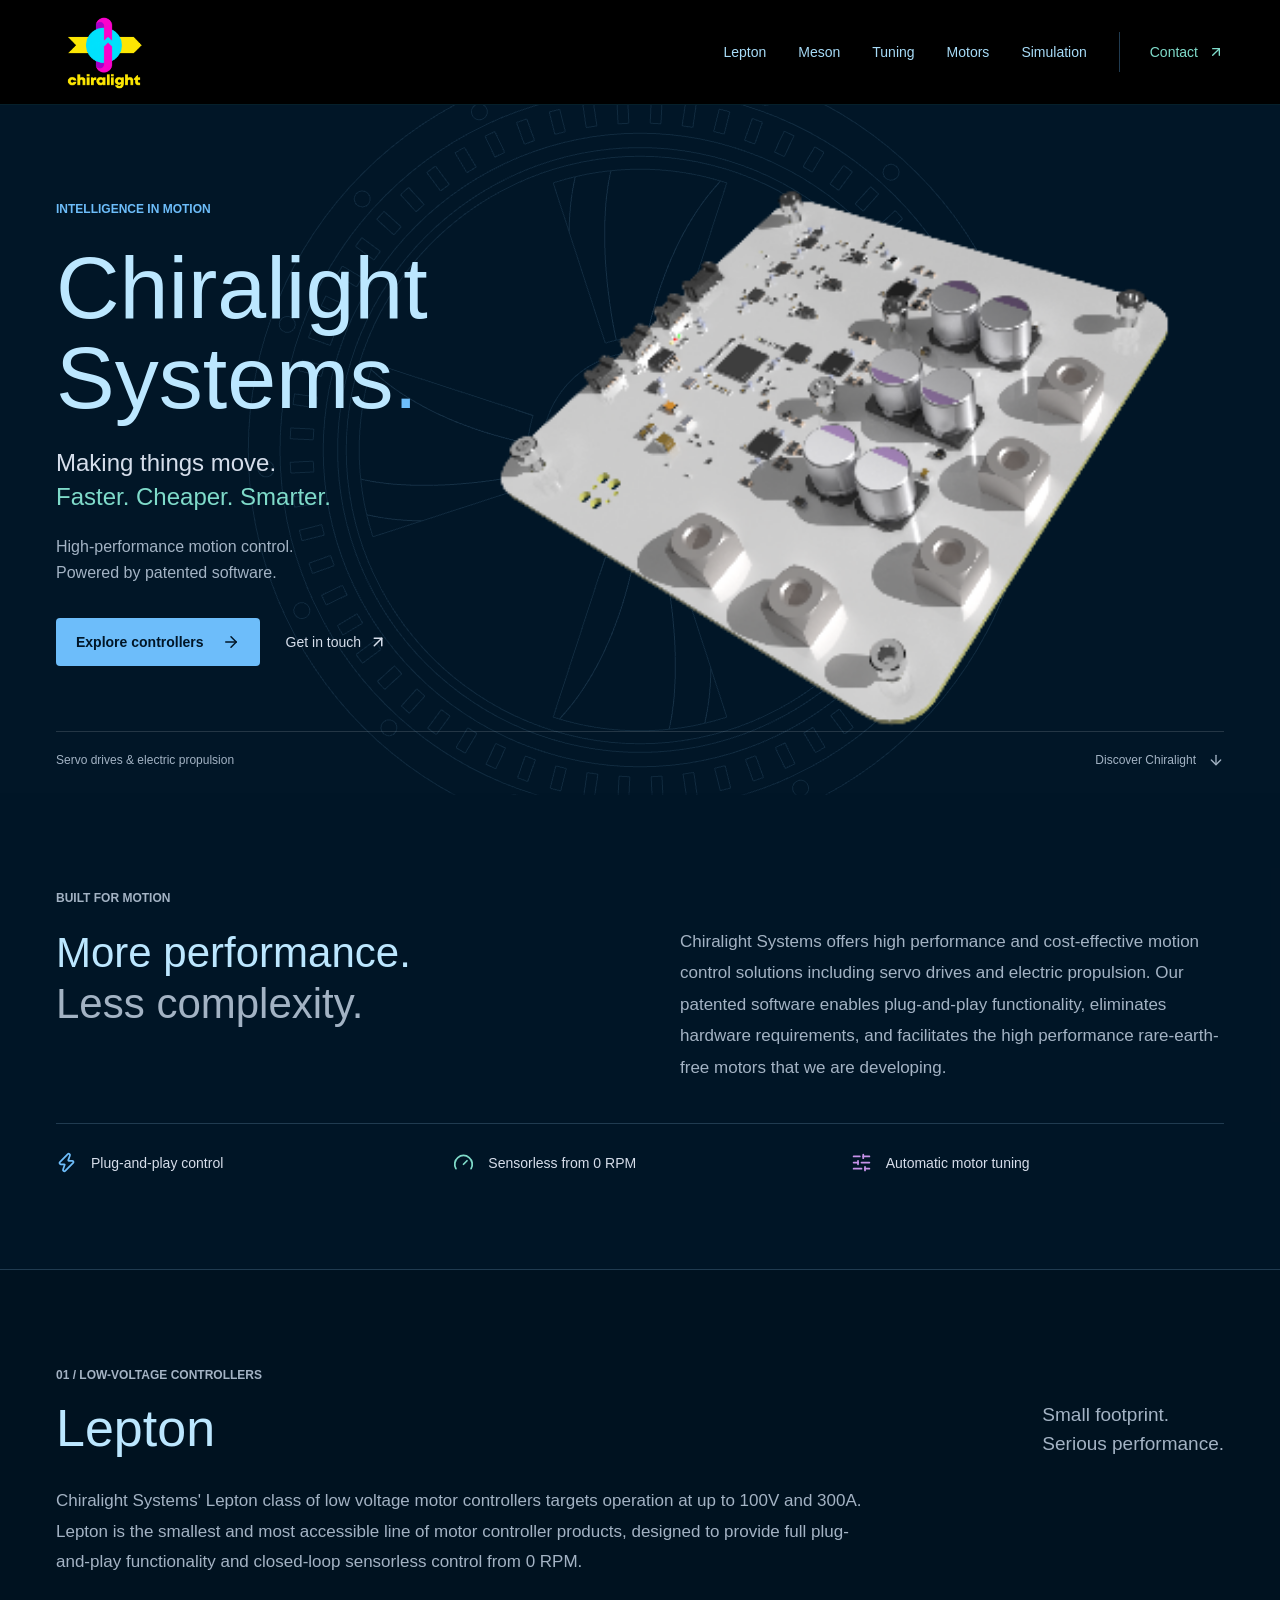
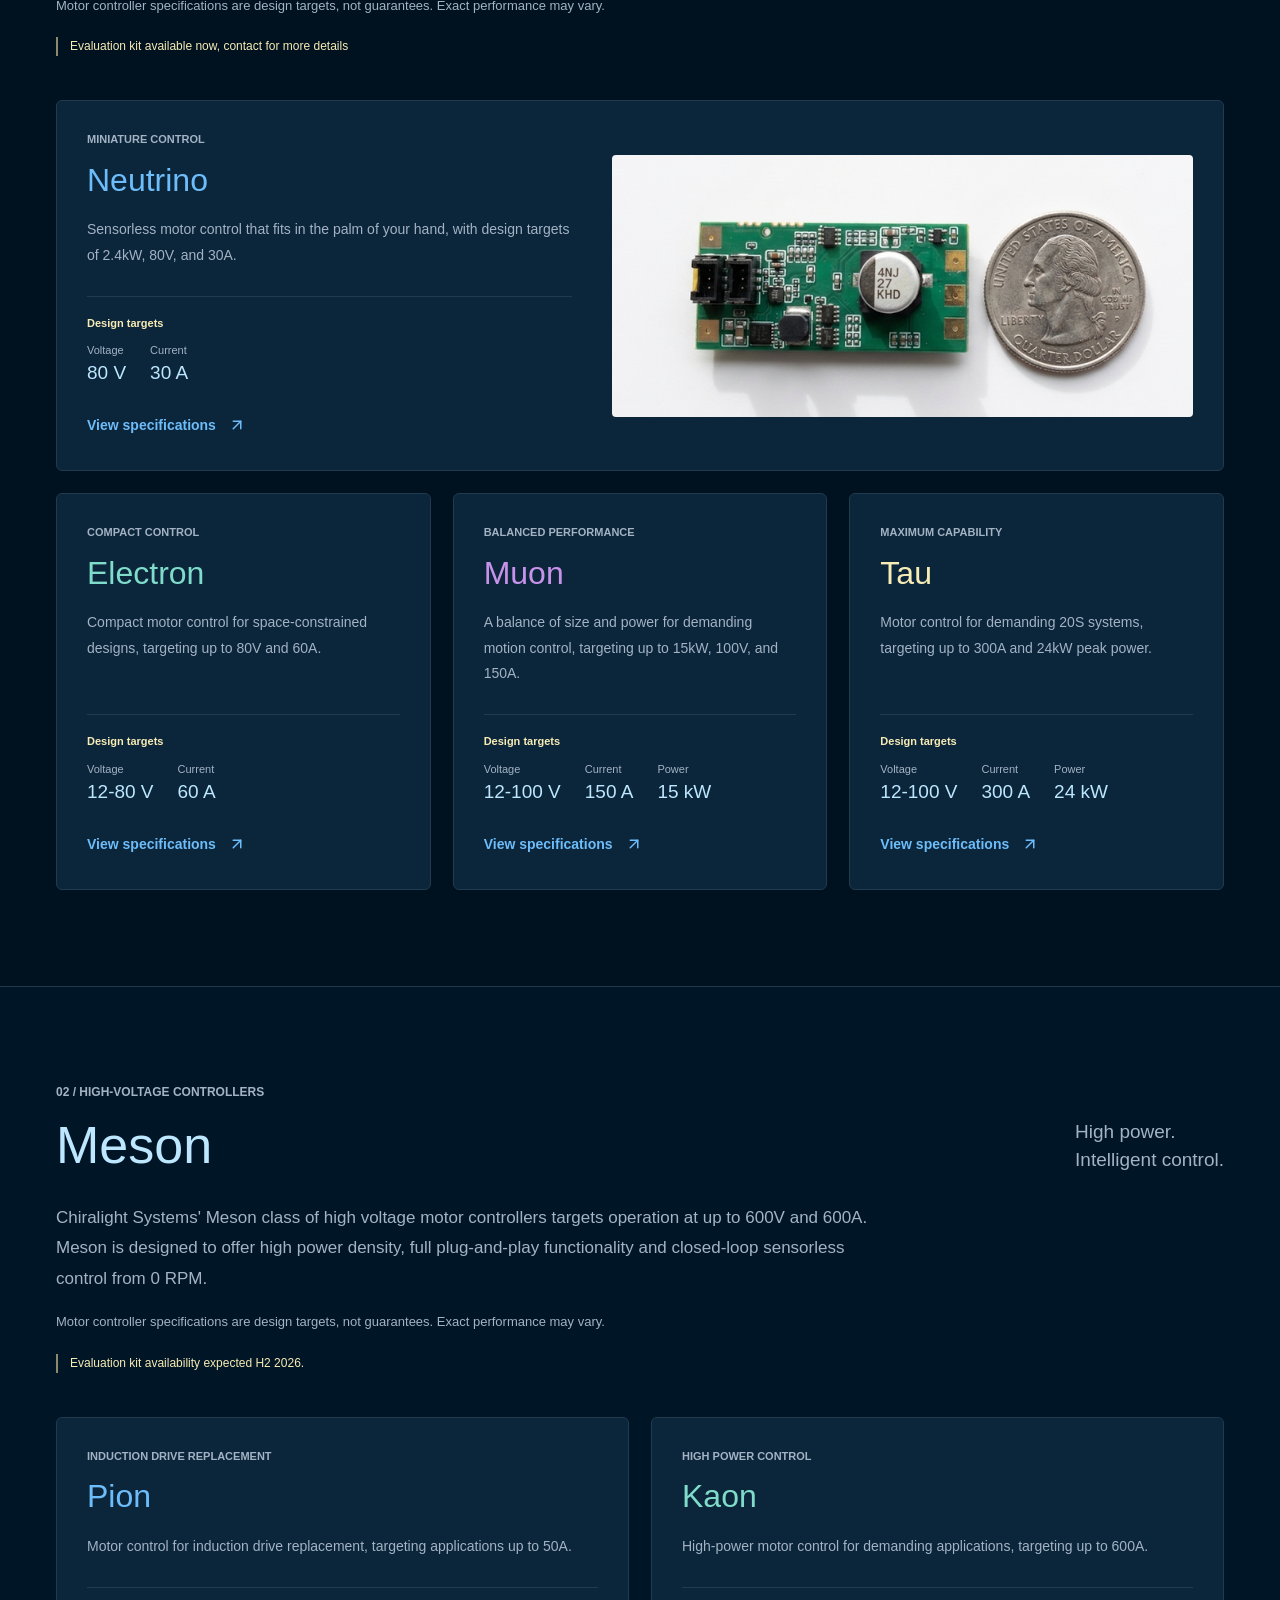
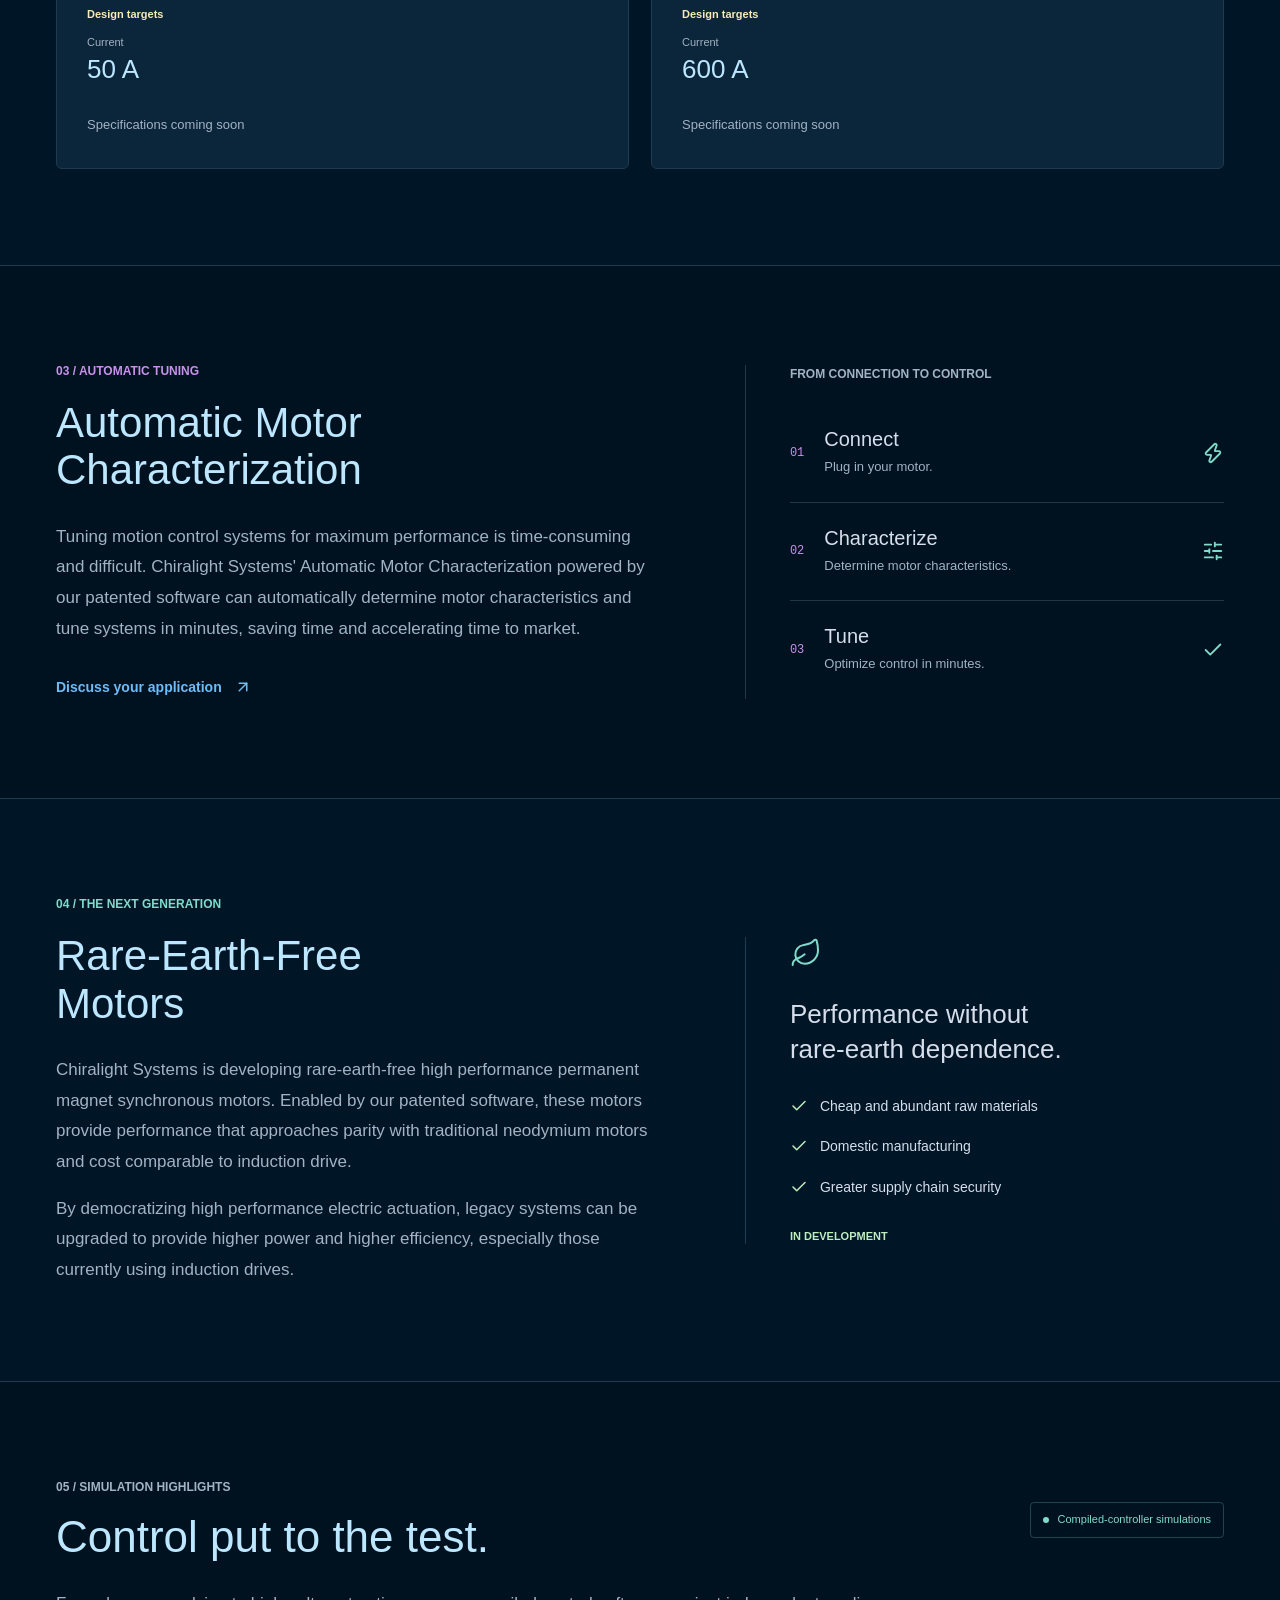
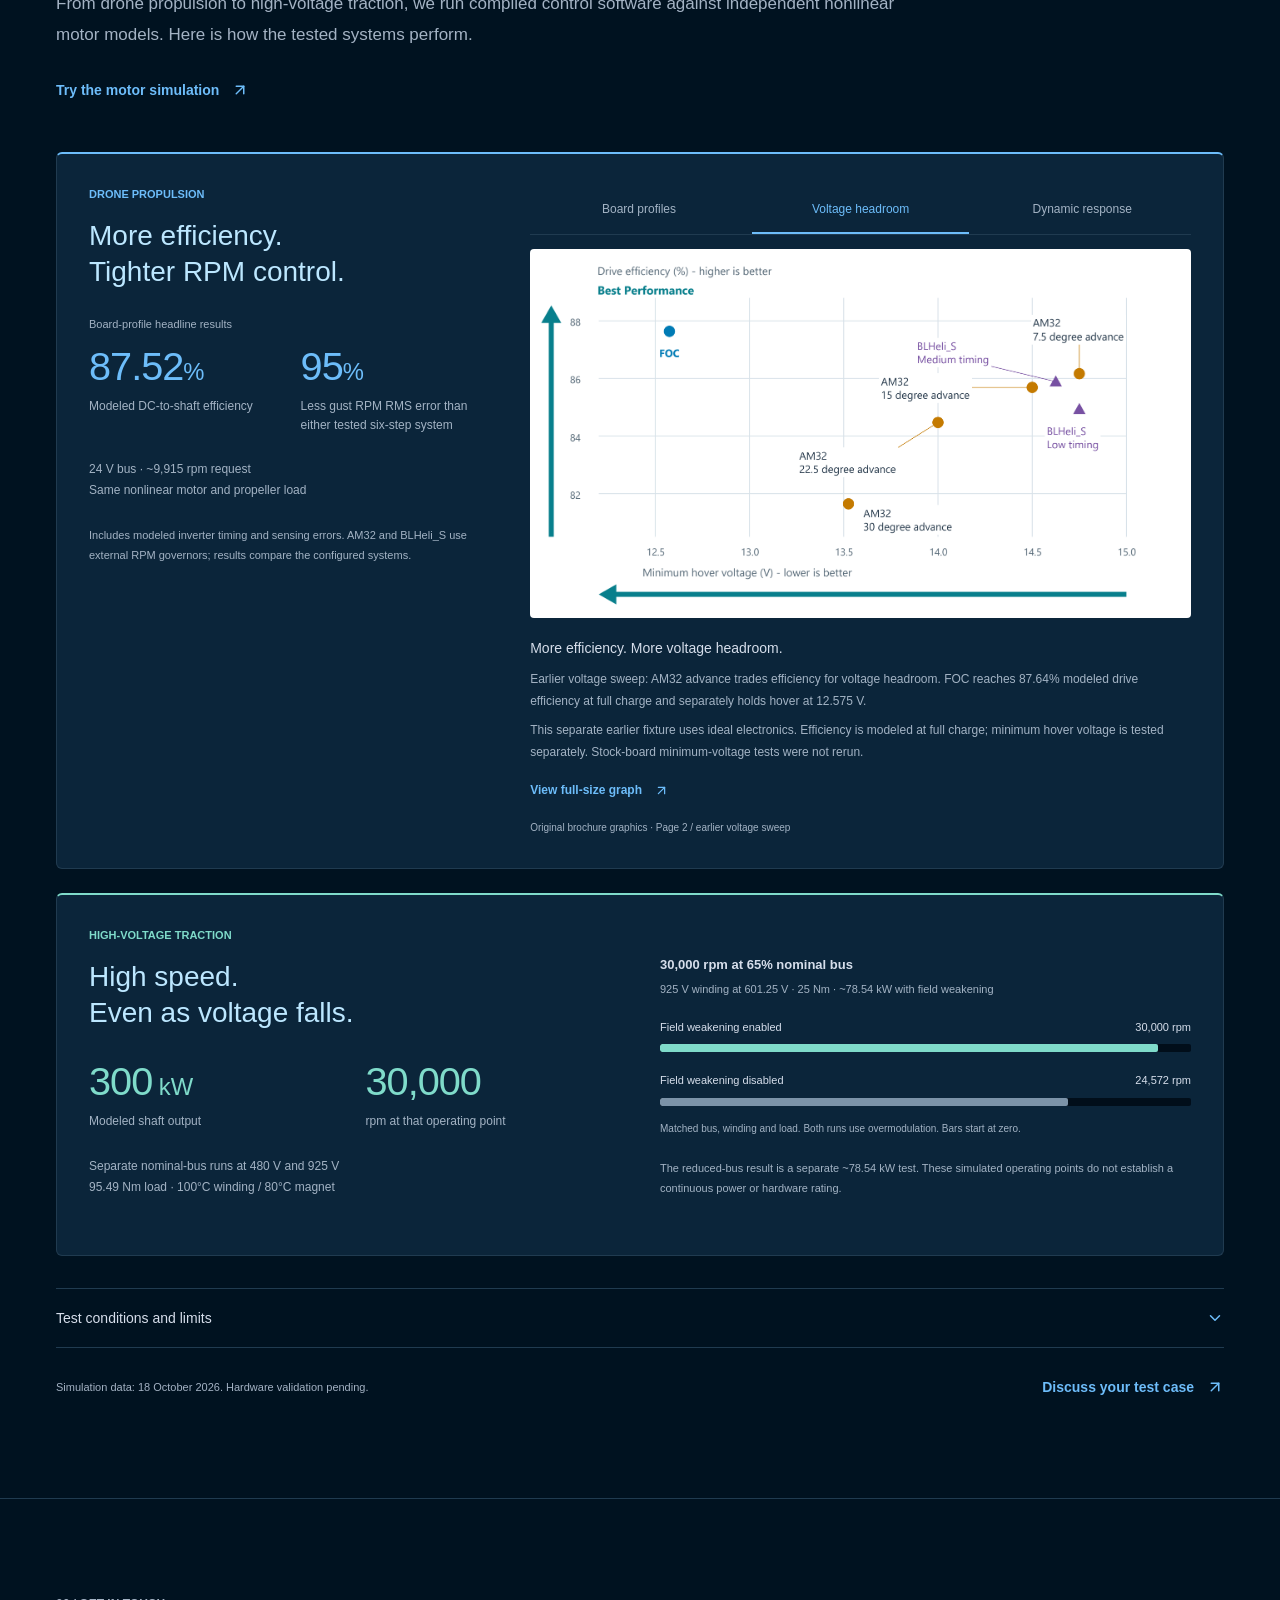
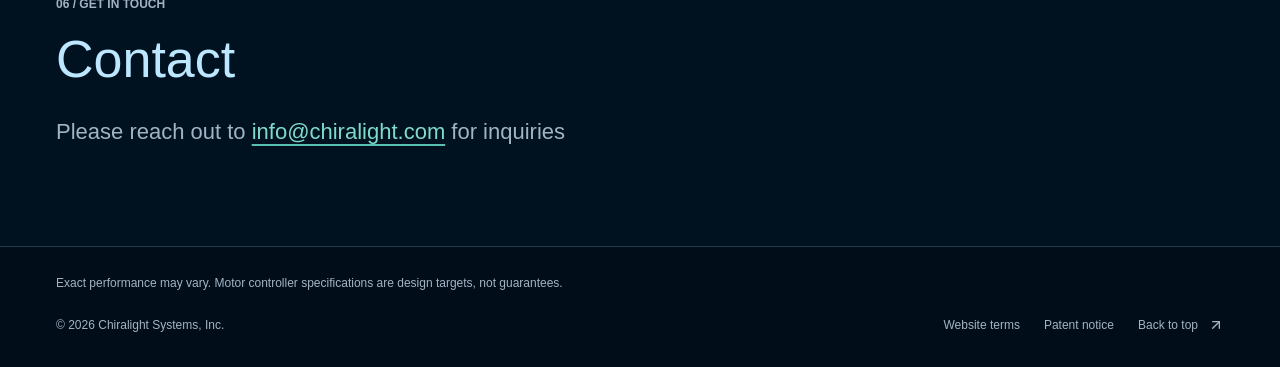
==== index.html @ c6844652 "Update build artifacts from chiralightsystems/website@282727b3bb1917e6e13769117df6a5585acc46d5" ====
<!doctype html>
<html lang="en">
  <head>
    <meta charset="UTF-8" />
    <meta name="viewport" content="width=device-width, initial-scale=1.0" />
    <meta name="description" content="Chiralight Systems develops high-performance motor controllers, automatic motor characterization, and rare-earth-free motors powered by patented software." />
    <meta name="theme-color" content="#011627" />
    <title>Chiralight Systems</title>
    <script type="module" crossorigin src="/assets/index-BvI3nHUc.js"></script>
    <link rel="stylesheet" crossorigin href="/assets/index-Bx8hlL1c.css">
  </head>
  <body>
    <div id="root"></div>
  </body>
</html>
---- assets/index-Bx8hlL1c.css ----
:root{font-family:Segoe UI,-apple-system,BlinkMacSystemFont,Arial,sans-serif;color:#d6deeb;background:#011627;color-scheme:dark;font-synthesis:none;text-rendering:optimizeLegibility;-webkit-font-smoothing:antialiased;--ink: #d6deeb;--muted: #a3b3c4;--accent: #6dbdfa;--accent-ink: #6dbdfa;--mint: #7fdbca;--violet: #c792ea;--gold: #f7ecb5;--line: #203b50;--surface: #011627;--surface-alt: #010e1a;--surface-card: #0b253a;--section-surface: #01162766;--section-surface-alt: #010e1a80;--dark-300: #010e1a;--dark-200: #011627;--light-300: #d6deeb;--light-200: #bce7ff}*{box-sizing:border-box;letter-spacing:0}html{scroll-behavior:smooth;scroll-padding-top:124px}body{margin:0;min-width:320px}.site-shell{position:relative;isolation:isolate}button,a{-webkit-tap-highlight-color:transparent}button{font:inherit;cursor:pointer}a{color:inherit;text-decoration:none}button,h1,h2,h3,p,ul,ol,dl{margin:0}button{border:0}svg{flex-shrink:0}::selection{background:#103362;color:#bce7ff}:focus-visible{outline:3px solid #219fd5;outline-offset:5px}.container{width:min(1200px,calc(100% - 112px));margin-inline:auto}.section{padding-block:96px}.eyebrow{font-size:12px;font-weight:600;text-transform:uppercase;color:var(--muted);line-height:1.6}h2{font-size:52px;font-weight:500;line-height:1.13;color:#bce7ff}.muted{color:var(--muted)}.accent{color:var(--accent)}.sr-only{position:absolute;width:1px;height:1px;padding:0;margin:-1px;overflow:hidden;clip-path:inset(50%);white-space:nowrap;border:0}.skip-link{position:fixed;top:10px;left:16px;z-index:100;padding:12px 20px;background:var(--accent);color:#011627;transform:translateY(-160%)}.skip-link:focus{transform:translateY(0)}.site-header{position:sticky;top:0;z-index:20;background:#000;color:#d6deeb;border-bottom:1px solid #219fd533}.nav-inner{display:flex;justify-content:space-between;align-items:center;min-height:104px;gap:32px}.brand{display:inline-flex;align-items:center;flex-shrink:0}.brand-logo{display:block;width:96px;height:96px;object-fit:contain}.navigation{display:flex;align-items:center;gap:32px}.navigation a{display:inline-flex;align-items:center;gap:10px;font-size:14px;color:#a7dbf7;padding-block:12px;transition:color .16s}.navigation a:hover,.navigation a[aria-current]{color:var(--accent)}.navigation .nav-contact{color:var(--mint);border-left:1px solid var(--line);padding-left:30px}.icon-button{width:44px;height:44px;display:inline-flex;justify-content:center;align-items:center;border-radius:4px;background:transparent;color:inherit}.icon-button:hover{background:#8a93931a}.menu-toggle{display:none}.hero{position:relative;isolation:isolate;background:transparent;color:#d6deeb;overflow:hidden;height:calc(100svh - 212px);min-height:580px;max-height:860px}.generator-wireframe{position:fixed;top:0;right:0;bottom:0;left:0;z-index:-1;opacity:.2;pointer-events:none}.generator-wireframe canvas{display:block;width:100%;height:100%}.hero-photo{position:absolute;z-index:1;right:-2%;top:0;width:68%;height:100%;object-fit:contain;object-position:right center;pointer-events:none}.hero-inner{height:100%;position:relative;z-index:2;display:flex;flex-direction:column;justify-content:center;padding-block:48px 80px}.hero-copy{position:relative;max-width:500px}.hero-eyebrow{color:var(--accent);margin-bottom:24px}.hero h1{font-size:88px;font-weight:500;line-height:1.02;margin-bottom:24px;color:#bce7ff}.hero-tagline{font-size:24px;line-height:1.4}.hero-tagline span{color:var(--mint)}.hero-description{font-size:16px;line-height:1.65;color:var(--muted);margin-top:20px}.hero-actions{display:flex;align-items:center;gap:26px;margin-top:32px}.button{display:inline-flex;align-items:center;justify-content:center;gap:18px;padding:15px 20px;min-height:48px;font-size:14px;font-weight:600;border-radius:4px;transition:background .16s}.button-primary{background:var(--accent);color:#011627}.button-primary:hover{background:#99d0f7}.hero-contact{display:inline-flex;align-items:center;gap:8px;font-size:14px;padding-block:14px}.hero-contact:hover{color:var(--accent)}.hero-footer{position:absolute;bottom:25px;width:100%;display:flex;justify-content:space-between;align-items:center;border-top:1px solid #ffffff24;padding-top:20px;color:var(--muted);font-size:12px}.hero-footer a{display:inline-flex;align-items:center;gap:12px}.hero-footer a:hover{color:#fff}.overview{background:var(--section-surface)}.overview .container{display:grid;grid-template-columns:1fr 1fr;gap:40px 80px}.overview-heading .eyebrow{margin-bottom:20px}.overview h2{font-size:42px;line-height:1.2}.overview-description{padding-top:37px;color:var(--muted);font-size:17px;line-height:1.85}.capabilities{display:grid;grid-template-columns:repeat(3,1fr);grid-column:1 / -1;border-top:1px solid var(--line);padding-top:28px;gap:24px}.capabilities>div{display:flex;align-items:center;gap:14px;font-size:14px;font-weight:500}.capabilities svg{color:var(--accent)}.capabilities>div:nth-child(2) svg{color:var(--mint)}.capabilities>div:nth-child(3) svg{color:var(--violet)}.product-section{border-top:1px solid var(--line);background:var(--section-surface-alt)}.section-heading{display:flex;align-items:flex-end;justify-content:space-between;gap:32px;margin-bottom:28px}.section-heading .eyebrow{margin-bottom:14px}.section-summary{font-size:19px;line-height:1.5;color:var(--muted)}.section-description{max-width:820px;font-size:17px;line-height:1.8;color:var(--muted)}.specification-notice{max-width:820px;margin-top:16px;font-size:13px;line-height:1.8;color:var(--muted)}.availability{display:inline-block;font-size:12px;color:var(--gold);margin-top:20px;border-left:2px solid #8c896c;padding-left:12px;line-height:1.6}.product-grid{display:grid;grid-template-columns:repeat(3,minmax(0,1fr));gap:22px;margin-top:44px}.product-card{display:flex;flex-direction:column;padding:30px;background:var(--surface-card);border:1px solid var(--line);border-radius:6px}.product-card-content{display:flex;flex-direction:column;flex:1;min-width:0}.product-card-with-image{grid-column:1 / -1;display:grid;grid-template-columns:1fr 1.2fr;align-items:center;gap:40px}.product-image{display:block;width:100%;height:auto;aspect-ratio:731 / 330;object-fit:contain;border-radius:4px}.product-card h3{font-size:32px;line-height:1.2;font-weight:500;margin-top:12px;color:var(--accent)}.product-card:nth-child(2) h3{color:var(--mint)}.product-card:nth-child(3) h3{color:var(--violet)}.product-card:nth-child(4) h3{color:var(--gold)}.product-card .eyebrow{font-size:11px}.product-description{font-size:14px;color:var(--muted);line-height:1.8;margin-block:18px 28px;flex:1}.product-metrics-label{border-top:1px solid var(--line);padding-top:18px;font-size:11px;font-weight:600;line-height:1.6;color:var(--gold)}.product-metrics{display:flex;flex-wrap:wrap;gap:16px 24px;padding-top:12px;margin-bottom:26px}.product-metrics dt{color:var(--muted);font-size:11px;margin-bottom:6px}.product-metrics dd{margin:0;font-size:19px;font-weight:500;white-space:nowrap;color:#bce7ff}.text-link{display:inline-flex;align-items:center;gap:12px;font-size:14px;font-weight:600;color:var(--accent-ink);background:transparent;padding:6px 0;align-self:flex-start}.text-link:hover{color:#bce7ff;text-decoration:underline;text-underline-offset:5px}.coming-soon{color:var(--muted);font-size:13px;padding-block:6px}.meson-section{background:var(--section-surface)}.product-grid-two{grid-template-columns:repeat(2,minmax(0,1fr))}.meson-section .product-card{background:var(--surface-card)}.meson-section .product-metrics dd{font-size:26px}.feature-layout{display:grid;grid-template-columns:1.25fr 1fr;align-items:center;gap:90px}.feature-copy>.eyebrow{margin-bottom:18px}.feature-copy h2{font-size:42px;margin-bottom:28px}.feature-copy .section-description+.section-description{margin-top:16px}.feature-copy .text-link{margin-top:28px}.tuning-section{background:var(--section-surface-alt);color:var(--ink);border-block:1px solid var(--line)}.tuning-section .feature-copy>.eyebrow{color:var(--violet)}.tuning-section .section-description{color:var(--muted)}.tuning-section .text-link{color:var(--accent)}.tuning-section .text-link:hover{color:#bce7ff}.tuning-process{border-left:1px solid #ffffff26;padding-left:44px}.tuning-process>.eyebrow{margin-bottom:20px}.tuning-process ol{list-style:none;padding:0}.tuning-process li{display:flex;gap:20px;align-items:center;padding-block:24px;border-bottom:1px solid #ffffff26}.tuning-process li:last-child{border-bottom:0}.process-number{color:var(--violet);font-size:12px;font-family:Consolas,monospace}.tuning-process li>div{flex:1}.tuning-process li>svg{color:var(--mint)}.tuning-process h3{font-size:20px;font-weight:500;margin-bottom:6px}.tuning-process li p{font-size:13px;line-height:1.6;color:var(--muted)}.motors-section{background:var(--section-surface)}.motors-section .feature-copy>.eyebrow{color:var(--mint)}.motor-benefits{padding-left:44px;border-left:1px solid var(--line)}.motor-benefits>svg{color:var(--mint);margin-bottom:24px}.motor-benefits h3{font-size:26px;font-weight:500;line-height:1.35}.motor-benefits ul{list-style:none;padding:0;margin-block:28px;display:flex;flex-direction:column;gap:18px}.motor-benefits li{display:flex;gap:12px;font-size:14px;line-height:1.6}.motor-benefits li svg{color:#bcf0c0;margin-top:2px}.development-label{display:inline-block;font-size:11px;text-transform:uppercase;font-weight:600;color:#bcf0c0}.simulation-section{background:var(--section-surface-alt);border-top:1px solid var(--line)}.simulation-heading{align-items:center}.simulation-heading h2{font-size:44px}.simulation-status{display:inline-flex;align-items:center;gap:9px;color:var(--mint);font-size:11px;line-height:1.6;border:1px solid #7fdbca40;border-radius:4px;padding:8px 12px}.simulation-status:before{content:"";width:6px;height:6px;border-radius:50%;background:var(--mint);flex-shrink:0}.simulation-intro{max-width:840px}.simulation-bench-link{margin-top:18px;min-height:44px}.simulation-grid{display:grid;grid-template-columns:minmax(0,1fr);gap:24px;margin-top:40px}.simulation-card{min-width:0;padding:32px;border:1px solid var(--line);border-top:2px solid var(--accent);border-radius:6px;background:var(--surface-card);display:flex;flex-direction:column}.simulation-card>.eyebrow{color:var(--accent);font-size:11px}.simulation-card h3{color:#bce7ff;font-size:28px;line-height:1.3;font-weight:500;margin-top:14px}.simulation-drone-layout,.simulation-hv-layout{display:grid;grid-template-columns:minmax(0,.85fr) minmax(0,1.4fr);gap:40px;align-items:start}.simulation-drone-summary>.eyebrow{color:var(--accent);font-size:11px}.simulation-hv-layout>div>.eyebrow{color:var(--mint);font-size:11px}.simulation-hv-layout{grid-template-columns:repeat(2,minmax(0,1fr));align-items:center}.simulation-drone-summary .simulation-card-note{padding-top:0}.simulation-metric-context{color:var(--muted);font-size:11px;line-height:1.7;margin-top:24px}.simulation-metric-context+.simulation-metrics{margin-top:10px}.brochure-graphs{min-width:0}.brochure-tabs{display:grid;grid-template-columns:repeat(3,minmax(0,1fr));gap:4px;margin-bottom:14px;border-bottom:1px solid var(--line)}.brochure-tabs button{min-height:48px;padding:10px 6px;font-size:12px;line-height:1.5;color:var(--muted);background:transparent;border-bottom:2px solid transparent}.brochure-tabs button:hover{color:var(--ink)}.brochure-tabs button[aria-selected=true]{color:var(--accent);border-bottom-color:var(--accent)}.brochure-figure{margin:0}.brochure-image-link{display:block;padding:10px;background:#fff;border-radius:4px}.brochure-figure img{display:block;width:100%;height:auto}.brochure-figure figcaption{margin-top:18px;font-size:12px;line-height:1.8}.brochure-figure figcaption>strong{display:block;color:var(--ink);font-weight:500;font-size:14px}.brochure-figure figcaption>p{color:var(--muted);margin-top:8px}.brochure-figure .text-link{font-size:12px;margin-top:10px}.brochure-source{color:var(--muted);font-size:10px;line-height:1.7;margin-top:12px}.simulation-card-hv{border-top-color:var(--mint)}.simulation-card-hv>.eyebrow{color:var(--mint)}.simulation-metrics{display:grid;grid-template-columns:repeat(2,minmax(0,1fr));gap:22px;margin-block:28px 24px}.simulation-metrics strong{display:block;font-size:clamp(28px,3.1vw,42px);font-weight:500;color:var(--accent);letter-spacing:-1px;white-space:nowrap;font-variant-numeric:tabular-nums}.simulation-metrics strong span{font-size:.6em;letter-spacing:0}.simulation-metrics p{font-size:12px;line-height:1.6;color:var(--muted);margin-top:8px;max-width:190px}.simulation-card-hv .simulation-metrics strong{color:var(--mint)}.simulation-condition{font-size:12px;line-height:1.8;color:var(--muted);padding-bottom:24px}.simulation-table-wrap{margin-top:4px}.simulation-table{width:100%;border-collapse:collapse;font-size:12px;line-height:1.6;font-variant-numeric:tabular-nums}.simulation-table caption{text-align:left;font-size:13px;color:var(--ink);font-weight:600;padding-bottom:14px}.simulation-table th,.simulation-table td{border-bottom:1px solid var(--line);padding:13px 4px;text-align:right}.simulation-table th:first-child{text-align:left;padding-left:0}.simulation-table th:last-child,.simulation-table td:last-child{padding-right:0}.simulation-table thead th{font-size:10px;color:var(--muted);font-weight:500;vertical-align:bottom;padding-top:0}.simulation-table tbody th{font-weight:500}.simulation-table tbody tr:first-child{color:var(--accent)}.simulation-table tbody td{white-space:nowrap}.simulation-card-note{font-size:11px;line-height:1.8;color:var(--muted);margin-top:auto;padding-top:22px}.simulation-speed-chart{margin:4px 0 0}.simulation-speed-chart figcaption strong{display:block;font-size:13px;line-height:1.6;font-weight:600}.simulation-speed-chart figcaption>span{display:block;color:var(--muted);font-size:11px;line-height:1.7;margin-top:4px}.simulation-speed-chart ul{list-style:none;padding:0;margin-top:20px;display:grid;gap:20px}.simulation-bar-label{display:flex;justify-content:space-between;gap:12px;font-size:11px;line-height:1.6}.simulation-bar-label strong{font-weight:500;white-space:nowrap;font-variant-numeric:tabular-nums}.simulation-bar-track{height:8px;background:#010e1a;border-radius:2px;margin-top:8px;overflow:hidden}.simulation-bar-track span{height:100%;display:block;border-radius:2px;background:var(--mint)}.simulation-speed-chart li:nth-child(2) .simulation-bar-track span{background:#7c93a8}.simulation-speed-chart>p{color:var(--muted);font-size:10px;line-height:1.7;margin-top:14px}.simulation-method{border-block:1px solid var(--line);margin-top:32px}.simulation-method summary{list-style:none;cursor:pointer;padding-block:20px;display:flex;justify-content:space-between;align-items:center;gap:20px;font-size:14px;color:var(--ink)}.simulation-method summary::-webkit-details-marker{display:none}.simulation-method summary svg{color:var(--accent);transition:transform .16s}.simulation-method[open] summary svg{transform:rotate(180deg)}.simulation-method-content{display:grid;grid-template-columns:repeat(2,minmax(0,1fr));gap:40px;padding-bottom:28px}.simulation-method-content h3{font-size:14px;color:var(--ink);font-weight:500;margin-bottom:12px}.simulation-method-content p{color:var(--muted);font-size:12px;line-height:1.9}.simulation-method-content p+p{margin-top:12px}.simulation-footer{display:flex;justify-content:space-between;align-items:center;gap:20px;padding-top:24px}.simulation-footer>p{font-size:11px;color:var(--muted);line-height:1.7}.contact-section{background:var(--section-surface-alt);border-top:1px solid var(--line)}.contact-section .eyebrow{margin-bottom:16px}.contact-section h2{margin-bottom:24px}.contact-section p:last-child{font-size:22px;line-height:1.7;color:var(--muted)}.contact-section p a{color:var(--mint);text-decoration:underline;text-decoration-color:#5abeb0;text-underline-offset:5px;overflow-wrap:anywhere}.contact-section p a:hover{color:#bcf0c0}.site-footer{background:#010e1a;color:var(--muted);padding-block:26px;border-top:1px solid var(--line)}.footer-disclaimer{margin-bottom:14px;font-size:12px;line-height:1.8}.footer-inner{display:flex;align-items:center;justify-content:space-between;gap:24px;font-size:12px}.footer-links{display:flex;flex-wrap:wrap;align-items:center;gap:8px 24px}.site-footer a{display:inline-flex;align-items:center;gap:10px;padding-block:8px}.site-footer a:hover{color:var(--accent)}.specs-dialog{padding:36px;width:min(700px,calc(100% - 32px));max-height:calc(100svh - 48px);border:1px solid #219fd566;border-radius:6px;color:var(--ink);background:var(--surface);box-shadow:0 24px 100px #0008;overflow-y:auto}.specs-dialog::backdrop{background:#000000b8;-webkit-backdrop-filter:blur(4px);backdrop-filter:blur(4px)}.dialog-heading{display:flex;align-items:flex-start;justify-content:space-between;gap:20px;margin-bottom:28px}.dialog-heading .eyebrow{margin-bottom:8px}.dialog-heading h2{font-size:36px}.specs-dialog .specification-notice{margin:0 0 20px}.specs-table{width:100%;border-collapse:collapse;table-layout:fixed;font-size:14px;line-height:1.6}.specs-table th,.specs-table td{border-bottom:1px solid var(--line);padding-block:14px;text-align:left;vertical-align:top;overflow-wrap:anywhere}.specs-table th{width:42%;font-weight:500;padding-right:24px}.specs-table td{color:var(--muted)}.specs-table tr:last-child th,.specs-table tr:last-child td{border-bottom:0}@media (min-width: 1600px){.container{width:min(1320px,calc(100% - 160px))}.hero h1{font-size:100px}}@media (max-width: 1100px){.container{width:calc(100% - 72px)}.navigation{gap:22px}.hero h1{font-size:76px}.hero-photo{right:-2%;width:62%}.hero-copy{max-width:380px}.hero-actions{gap:18px}.overview .container{gap:40px}.product-card{padding:24px}.product-grid,.product-metrics{gap:16px}.product-metrics dd{font-size:17px}.feature-layout{gap:44px}.feature-copy h2{font-size:36px}.tuning-process,.motor-benefits{padding-left:28px}.simulation-grid{gap:18px}.simulation-card{padding:24px}.simulation-metrics{gap:14px}.simulation-drone-layout,.simulation-hv-layout{gap:28px}}@media (min-width: 761px) and (max-width: 1000px){.hero h1{font-size:64px}.hero-copy{max-width:330px}.hero-photo{width:52%}.hero-tagline{font-size:22px}.hero-actions{gap:16px}.hero-actions .button{padding-inline:16px;gap:12px}}@media (max-width: 760px){html{scroll-padding-top:108px}.container{width:calc(100% - 40px)}.section{padding-block:60px}h2{font-size:40px}.nav-inner{min-height:88px}.brand-logo{width:80px;height:80px}.menu-toggle{display:inline-flex}.navigation{display:none;position:absolute;top:100%;left:0;width:100%;background:#010e1a;border-top:1px solid var(--line);padding:12px 20px 20px;box-shadow:0 20px 30px #0005}.navigation.is-open{display:flex;flex-direction:column;align-items:stretch;gap:0}.navigation a{font-size:16px;padding:16px 4px}.navigation .nav-contact{padding:16px 4px;border-left:0;border-top:1px solid var(--line);justify-content:space-between;margin-top:8px}.hero{height:calc(100svh - 168px);min-height:630px;max-height:900px}.hero-photo{top:auto;bottom:45px;right:0;width:100%;height:44%;object-position:center}.hero-inner{padding-top:32px;padding-bottom:0;justify-content:flex-start}.hero-copy{max-width:none}.hero-eyebrow{font-size:11px;margin-bottom:18px}.hero h1{font-size:56px;margin-bottom:18px}.hero-tagline{font-size:21px}.hero-description{display:none}.hero-actions{margin-top:22px;gap:20px}.button{font-size:13px;padding:13px 16px;gap:10px}.hero-contact{font-size:13px;gap:6px}.hero-footer{bottom:16px;padding-top:14px;font-size:11px}.hero-footer>span{display:none}.hero-footer a{margin-left:auto}.overview .container{grid-template-columns:1fr;gap:24px}.overview h2{font-size:34px}.overview-description{padding-top:0;font-size:16px}.capabilities{grid-template-columns:1fr;gap:22px;padding-top:24px}.section-heading{gap:20px}.section-summary{font-size:14px}.section-description{font-size:16px;line-height:1.8}.section-heading .eyebrow{font-size:10px}.product-grid,.product-grid-two{grid-template-columns:1fr;gap:16px;margin-top:30px}.product-card{padding:26px}.product-card-with-image{grid-template-columns:1fr;gap:24px}.product-card-with-image .product-image{grid-row:1}.product-card h3{font-size:30px}.product-description{margin-block:16px 24px}.product-metrics{gap:28px}.product-metrics dd{font-size:20px}.feature-layout{grid-template-columns:1fr;gap:38px}.feature-copy h2{font-size:32px}.tuning-process,.motor-benefits{border-left:0;padding-left:0;padding-top:30px;border-top:1px solid var(--line)}.tuning-process{border-color:#ffffff26}.tuning-process li{padding-block:20px}.motor-benefits h3{font-size:26px}.simulation-heading{align-items:flex-start;flex-direction:column}.simulation-heading h2{font-size:34px}.simulation-grid{grid-template-columns:1fr;margin-top:30px}.simulation-card{padding:26px}.simulation-card h3{font-size:26px}.simulation-drone-layout,.simulation-hv-layout{grid-template-columns:minmax(0,1fr);gap:26px}.simulation-drone-summary .simulation-condition{padding-bottom:18px}.brochure-tabs button{font-size:11px;padding-inline:2px}.simulation-metrics strong{font-size:36px}.simulation-method-content{grid-template-columns:1fr;gap:26px}.simulation-footer{align-items:flex-start;flex-direction:column;gap:12px}.contact-section p:last-child{font-size:19px}.footer-inner{flex-wrap:wrap;gap:8px 20px}.site-footer{padding-block:20px}.specs-dialog{padding:24px}.dialog-heading h2{font-size:30px}.specs-table{font-size:12px}.specs-table th{padding-right:16px}}@media (max-width: 760px) and (max-height: 760px){.hero{min-height:0;height:calc(100svh - 144px)}.hero h1{font-size:48px;margin-bottom:12px}.hero-inner{padding-top:24px}.hero-eyebrow{margin-bottom:12px}.hero-description{display:none}.hero-actions{margin-top:16px}.hero-photo{height:32%;bottom:48px}}@media (max-width: 370px){.feature-copy h2{font-size:28px}.hero-actions{gap:14px}.button{padding-inline:12px}.product-metrics{gap:20px}.simulation-card{padding:20px}.simulation-metrics{gap:12px}.simulation-metrics strong{font-size:30px}.simulation-table{font-size:11px}.simulation-table th,.simulation-table td{padding-inline:3px}}@media (max-width: 370px) and (max-height: 760px){.hero h1{font-size:40px;margin-bottom:10px}.hero-tagline{font-size:18px;line-height:1.35}.hero-inner{padding-top:18px}.hero-eyebrow{margin-bottom:10px}.hero-actions{margin-top:14px}}@media (prefers-reduced-motion: reduce){html{scroll-behavior:auto}*,*:before,*:after{transition:none!important;animation:none!important}}
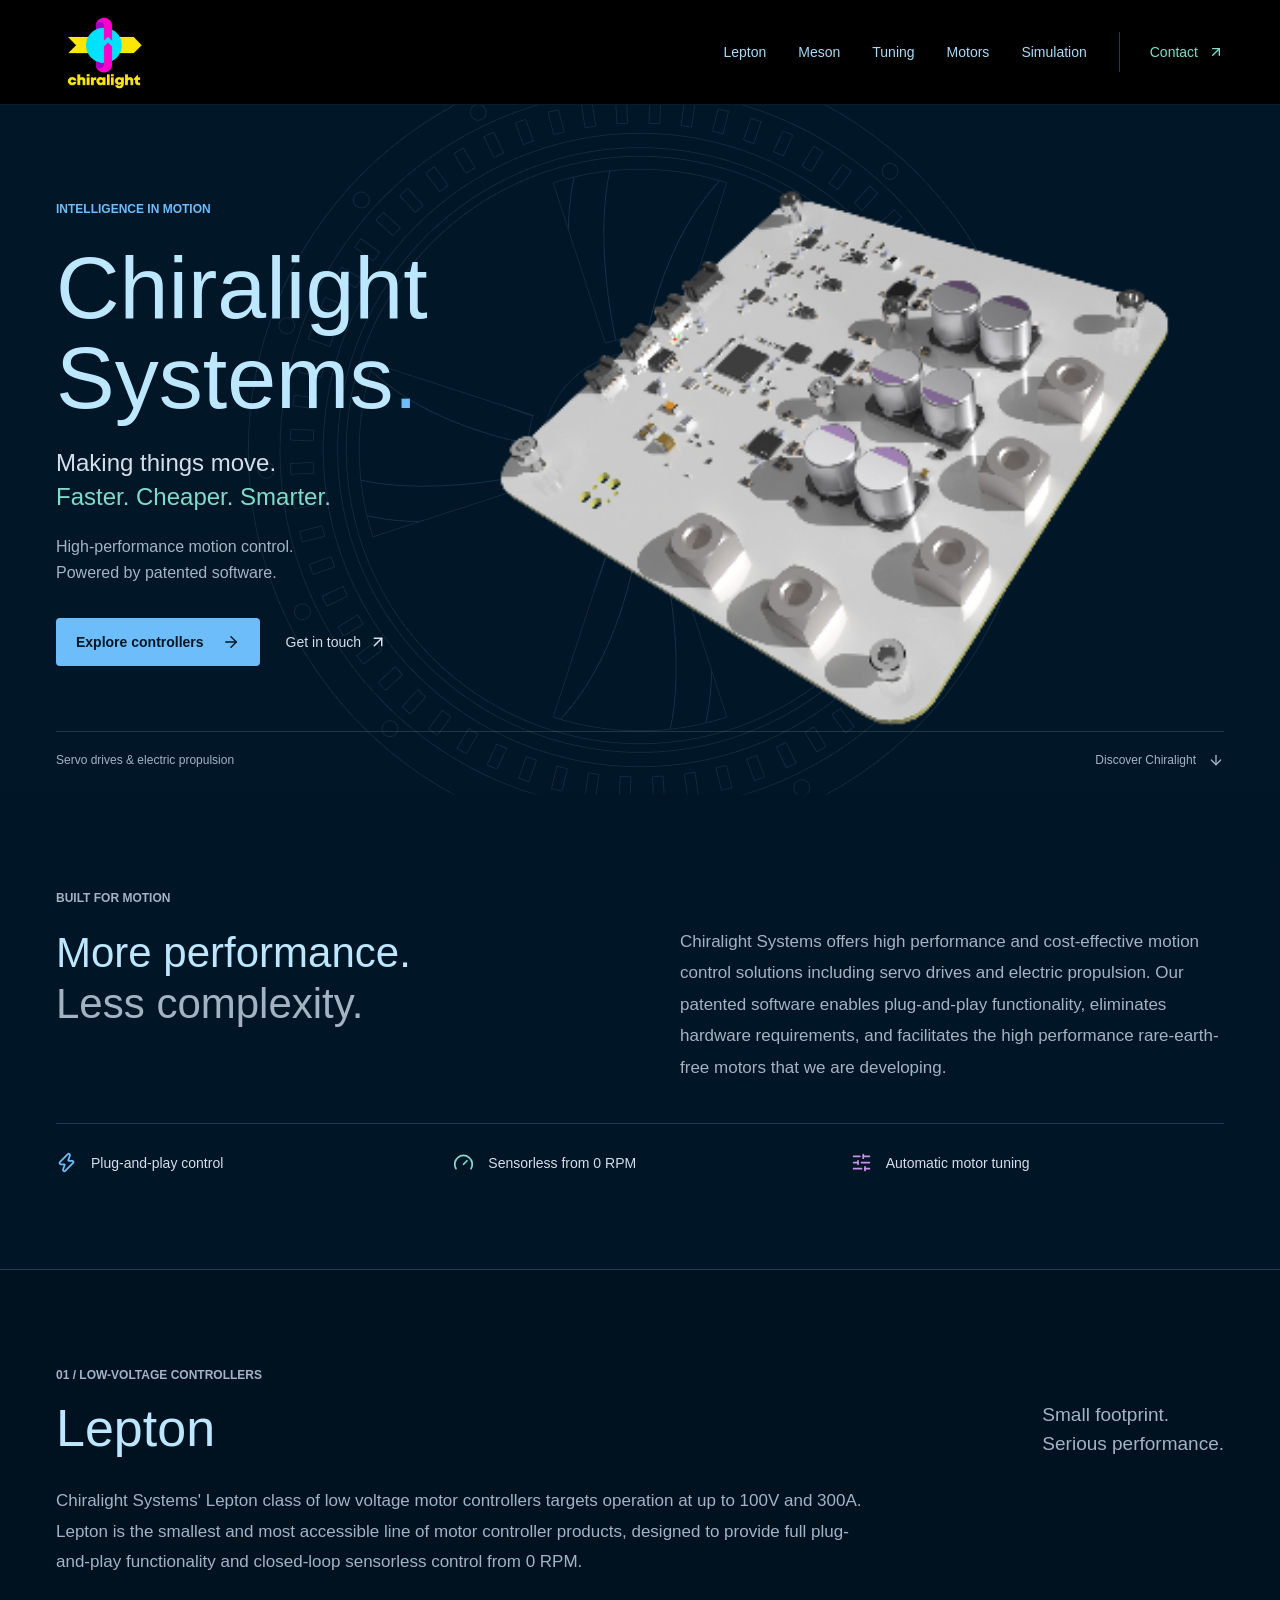
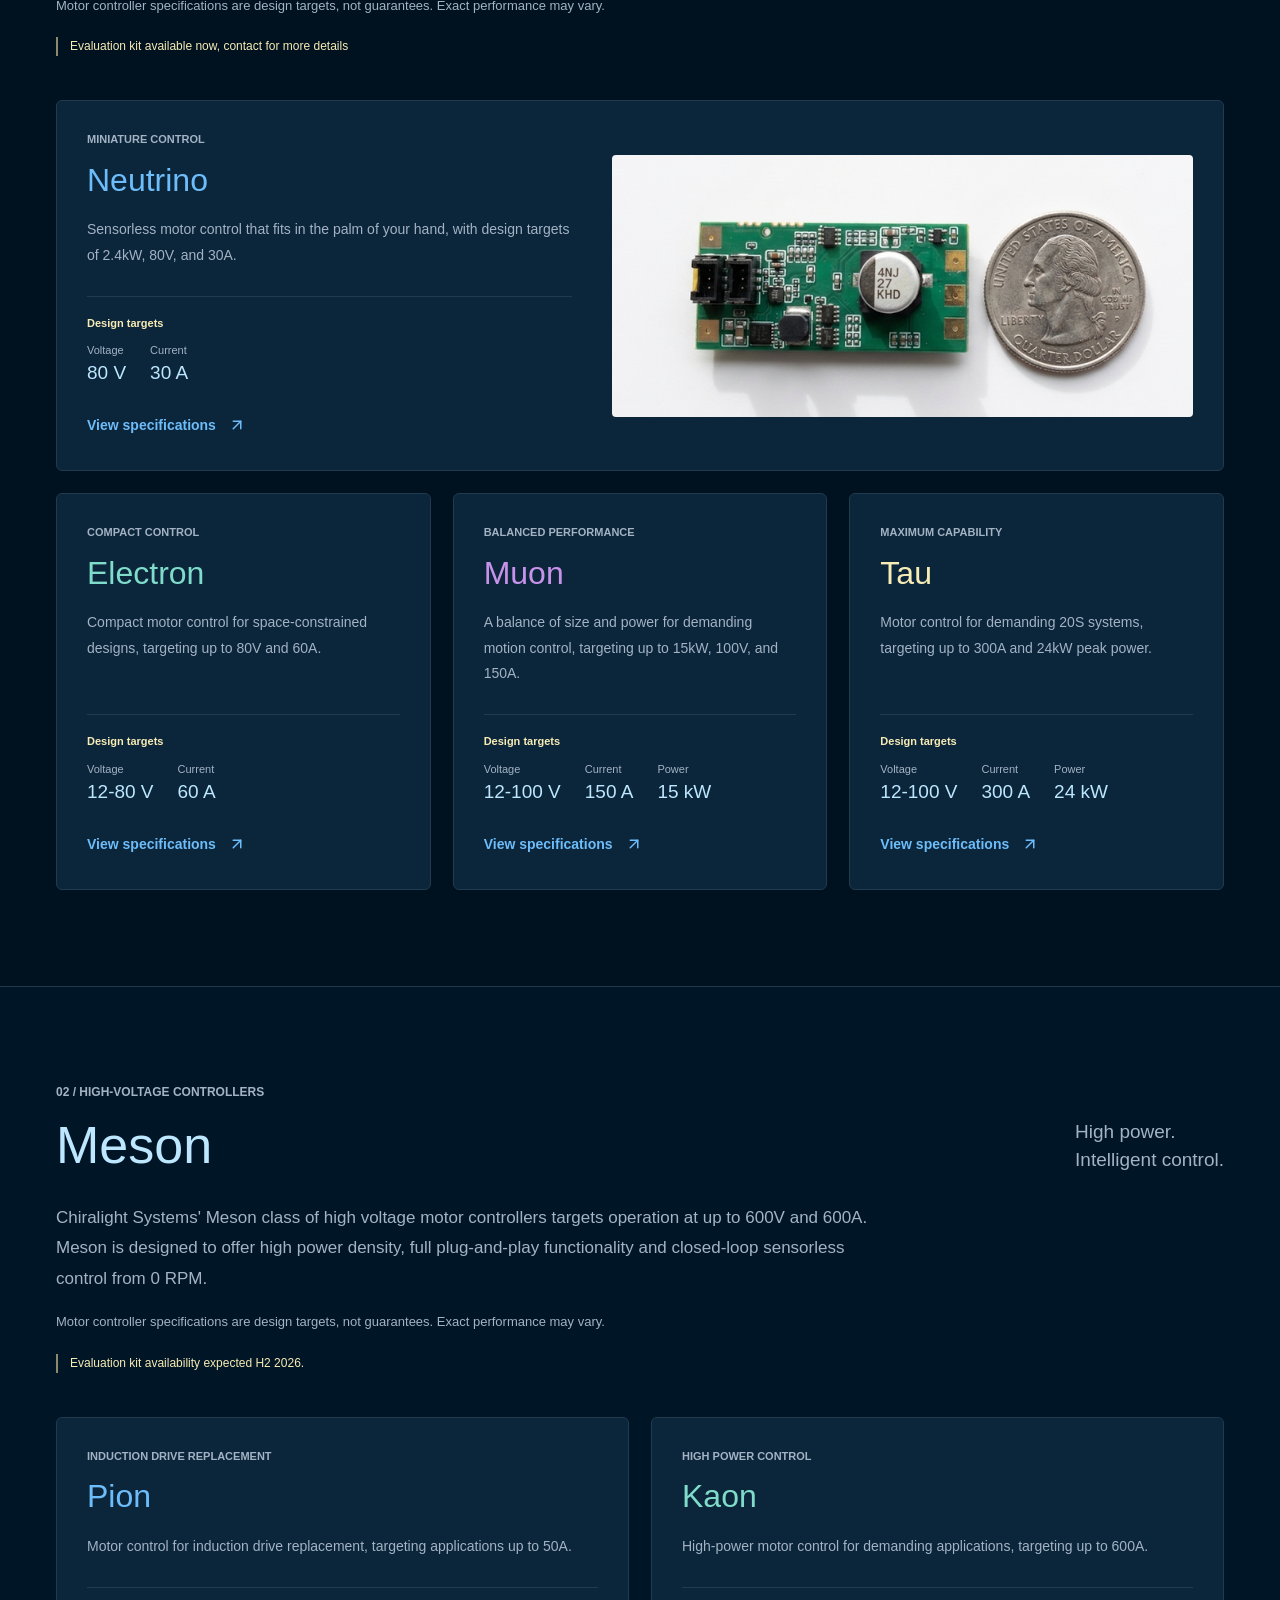
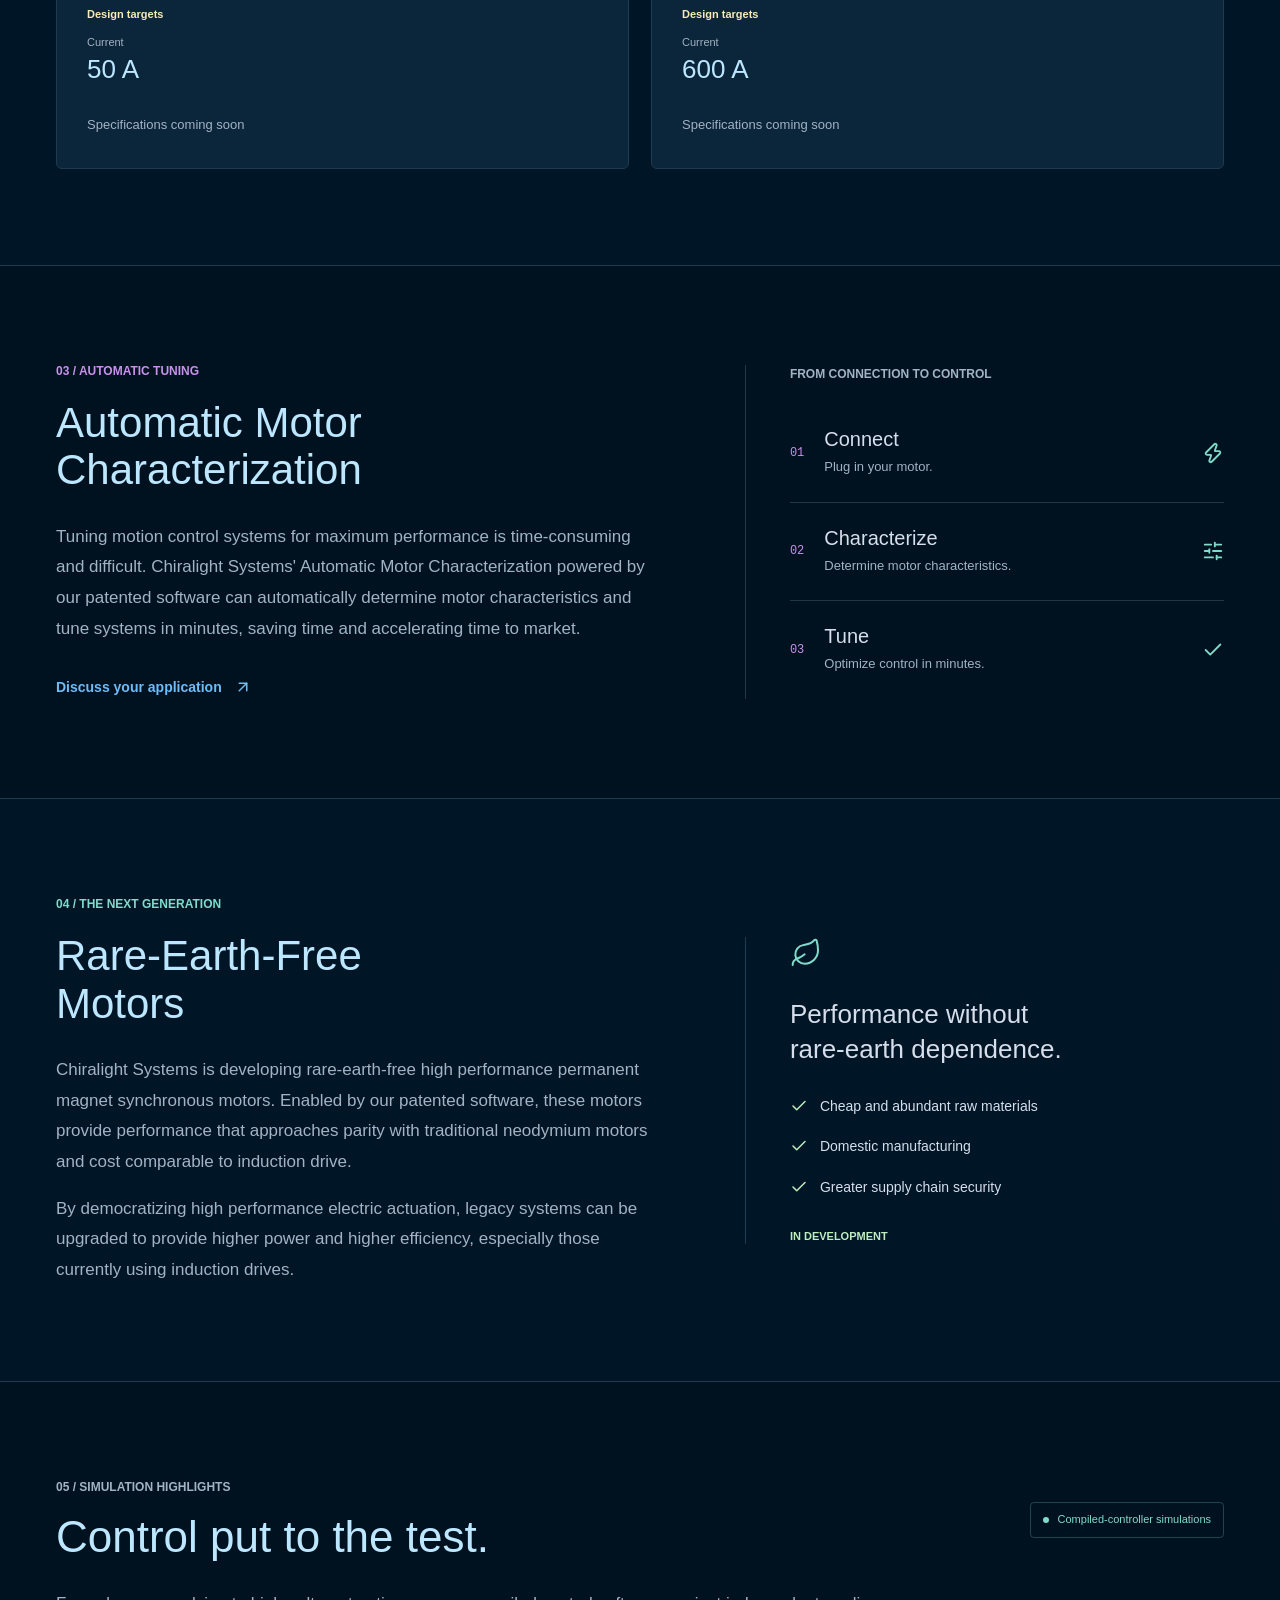
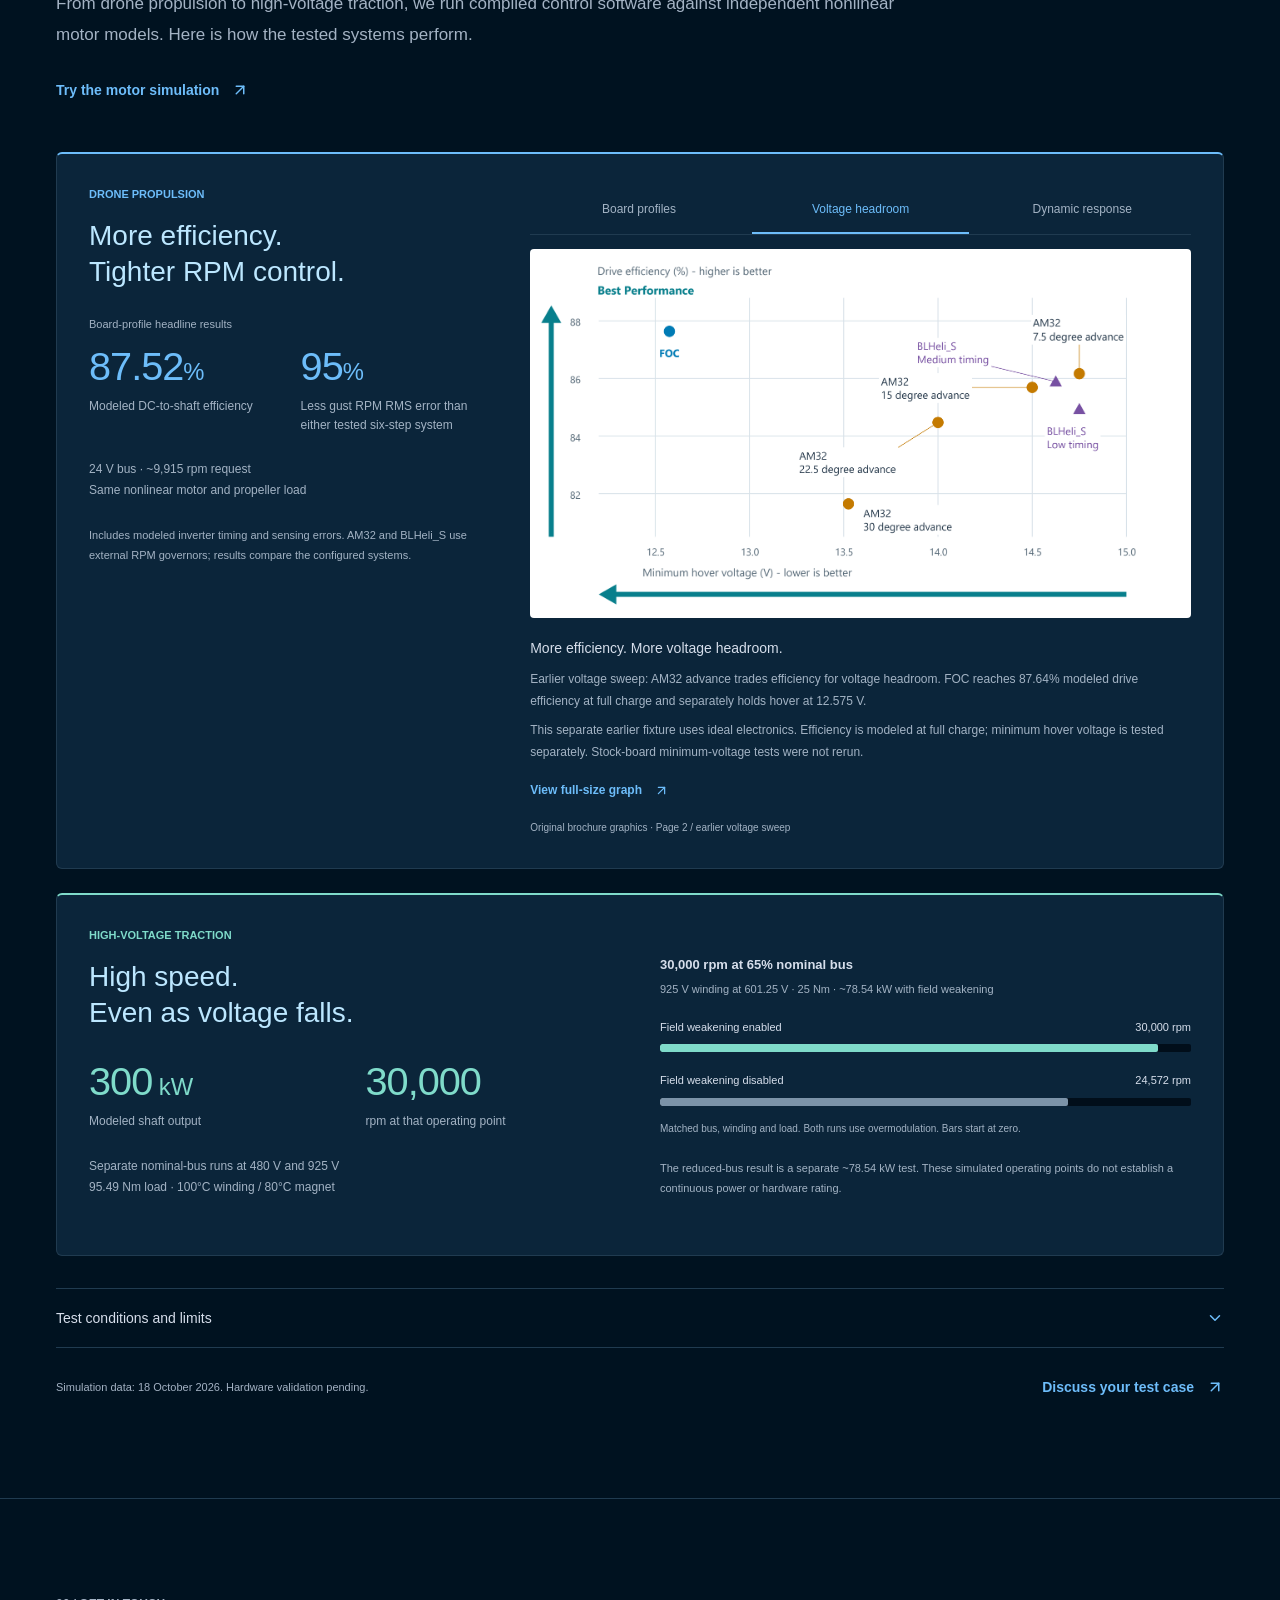
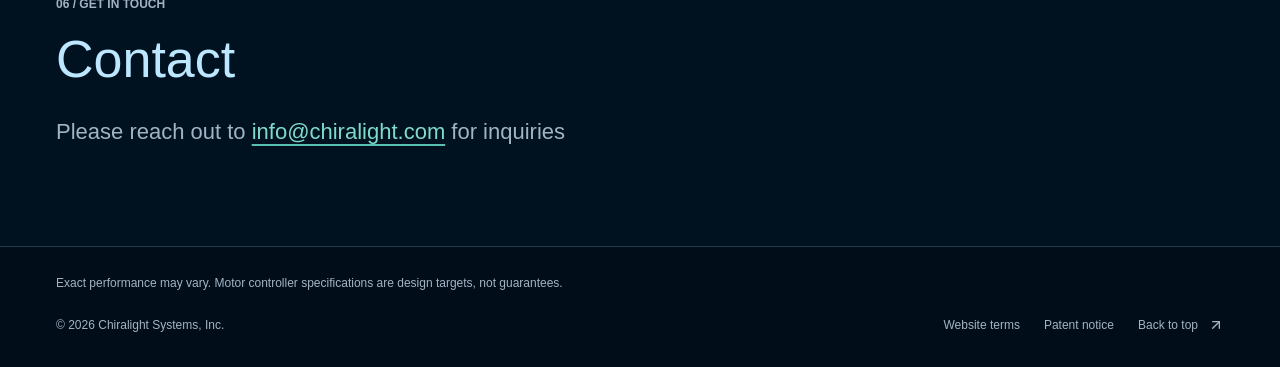
==== commit 83f147d5: "Update build artifacts from chiralightsystems/website@aa134914024139b73f74bcb27ab6aaf4a9a847c6" ====
--- a/index.html
+++ b/index.html
@@ -6,7 +6,7 @@
     <meta name="description" content="Chiralight Systems develops high-performance motor controllers, automatic motor characterization, and rare-earth-free motors powered by patented software." />
     <meta name="theme-color" content="#011627" />
     <title>Chiralight Systems</title>
-    <script type="module" crossorigin src="/assets/index-BvI3nHUc.js"></script>
+    <script type="module" crossorigin src="/assets/index-Bg0lXSXH.js"></script>
     <link rel="stylesheet" crossorigin href="/assets/index-Bx8hlL1c.css">
   </head>
   <body>
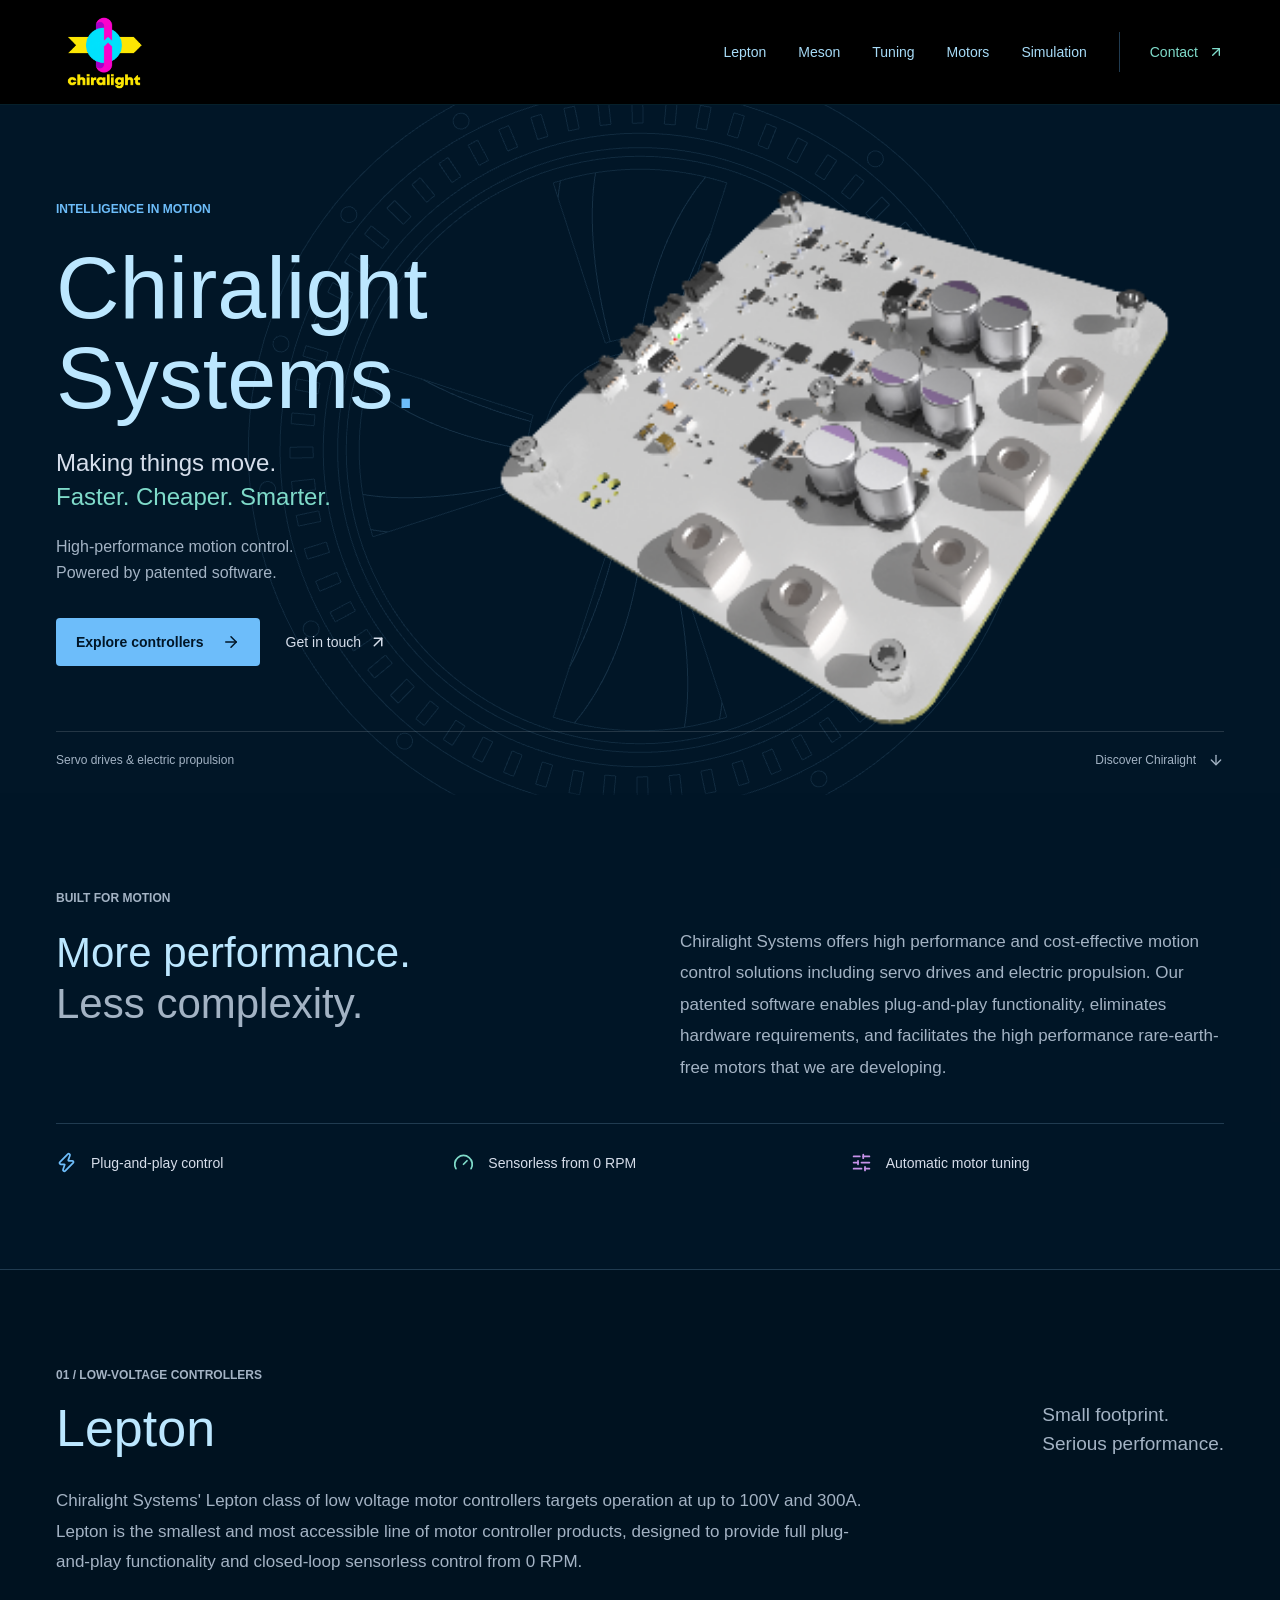
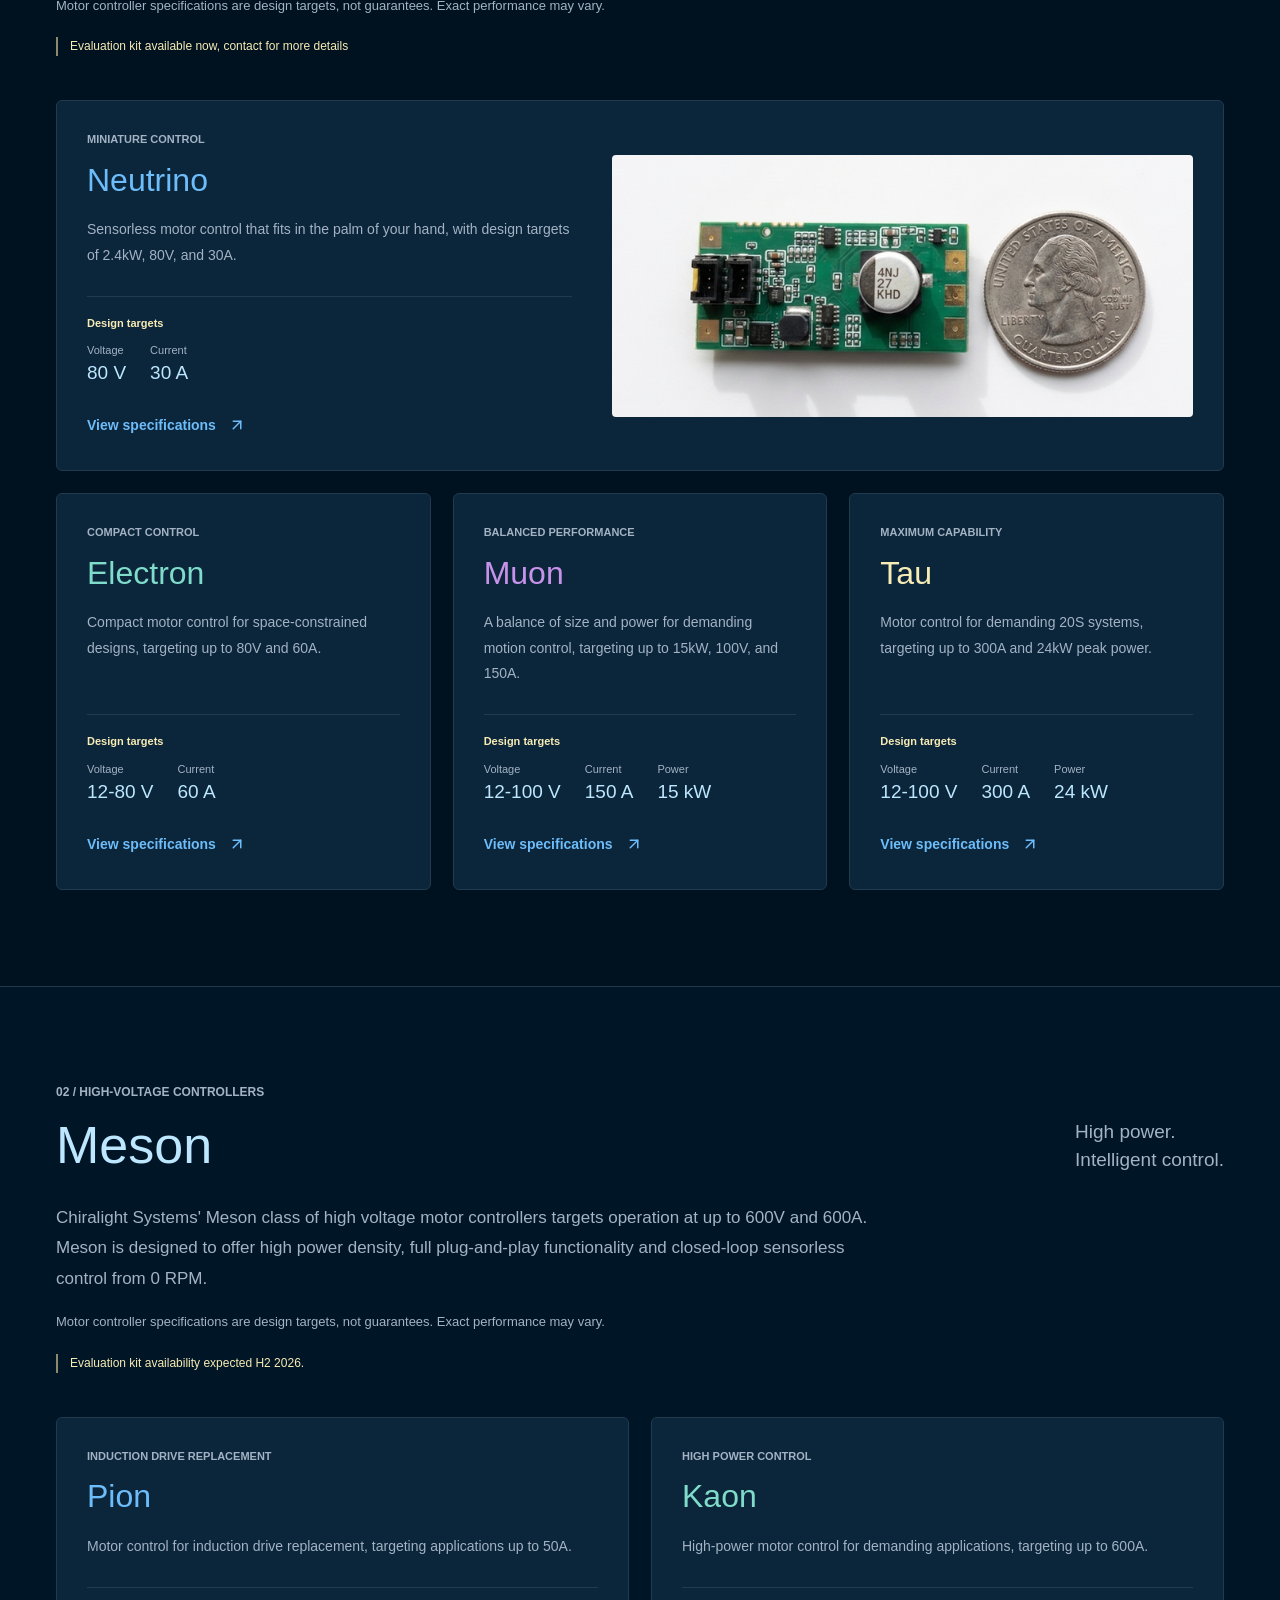
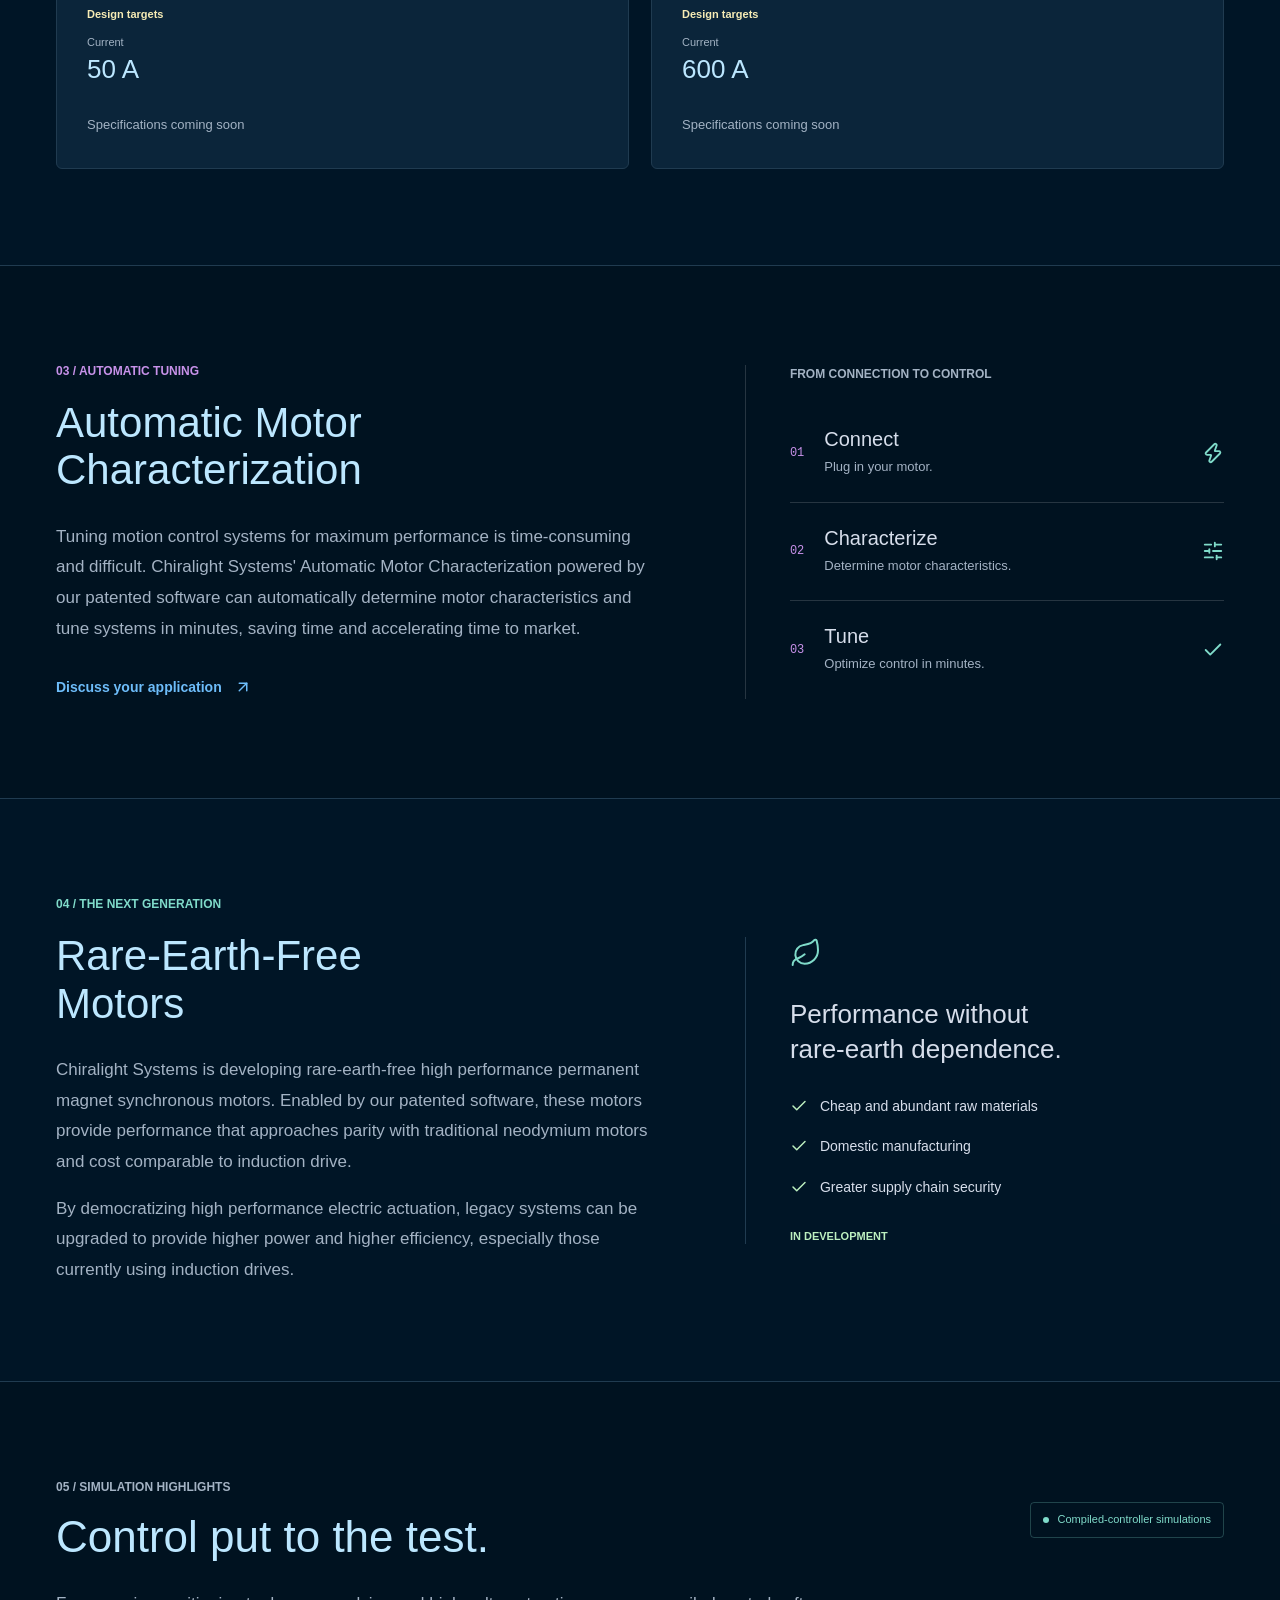
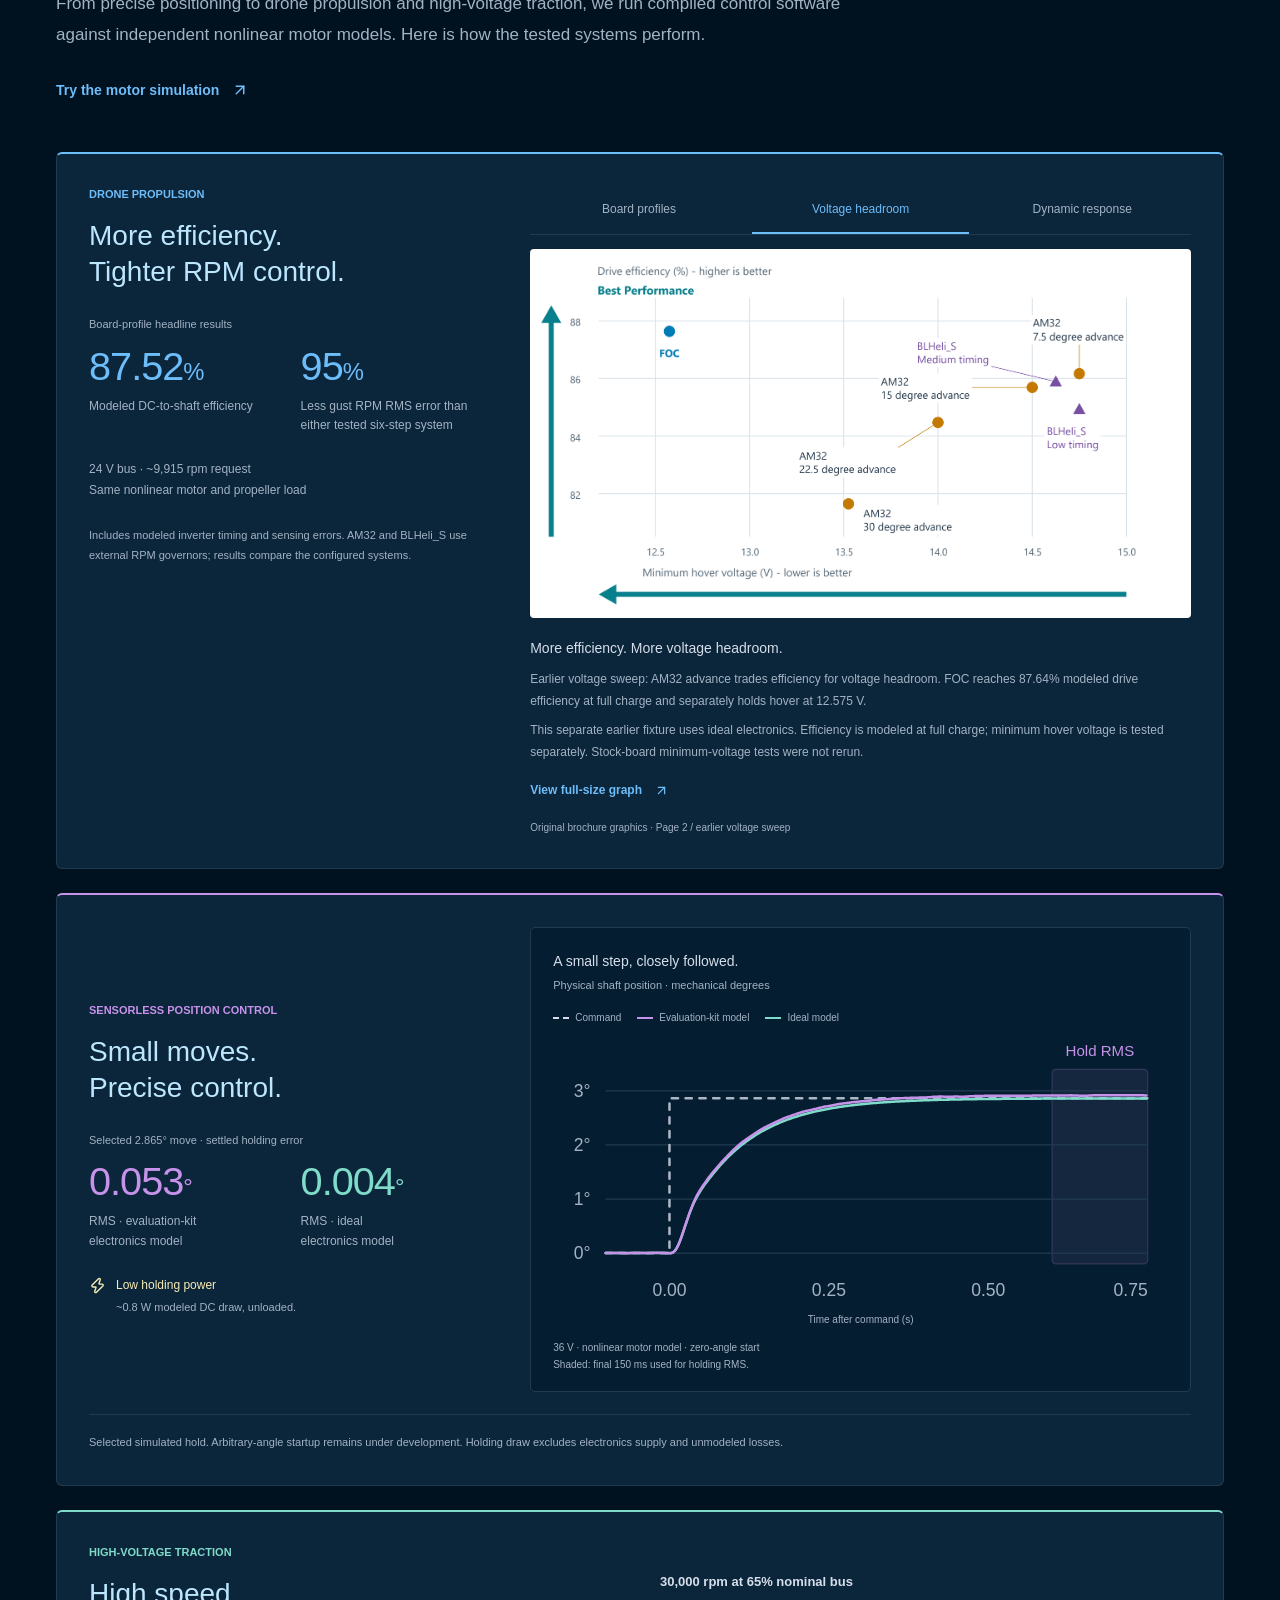
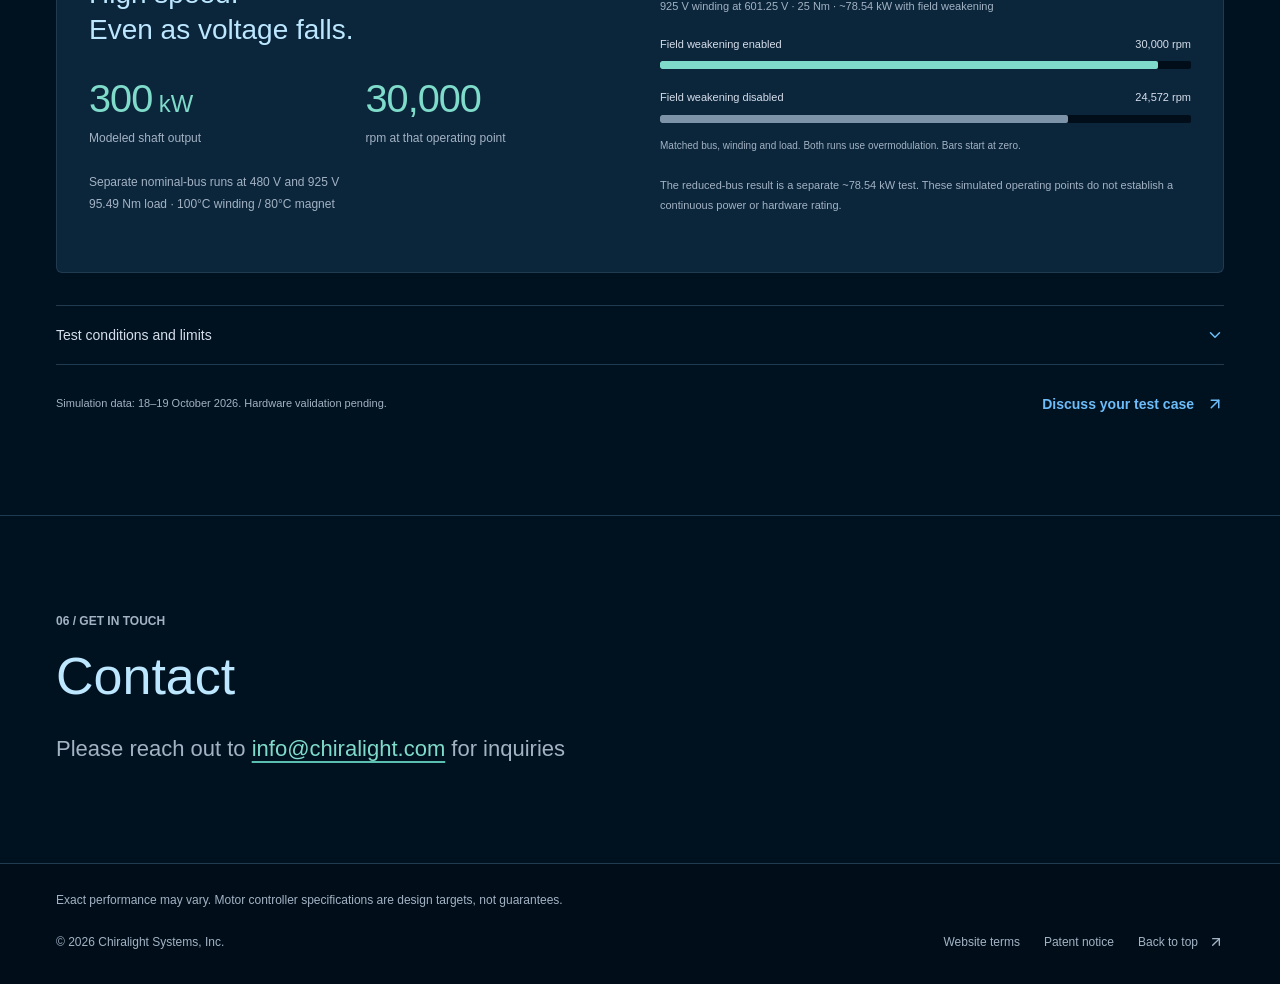
==== commit 3504962c: "Update build artifacts from chiralightsystems/website@bd1f5b8ad6532ff87fb76fcf6170c9f5ed6d4905" ====
--- a/index.html
+++ b/index.html
@@ -6,8 +6,8 @@
     <meta name="description" content="Chiralight Systems develops high-performance motor controllers, automatic motor characterization, and rare-earth-free motors powered by patented software." />
     <meta name="theme-color" content="#011627" />
     <title>Chiralight Systems</title>
-    <script type="module" crossorigin src="/assets/index-Bg0lXSXH.js"></script>
-    <link rel="stylesheet" crossorigin href="/assets/index-Bx8hlL1c.css">
+    <script type="module" crossorigin src="/assets/index-D4R8vAyo.js"></script>
+    <link rel="stylesheet" crossorigin href="/assets/index-6BXGvNo6.css">
   </head>
   <body>
     <div id="root"></div>
--- a/assets/index-6BXGvNo6.css
+++ b/assets/index-6BXGvNo6.css
@@ -0,0 +1 @@
+:root{font-family:Segoe UI,-apple-system,BlinkMacSystemFont,Arial,sans-serif;color:#d6deeb;background:#011627;color-scheme:dark;font-synthesis:none;text-rendering:optimizeLegibility;-webkit-font-smoothing:antialiased;--ink: #d6deeb;--muted: #a3b3c4;--accent: #6dbdfa;--accent-ink: #6dbdfa;--mint: #7fdbca;--violet: #c792ea;--gold: #f7ecb5;--line: #203b50;--surface: #011627;--surface-alt: #010e1a;--surface-card: #0b253a;--section-surface: #01162766;--section-surface-alt: #010e1a80;--dark-300: #010e1a;--dark-200: #011627;--light-300: #d6deeb;--light-200: #bce7ff}*{box-sizing:border-box;letter-spacing:0}html{scroll-behavior:smooth;scroll-padding-top:124px}body{margin:0;min-width:min(320px,100%)}.site-shell{position:relative;isolation:isolate}button,a{-webkit-tap-highlight-color:transparent}button{font:inherit;cursor:pointer}a{color:inherit;text-decoration:none}button,h1,h2,h3,p,ul,ol,dl{margin:0}button{border:0}svg{flex-shrink:0}::selection{background:#103362;color:#bce7ff}:focus-visible{outline:3px solid #219fd5;outline-offset:5px}.container{width:min(1200px,calc(100% - 112px));margin-inline:auto}.section{padding-block:96px}.eyebrow{font-size:12px;font-weight:600;text-transform:uppercase;color:var(--muted);line-height:1.6}h2{font-size:52px;font-weight:500;line-height:1.13;color:#bce7ff}.muted{color:var(--muted)}.accent{color:var(--accent)}.sr-only{position:absolute;width:1px;height:1px;padding:0;margin:-1px;overflow:hidden;clip-path:inset(50%);white-space:nowrap;border:0}.skip-link{position:fixed;top:10px;left:16px;z-index:100;padding:12px 20px;background:var(--accent);color:#011627;transform:translateY(-160%)}.skip-link:focus{transform:translateY(0)}.site-header{position:sticky;top:0;z-index:20;background:#000;color:#d6deeb;border-bottom:1px solid #219fd533}.nav-inner{display:flex;justify-content:space-between;align-items:center;min-height:104px;gap:32px}.brand{display:inline-flex;align-items:center;flex-shrink:0}.brand-logo{display:block;width:96px;height:96px;object-fit:contain}.navigation{display:flex;align-items:center;gap:32px}.navigation a{display:inline-flex;align-items:center;gap:10px;font-size:14px;color:#a7dbf7;padding-block:12px;transition:color .16s}.navigation a:hover,.navigation a[aria-current]{color:var(--accent)}.navigation .nav-contact{color:var(--mint);border-left:1px solid var(--line);padding-left:30px}.icon-button{width:44px;height:44px;display:inline-flex;justify-content:center;align-items:center;border-radius:4px;background:transparent;color:inherit}.icon-button:hover{background:#8a93931a}.menu-toggle{display:none}.hero{position:relative;isolation:isolate;background:transparent;color:#d6deeb;overflow:hidden;height:calc(100svh - 212px);min-height:580px;max-height:860px}.generator-wireframe{position:fixed;top:0;right:0;bottom:0;left:0;z-index:-1;opacity:.2;pointer-events:none}.generator-wireframe canvas{display:block;width:100%;height:100%}.hero-photo{position:absolute;z-index:1;right:-2%;top:0;width:68%;height:100%;object-fit:contain;object-position:right center;pointer-events:none}.hero-inner{height:100%;position:relative;z-index:2;display:flex;flex-direction:column;justify-content:center;padding-block:48px 80px}.hero-copy{position:relative;max-width:500px}.hero-eyebrow{color:var(--accent);margin-bottom:24px}.hero h1{font-size:88px;font-weight:500;line-height:1.02;margin-bottom:24px;color:#bce7ff}.hero-tagline{font-size:24px;line-height:1.4}.hero-tagline span{color:var(--mint)}.hero-description{font-size:16px;line-height:1.65;color:var(--muted);margin-top:20px}.hero-actions{display:flex;align-items:center;gap:26px;margin-top:32px}.button{display:inline-flex;align-items:center;justify-content:center;gap:18px;padding:15px 20px;min-height:48px;font-size:14px;font-weight:600;border-radius:4px;transition:background .16s}.button-primary{background:var(--accent);color:#011627}.button-primary:hover{background:#99d0f7}.hero-contact{display:inline-flex;align-items:center;gap:8px;font-size:14px;padding-block:14px}.hero-contact:hover{color:var(--accent)}.hero-footer{position:absolute;bottom:25px;width:100%;display:flex;justify-content:space-between;align-items:center;border-top:1px solid #ffffff24;padding-top:20px;color:var(--muted);font-size:12px}.hero-footer a{display:inline-flex;align-items:center;gap:12px}.hero-footer a:hover{color:#fff}.overview{background:var(--section-surface)}.overview .container{display:grid;grid-template-columns:1fr 1fr;gap:40px 80px}.overview-heading .eyebrow{margin-bottom:20px}.overview h2{font-size:42px;line-height:1.2}.overview-description{padding-top:37px;color:var(--muted);font-size:17px;line-height:1.85}.capabilities{display:grid;grid-template-columns:repeat(3,1fr);grid-column:1 / -1;border-top:1px solid var(--line);padding-top:28px;gap:24px}.capabilities>div{display:flex;align-items:center;gap:14px;font-size:14px;font-weight:500}.capabilities svg{color:var(--accent)}.capabilities>div:nth-child(2) svg{color:var(--mint)}.capabilities>div:nth-child(3) svg{color:var(--violet)}.product-section{border-top:1px solid var(--line);background:var(--section-surface-alt)}.section-heading{display:flex;align-items:flex-end;justify-content:space-between;gap:32px;margin-bottom:28px}.section-heading .eyebrow{margin-bottom:14px}.section-summary{font-size:19px;line-height:1.5;color:var(--muted)}.section-description{max-width:820px;font-size:17px;line-height:1.8;color:var(--muted)}.specification-notice{max-width:820px;margin-top:16px;font-size:13px;line-height:1.8;color:var(--muted)}.availability{display:inline-block;font-size:12px;color:var(--gold);margin-top:20px;border-left:2px solid #8c896c;padding-left:12px;line-height:1.6}.product-grid{display:grid;grid-template-columns:repeat(3,minmax(0,1fr));gap:22px;margin-top:44px}.product-card{display:flex;flex-direction:column;padding:30px;background:var(--surface-card);border:1px solid var(--line);border-radius:6px}.product-card-content{display:flex;flex-direction:column;flex:1;min-width:0}.product-card-with-image{grid-column:1 / -1;display:grid;grid-template-columns:1fr 1.2fr;align-items:center;gap:40px}.product-image{display:block;width:100%;height:auto;aspect-ratio:731 / 330;object-fit:contain;border-radius:4px}.product-card h3{font-size:32px;line-height:1.2;font-weight:500;margin-top:12px;color:var(--accent)}.product-card:nth-child(2) h3{color:var(--mint)}.product-card:nth-child(3) h3{color:var(--violet)}.product-card:nth-child(4) h3{color:var(--gold)}.product-card .eyebrow{font-size:11px}.product-description{font-size:14px;color:var(--muted);line-height:1.8;margin-block:18px 28px;flex:1}.product-metrics-label{border-top:1px solid var(--line);padding-top:18px;font-size:11px;font-weight:600;line-height:1.6;color:var(--gold)}.product-metrics{display:flex;flex-wrap:wrap;gap:16px 24px;padding-top:12px;margin-bottom:26px}.product-metrics dt{color:var(--muted);font-size:11px;margin-bottom:6px}.product-metrics dd{margin:0;font-size:19px;font-weight:500;white-space:nowrap;color:#bce7ff}.text-link{display:inline-flex;align-items:center;gap:12px;font-size:14px;font-weight:600;color:var(--accent-ink);background:transparent;padding:6px 0;align-self:flex-start}.text-link:hover{color:#bce7ff;text-decoration:underline;text-underline-offset:5px}.coming-soon{color:var(--muted);font-size:13px;padding-block:6px}.meson-section{background:var(--section-surface)}.product-grid-two{grid-template-columns:repeat(2,minmax(0,1fr))}.meson-section .product-card{background:var(--surface-card)}.meson-section .product-metrics dd{font-size:26px}.feature-layout{display:grid;grid-template-columns:1.25fr 1fr;align-items:center;gap:90px}.feature-copy>.eyebrow{margin-bottom:18px}.feature-copy h2{font-size:42px;margin-bottom:28px}.feature-copy .section-description+.section-description{margin-top:16px}.feature-copy .text-link{margin-top:28px}.tuning-section{background:var(--section-surface-alt);color:var(--ink);border-block:1px solid var(--line)}.tuning-section .feature-copy>.eyebrow{color:var(--violet)}.tuning-section .section-description{color:var(--muted)}.tuning-section .text-link{color:var(--accent)}.tuning-section .text-link:hover{color:#bce7ff}.tuning-process{border-left:1px solid #ffffff26;padding-left:44px}.tuning-process>.eyebrow{margin-bottom:20px}.tuning-process ol{list-style:none;padding:0}.tuning-process li{display:flex;gap:20px;align-items:center;padding-block:24px;border-bottom:1px solid #ffffff26}.tuning-process li:last-child{border-bottom:0}.process-number{color:var(--violet);font-size:12px;font-family:Consolas,monospace}.tuning-process li>div{flex:1}.tuning-process li>svg{color:var(--mint)}.tuning-process h3{font-size:20px;font-weight:500;margin-bottom:6px}.tuning-process li p{font-size:13px;line-height:1.6;color:var(--muted)}.motors-section{background:var(--section-surface)}.motors-section .feature-copy>.eyebrow{color:var(--mint)}.motor-benefits{padding-left:44px;border-left:1px solid var(--line)}.motor-benefits>svg{color:var(--mint);margin-bottom:24px}.motor-benefits h3{font-size:26px;font-weight:500;line-height:1.35}.motor-benefits ul{list-style:none;padding:0;margin-block:28px;display:flex;flex-direction:column;gap:18px}.motor-benefits li{display:flex;gap:12px;font-size:14px;line-height:1.6}.motor-benefits li svg{color:#bcf0c0;margin-top:2px}.development-label{display:inline-block;font-size:11px;text-transform:uppercase;font-weight:600;color:#bcf0c0}.simulation-section{background:var(--section-surface-alt);border-top:1px solid var(--line)}.simulation-heading{align-items:center}.simulation-heading h2{font-size:44px}.simulation-status{display:inline-flex;align-items:center;gap:9px;color:var(--mint);font-size:11px;line-height:1.6;border:1px solid #7fdbca40;border-radius:4px;padding:8px 12px}.simulation-status:before{content:"";width:6px;height:6px;border-radius:50%;background:var(--mint);flex-shrink:0}.simulation-intro{max-width:840px}.simulation-bench-link{margin-top:18px;min-height:44px}.simulation-grid{display:grid;grid-template-columns:minmax(0,1fr);gap:24px;margin-top:40px}.simulation-card{min-width:0;padding:32px;border:1px solid var(--line);border-top:2px solid var(--accent);border-radius:6px;background:var(--surface-card);display:flex;flex-direction:column}.simulation-card>.eyebrow{color:var(--accent);font-size:11px}.simulation-card h3{color:#bce7ff;font-size:28px;line-height:1.3;font-weight:500;margin-top:14px}.simulation-drone-layout,.simulation-hv-layout{display:grid;grid-template-columns:minmax(0,.85fr) minmax(0,1.4fr);gap:40px;align-items:start}.simulation-drone-summary>.eyebrow{color:var(--accent);font-size:11px}.simulation-hv-layout>div>.eyebrow{color:var(--mint);font-size:11px}.simulation-hv-layout{grid-template-columns:repeat(2,minmax(0,1fr));align-items:center}.simulation-drone-summary .simulation-card-note{padding-top:0}.simulation-metric-context{color:var(--muted);font-size:11px;line-height:1.7;margin-top:24px}.simulation-metric-context+.simulation-metrics{margin-top:10px}.brochure-graphs{min-width:0}.brochure-tabs{display:grid;grid-template-columns:repeat(3,minmax(0,1fr));gap:4px;margin-bottom:14px;border-bottom:1px solid var(--line)}.brochure-tabs button{min-height:48px;padding:10px 6px;font-size:12px;line-height:1.5;color:var(--muted);background:transparent;border-bottom:2px solid transparent}.brochure-tabs button:hover{color:var(--ink)}.brochure-tabs button[aria-selected=true]{color:var(--accent);border-bottom-color:var(--accent)}.brochure-figure{margin:0}.brochure-image-link{display:block;padding:10px;background:#fff;border-radius:4px}.brochure-figure img{display:block;width:100%;height:auto}.brochure-figure figcaption{margin-top:18px;font-size:12px;line-height:1.8}.brochure-figure figcaption>strong{display:block;color:var(--ink);font-weight:500;font-size:14px}.brochure-figure figcaption>p{color:var(--muted);margin-top:8px}.brochure-figure .text-link{font-size:12px;margin-top:10px}.brochure-source{color:var(--muted);font-size:10px;line-height:1.7;margin-top:12px}.simulation-card-hv{border-top-color:var(--mint)}.simulation-card-hv>.eyebrow{color:var(--mint)}.simulation-card-position{border-top-color:var(--violet)}.simulation-position-layout{display:grid;grid-template-columns:minmax(0,.85fr) minmax(0,1.4fr);gap:40px;align-items:center}.position-summary>.eyebrow{color:var(--violet);font-size:11px}.position-metrics>div:nth-child(2) strong{color:var(--mint)}.position-power{display:flex;align-items:flex-start;gap:10px;color:var(--gold)}.position-power>svg{margin-top:2px}.position-power p{font-size:12px;line-height:1.7}.position-power strong{display:block;font-weight:500}.position-power span{display:block;color:var(--muted);font-size:11px;margin-top:3px}.position-chart{min-width:0;margin:0;padding:22px 22px 18px;border:1px solid var(--line);border-radius:5px;background:#01162780}.position-chart figcaption>strong{display:block;font-size:14px;font-weight:500;line-height:1.6}.position-chart figcaption>span{display:block;margin-top:4px;color:var(--muted);font-size:11px;line-height:1.6}.position-chart-legend{display:flex;flex-wrap:wrap;gap:8px 16px;margin-block:16px 12px;color:var(--muted);font-size:10px;line-height:1.6}.position-chart-legend>span{display:inline-flex;align-items:center;gap:6px}.position-chart-legend>span:before{content:"";display:inline-block;width:16px;border-top:2px solid var(--violet)}.position-chart-legend>.position-legend-command:before{border-top:2px dashed #d6deeb}.position-chart-legend>.position-legend-ideal:before{border-color:var(--mint)}.position-chart svg{width:100%;height:auto;display:block;overflow:visible}.position-hold-window{fill:#c792ea14;stroke:#c792ea30}.position-grid-line{stroke:var(--line);stroke-width:1}.position-axis-label{font-size:14px;fill:var(--muted);font-variant-numeric:tabular-nums}.position-window-label{font-size:12px;fill:var(--violet)}.position-chart path{fill:none;stroke-width:2;stroke-linecap:round;stroke-linejoin:round}.position-command-line{stroke:#d6deeb;stroke-dasharray:5 6;opacity:.8}.position-ideal-line{stroke:var(--mint)}.position-kit-line{stroke:var(--violet)}.position-time-label{color:var(--muted);font-size:10px;text-align:center}.position-chart-note{color:var(--muted);font-size:10px;line-height:1.7;margin-top:14px}.position-scope{color:var(--muted);font-size:11px;line-height:1.8;margin-top:22px;padding-top:18px;border-top:1px solid var(--line)}.position-evidence-links{display:flex;flex-wrap:wrap;gap:8px 22px}.position-evidence-links a{color:var(--accent);text-decoration:underline;text-underline-offset:4px;padding-block:6px}.simulation-metrics{display:grid;grid-template-columns:repeat(2,minmax(0,1fr));gap:22px;margin-block:28px 24px}.simulation-metrics strong{display:block;font-size:clamp(28px,3.1vw,42px);font-weight:500;color:var(--accent);letter-spacing:-1px;white-space:nowrap;font-variant-numeric:tabular-nums}.simulation-metrics strong span{font-size:.6em;letter-spacing:0}.simulation-metrics p{font-size:12px;line-height:1.6;color:var(--muted);margin-top:8px;max-width:190px}.position-metrics strong{color:var(--violet)}.simulation-card-hv .simulation-metrics strong{color:var(--mint)}.simulation-condition{font-size:12px;line-height:1.8;color:var(--muted);padding-bottom:24px}.simulation-table-wrap{margin-top:4px}.simulation-table{width:100%;border-collapse:collapse;font-size:12px;line-height:1.6;font-variant-numeric:tabular-nums}.simulation-table caption{text-align:left;font-size:13px;color:var(--ink);font-weight:600;padding-bottom:14px}.simulation-table th,.simulation-table td{border-bottom:1px solid var(--line);padding:13px 4px;text-align:right}.simulation-table th:first-child{text-align:left;padding-left:0}.simulation-table th:last-child,.simulation-table td:last-child{padding-right:0}.simulation-table thead th{font-size:10px;color:var(--muted);font-weight:500;vertical-align:bottom;padding-top:0}.simulation-table tbody th{font-weight:500}.simulation-table tbody tr:first-child{color:var(--accent)}.simulation-table tbody td{white-space:nowrap}.simulation-card-note{font-size:11px;line-height:1.8;color:var(--muted);margin-top:auto;padding-top:22px}.simulation-speed-chart{margin:4px 0 0}.simulation-speed-chart figcaption strong{display:block;font-size:13px;line-height:1.6;font-weight:600}.simulation-speed-chart figcaption>span{display:block;color:var(--muted);font-size:11px;line-height:1.7;margin-top:4px}.simulation-speed-chart ul{list-style:none;padding:0;margin-top:20px;display:grid;gap:20px}.simulation-bar-label{display:flex;justify-content:space-between;gap:12px;font-size:11px;line-height:1.6}.simulation-bar-label strong{font-weight:500;white-space:nowrap;font-variant-numeric:tabular-nums}.simulation-bar-track{height:8px;background:#010e1a;border-radius:2px;margin-top:8px;overflow:hidden}.simulation-bar-track span{height:100%;display:block;border-radius:2px;background:var(--mint)}.simulation-speed-chart li:nth-child(2) .simulation-bar-track span{background:#7c93a8}.simulation-speed-chart>p{color:var(--muted);font-size:10px;line-height:1.7;margin-top:14px}.simulation-method{border-block:1px solid var(--line);margin-top:32px}.simulation-method summary{list-style:none;cursor:pointer;padding-block:20px;display:flex;justify-content:space-between;align-items:center;gap:20px;font-size:14px;color:var(--ink)}.simulation-method summary::-webkit-details-marker{display:none}.simulation-method summary svg{color:var(--accent);transition:transform .16s}.simulation-method[open] summary svg{transform:rotate(180deg)}.simulation-method-content{display:grid;grid-template-columns:repeat(2,minmax(0,1fr));gap:40px;padding-bottom:28px}.simulation-method-content h3{font-size:14px;color:var(--ink);font-weight:500;margin-bottom:12px}.simulation-method-content p{color:var(--muted);font-size:12px;line-height:1.9}.simulation-method-content p+p{margin-top:12px}.simulation-footer{display:flex;justify-content:space-between;align-items:center;gap:20px;padding-top:24px}.simulation-footer>p{font-size:11px;color:var(--muted);line-height:1.7}.contact-section{background:var(--section-surface-alt);border-top:1px solid var(--line)}.contact-section .eyebrow{margin-bottom:16px}.contact-section h2{margin-bottom:24px}.contact-section p:last-child{font-size:22px;line-height:1.7;color:var(--muted)}.contact-section p a{color:var(--mint);text-decoration:underline;text-decoration-color:#5abeb0;text-underline-offset:5px;overflow-wrap:anywhere}.contact-section p a:hover{color:#bcf0c0}.site-footer{background:#010e1a;color:var(--muted);padding-block:26px;border-top:1px solid var(--line)}.footer-disclaimer{margin-bottom:14px;font-size:12px;line-height:1.8}.footer-inner{display:flex;align-items:center;justify-content:space-between;gap:24px;font-size:12px}.footer-links{display:flex;flex-wrap:wrap;align-items:center;gap:8px 24px}.site-footer a{display:inline-flex;align-items:center;gap:10px;padding-block:8px}.site-footer a:hover{color:var(--accent)}.specs-dialog{padding:36px;width:min(700px,calc(100% - 32px));max-height:calc(100svh - 48px);border:1px solid #219fd566;border-radius:6px;color:var(--ink);background:var(--surface);box-shadow:0 24px 100px #0008;overflow-y:auto}.specs-dialog::backdrop{background:#000000b8;-webkit-backdrop-filter:blur(4px);backdrop-filter:blur(4px)}.dialog-heading{display:flex;align-items:flex-start;justify-content:space-between;gap:20px;margin-bottom:28px}.dialog-heading .eyebrow{margin-bottom:8px}.dialog-heading h2{font-size:36px}.specs-dialog .specification-notice{margin:0 0 20px}.specs-table{width:100%;border-collapse:collapse;table-layout:fixed;font-size:14px;line-height:1.6}.specs-table th,.specs-table td{border-bottom:1px solid var(--line);padding-block:14px;text-align:left;vertical-align:top;overflow-wrap:anywhere}.specs-table th{width:42%;font-weight:500;padding-right:24px}.specs-table td{color:var(--muted)}.specs-table tr:last-child th,.specs-table tr:last-child td{border-bottom:0}@media (min-width: 1600px){.container{width:min(1320px,calc(100% - 160px))}.hero h1{font-size:100px}}@media (max-width: 1100px){.container{width:calc(100% - 72px)}.navigation{gap:22px}.hero h1{font-size:76px}.hero-photo{right:-2%;width:62%}.hero-copy{max-width:380px}.hero-actions{gap:18px}.overview .container{gap:40px}.product-card{padding:24px}.product-grid,.product-metrics{gap:16px}.product-metrics dd{font-size:17px}.feature-layout{gap:44px}.feature-copy h2{font-size:36px}.tuning-process,.motor-benefits{padding-left:28px}.simulation-grid{gap:18px}.simulation-card{padding:24px}.simulation-metrics{gap:14px}.simulation-drone-layout,.simulation-hv-layout,.simulation-position-layout{gap:28px}}@media (max-width: 950px){.simulation-position-layout{grid-template-columns:minmax(0,1fr);gap:26px}}@media (min-width: 761px) and (max-width: 1000px){.hero h1{font-size:64px}.hero-copy{max-width:330px}.hero-photo{width:52%}.hero-tagline{font-size:22px}.hero-actions{gap:16px}.hero-actions .button{padding-inline:16px;gap:12px}}@media (max-width: 760px){html{scroll-padding-top:108px}.container{width:calc(100% - 40px)}.section{padding-block:60px}h2{font-size:40px}.nav-inner{min-height:88px}.brand-logo{width:80px;height:80px}.menu-toggle{display:inline-flex}.navigation{display:none;position:absolute;top:100%;left:0;width:100%;background:#010e1a;border-top:1px solid var(--line);padding:12px 20px 20px;box-shadow:0 20px 30px #0005}.navigation.is-open{display:flex;flex-direction:column;align-items:stretch;gap:0}.navigation a{font-size:16px;padding:16px 4px}.navigation .nav-contact{padding:16px 4px;border-left:0;border-top:1px solid var(--line);justify-content:space-between;margin-top:8px}.hero{height:calc(100svh - 168px);min-height:630px;max-height:900px}.hero-photo{top:auto;bottom:45px;right:0;width:100%;height:44%;object-position:center}.hero-inner{padding-top:32px;padding-bottom:0;justify-content:flex-start}.hero-copy{max-width:none}.hero-eyebrow{font-size:11px;margin-bottom:18px}.hero h1{font-size:56px;margin-bottom:18px}.hero-tagline{font-size:21px}.hero-description{display:none}.hero-actions{margin-top:22px;gap:20px}.button{font-size:13px;padding:13px 16px;gap:10px}.hero-contact{font-size:13px;gap:6px}.hero-footer{bottom:16px;padding-top:14px;font-size:11px}.hero-footer>span{display:none}.hero-footer a{margin-left:auto}.overview .container{grid-template-columns:1fr;gap:24px}.overview h2{font-size:34px}.overview-description{padding-top:0;font-size:16px}.capabilities{grid-template-columns:1fr;gap:22px;padding-top:24px}.section-heading{gap:20px}.section-summary{font-size:14px}.section-description{font-size:16px;line-height:1.8}.section-heading .eyebrow{font-size:10px}.product-grid,.product-grid-two{grid-template-columns:1fr;gap:16px;margin-top:30px}.product-card{padding:26px}.product-card-with-image{grid-template-columns:1fr;gap:24px}.product-card-with-image .product-image{grid-row:1}.product-card h3{font-size:30px}.product-description{margin-block:16px 24px}.product-metrics{gap:28px}.product-metrics dd{font-size:20px}.feature-layout{grid-template-columns:1fr;gap:38px}.feature-copy h2{font-size:32px}.tuning-process,.motor-benefits{border-left:0;padding-left:0;padding-top:30px;border-top:1px solid var(--line)}.tuning-process{border-color:#ffffff26}.tuning-process li{padding-block:20px}.motor-benefits h3{font-size:26px}.simulation-heading{align-items:flex-start;flex-direction:column}.simulation-heading h2{font-size:34px}.simulation-grid{grid-template-columns:1fr;margin-top:30px}.simulation-card{padding:26px}.simulation-card h3{font-size:26px}.simulation-drone-layout,.simulation-hv-layout{grid-template-columns:minmax(0,1fr);gap:26px}.simulation-card.simulation-card-position{padding:24px 18px}.position-chart{padding:18px 8px 14px}.position-axis-label{font-size:22px}.position-window-label{font-size:18px}.simulation-drone-summary .simulation-condition{padding-bottom:18px}.brochure-tabs button{font-size:11px;padding-inline:2px}.simulation-metrics strong{font-size:36px}.simulation-method-content{grid-template-columns:1fr;gap:26px}.simulation-footer{align-items:flex-start;flex-direction:column;gap:12px}.contact-section p:last-child{font-size:19px}.footer-inner{flex-wrap:wrap;gap:8px 20px}.site-footer{padding-block:20px}.specs-dialog{padding:24px}.dialog-heading h2{font-size:30px}.specs-table{font-size:12px}.specs-table th{padding-right:16px}}@media (max-width: 760px) and (max-height: 760px){.hero{min-height:0;height:calc(100svh - 144px)}.hero h1{font-size:48px;margin-bottom:12px}.hero-inner{padding-top:24px}.hero-eyebrow{margin-bottom:12px}.hero-description{display:none}.hero-actions{margin-top:16px}.hero-photo{height:32%;bottom:48px}}@media (max-width: 370px){.feature-copy h2{font-size:28px}.hero-actions{gap:14px}.button{padding-inline:12px}.product-metrics{gap:20px}.simulation-card{padding:20px}.simulation-metrics{gap:12px}.simulation-metrics strong{font-size:30px}.simulation-table{font-size:11px}.simulation-table th,.simulation-table td{padding-inline:3px}.position-axis-label{font-size:24px}.position-window-label{font-size:20px}}@media (max-width: 370px) and (max-height: 760px){.hero h1{font-size:40px;margin-bottom:10px}.hero-tagline{font-size:18px;line-height:1.35}.hero-inner{padding-top:18px}.hero-eyebrow{margin-bottom:10px}.hero-actions{margin-top:14px}}@media (prefers-reduced-motion: reduce){html{scroll-behavior:auto}*,*:before,*:after{transition:none!important;animation:none!important}}
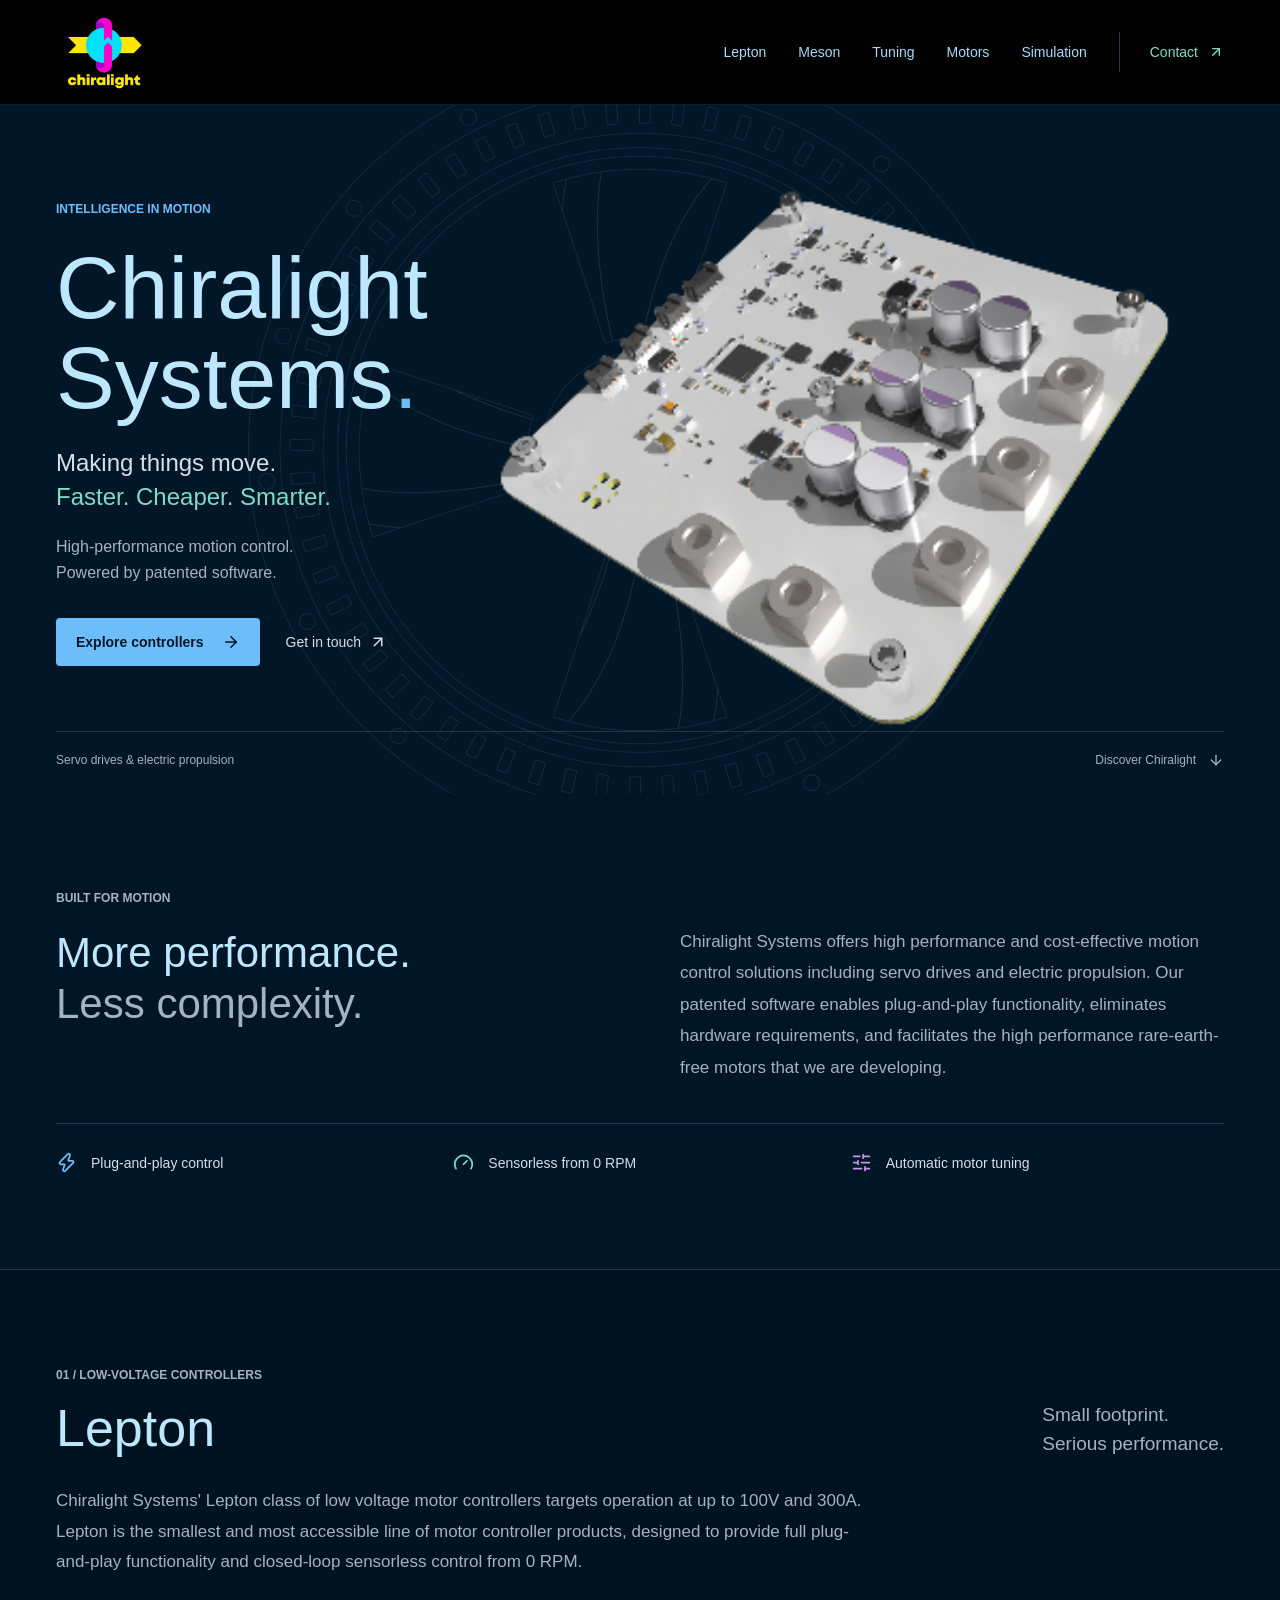
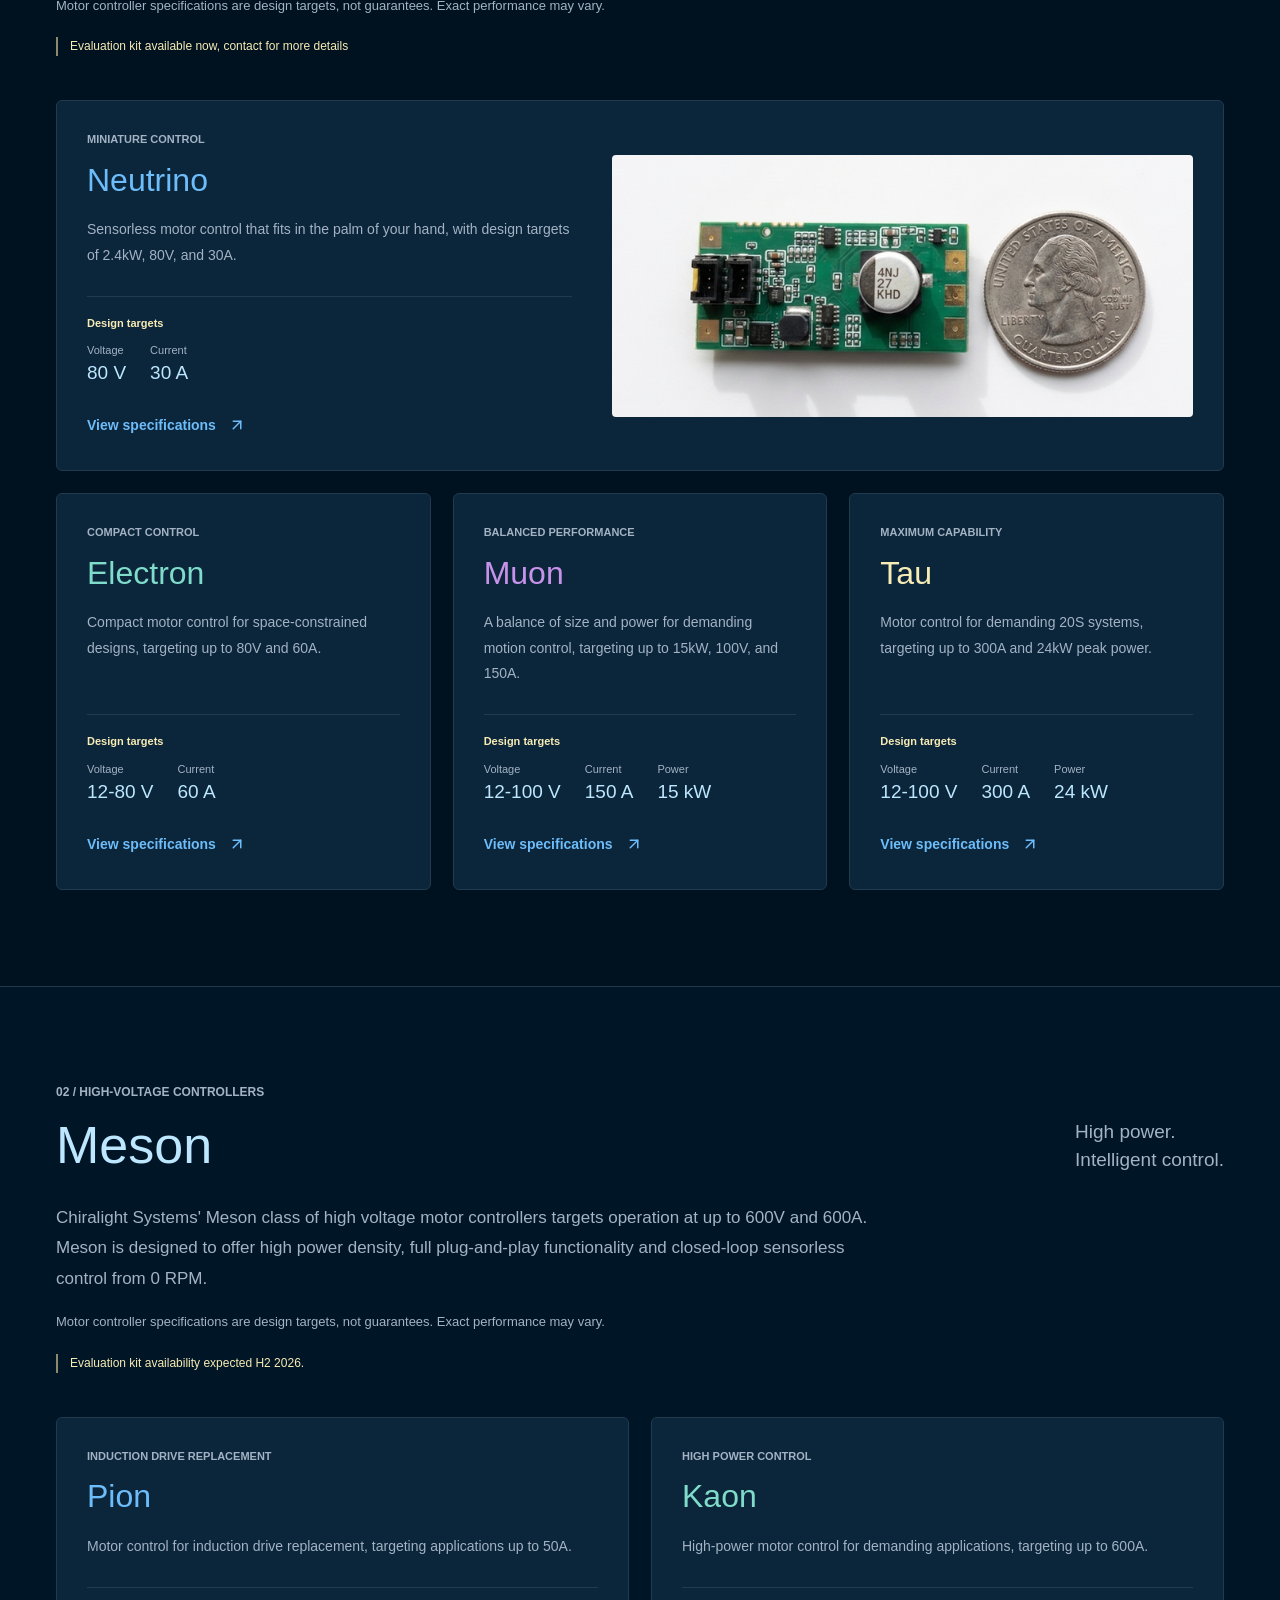
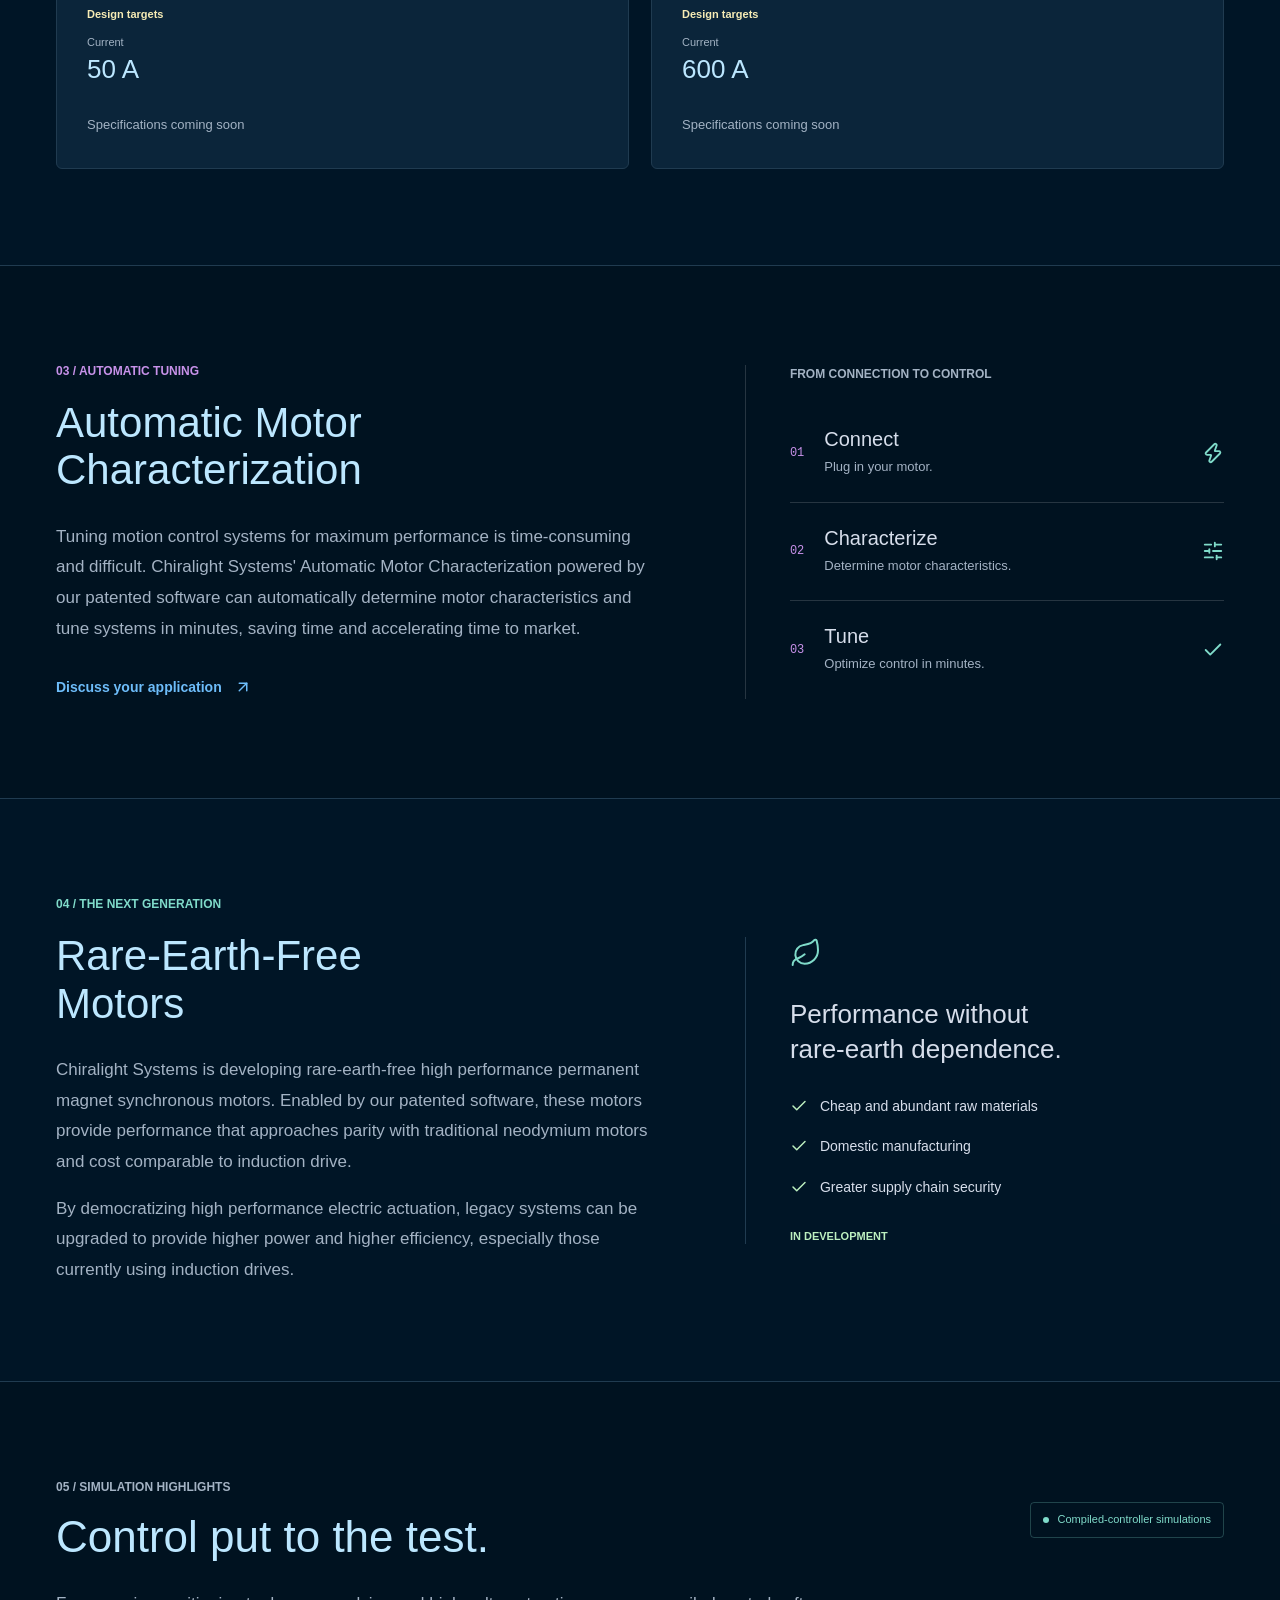
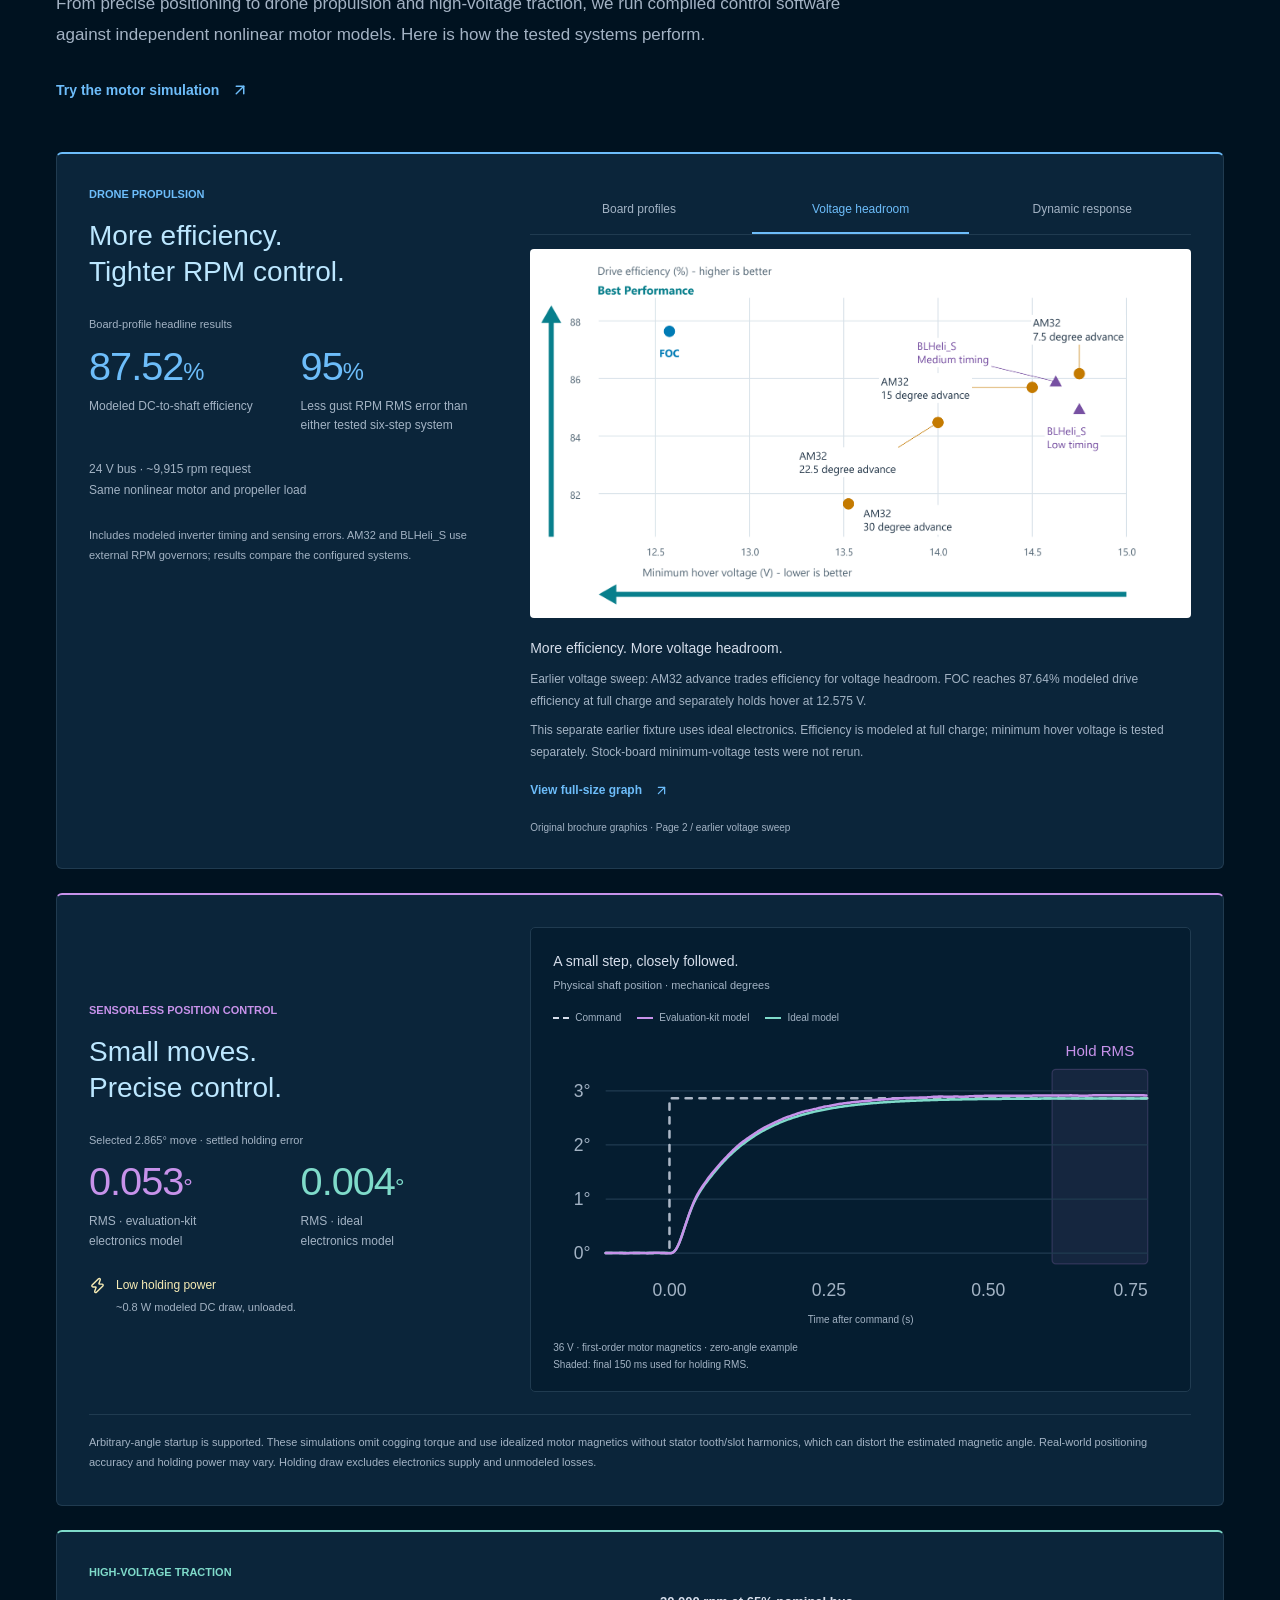
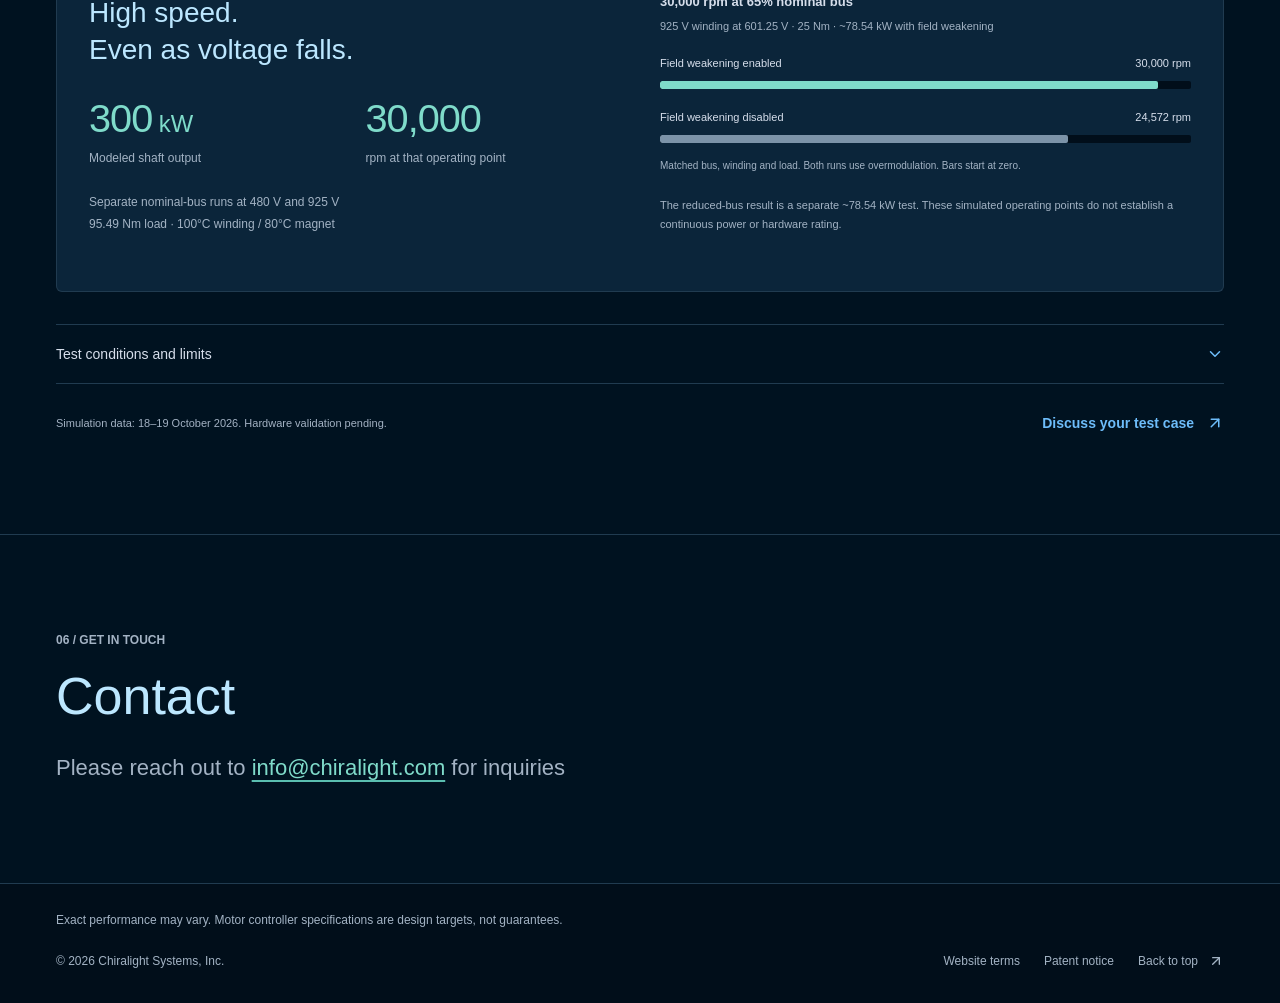
==== commit 116abeda: "Update build artifacts from chiralightsystems/website@4843d3ff278ff615536b9a4bd68aecd13388fd99" ====
--- a/index.html
+++ b/index.html
@@ -6,7 +6,7 @@
     <meta name="description" content="Chiralight Systems develops high-performance motor controllers, automatic motor characterization, and rare-earth-free motors powered by patented software." />
     <meta name="theme-color" content="#011627" />
     <title>Chiralight Systems</title>
-    <script type="module" crossorigin src="/assets/index-D4R8vAyo.js"></script>
+    <script type="module" crossorigin src="/assets/index-BPQbqEWz.js"></script>
     <link rel="stylesheet" crossorigin href="/assets/index-6BXGvNo6.css">
   </head>
   <body>
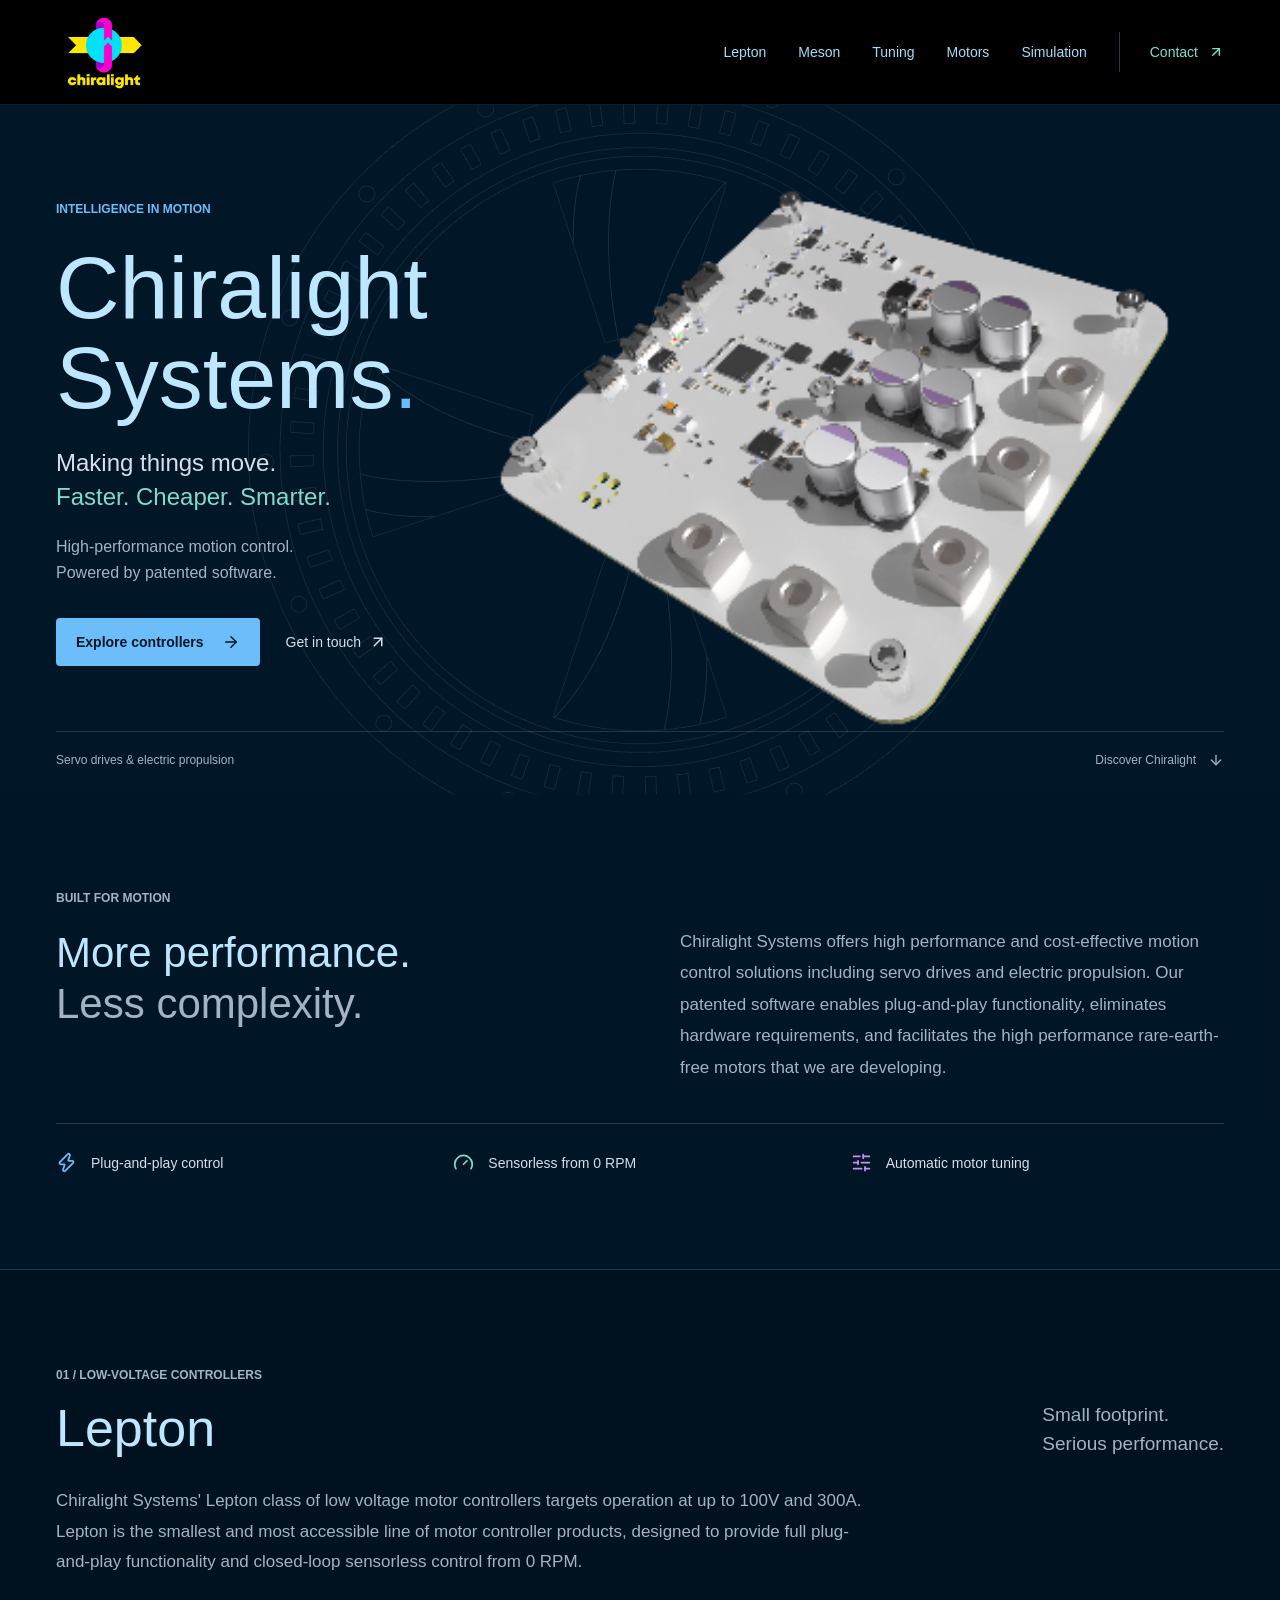
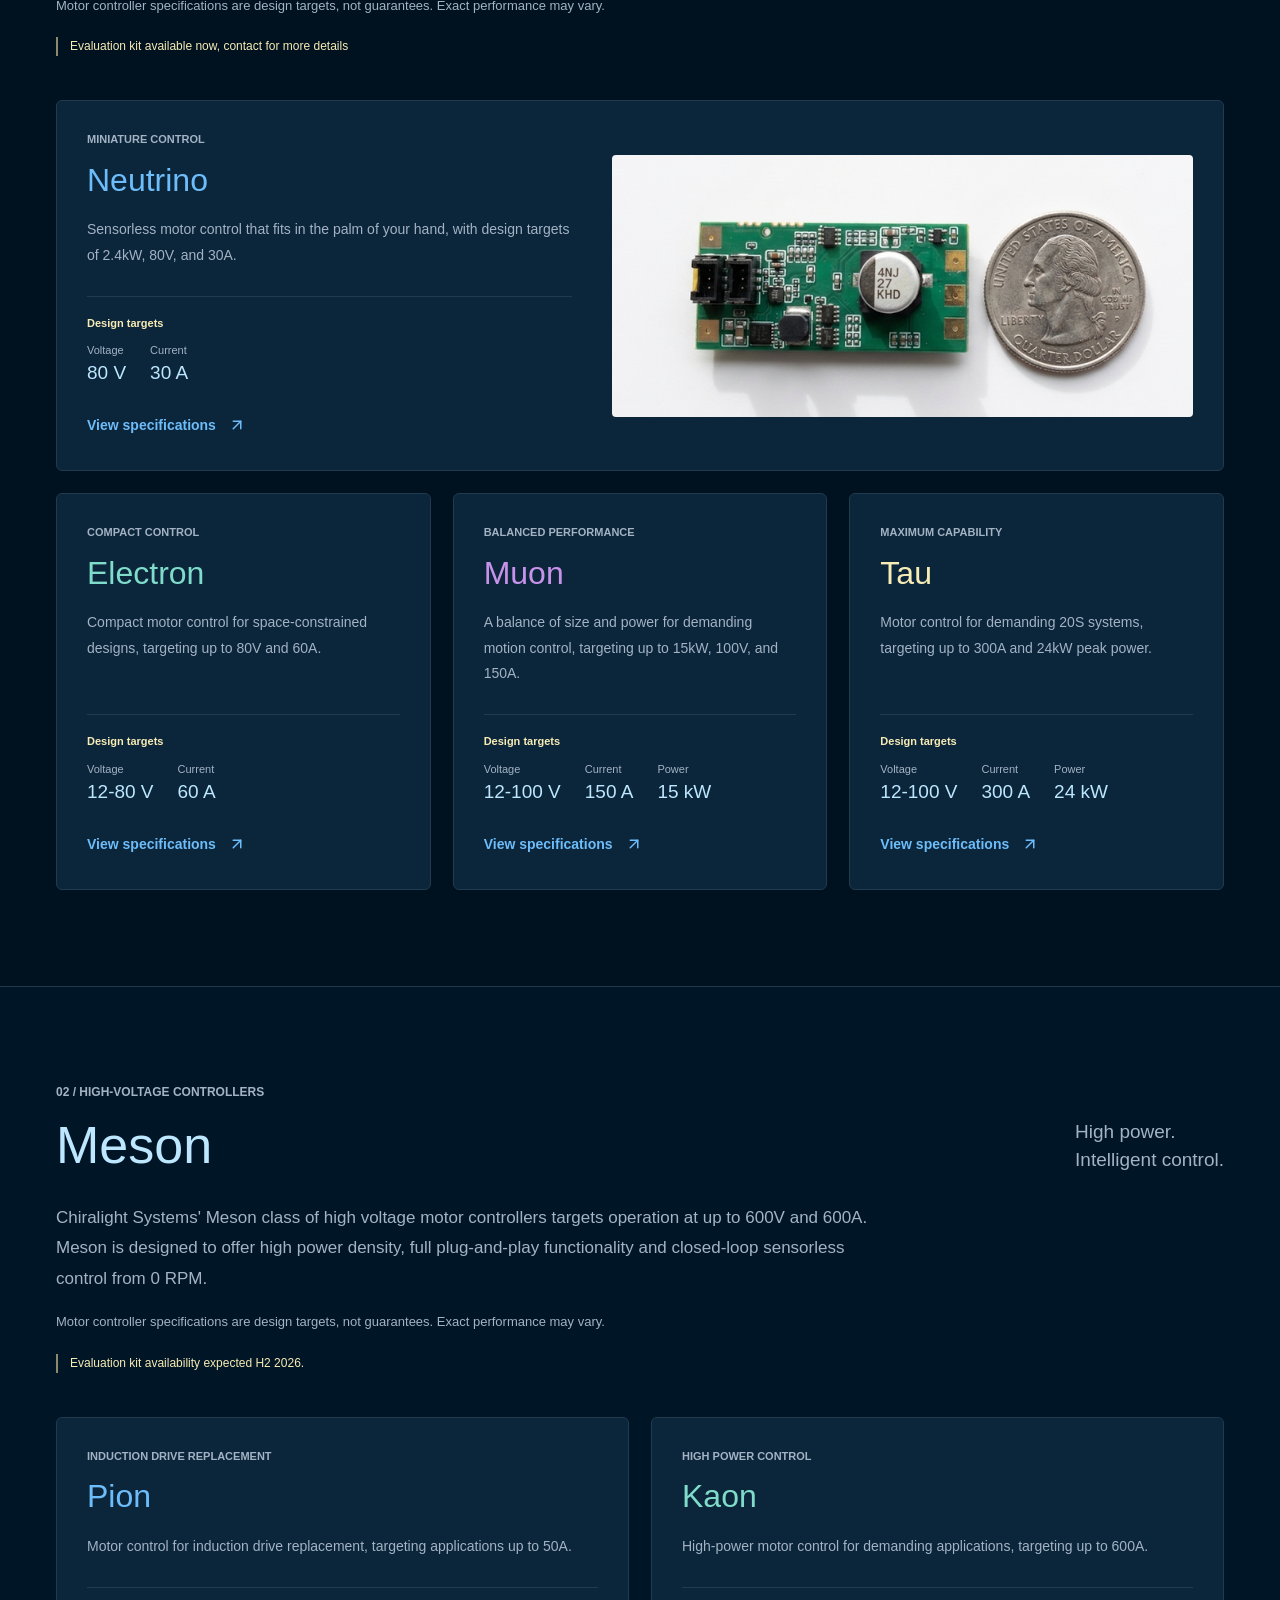
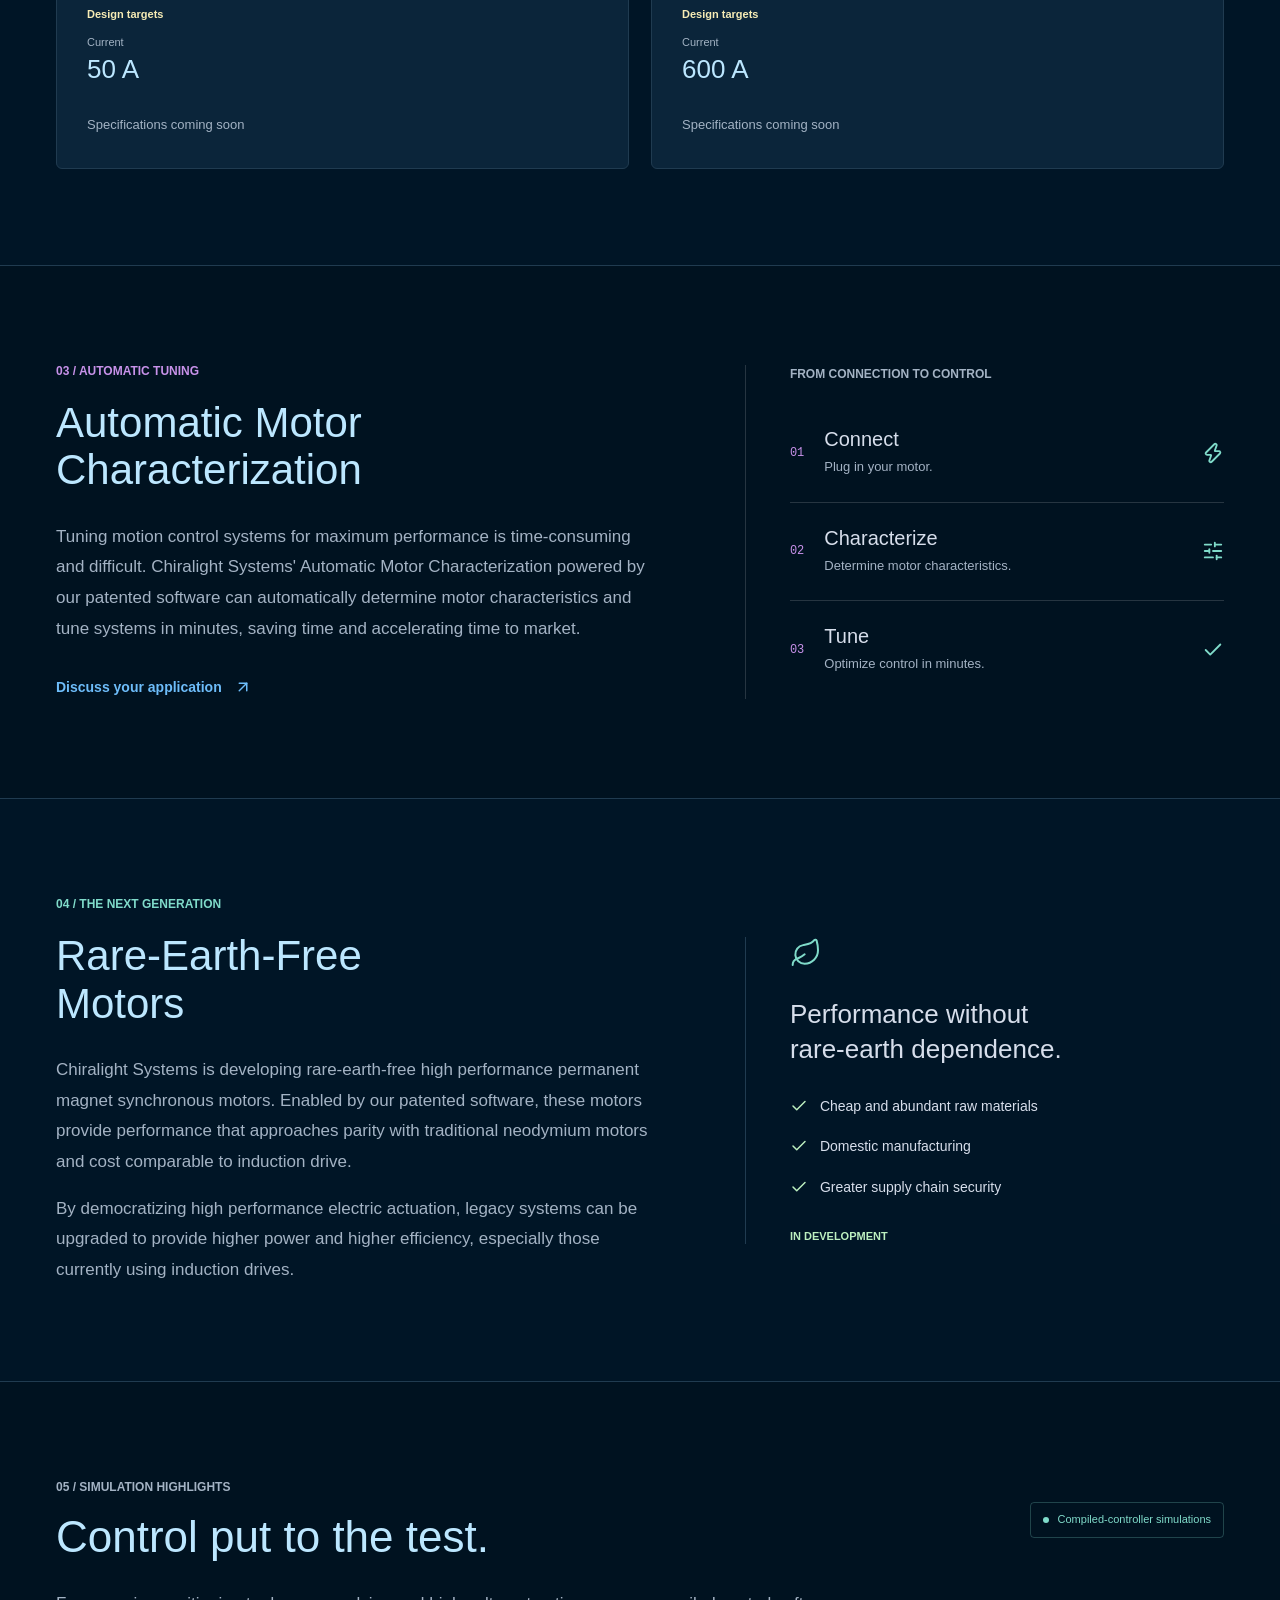
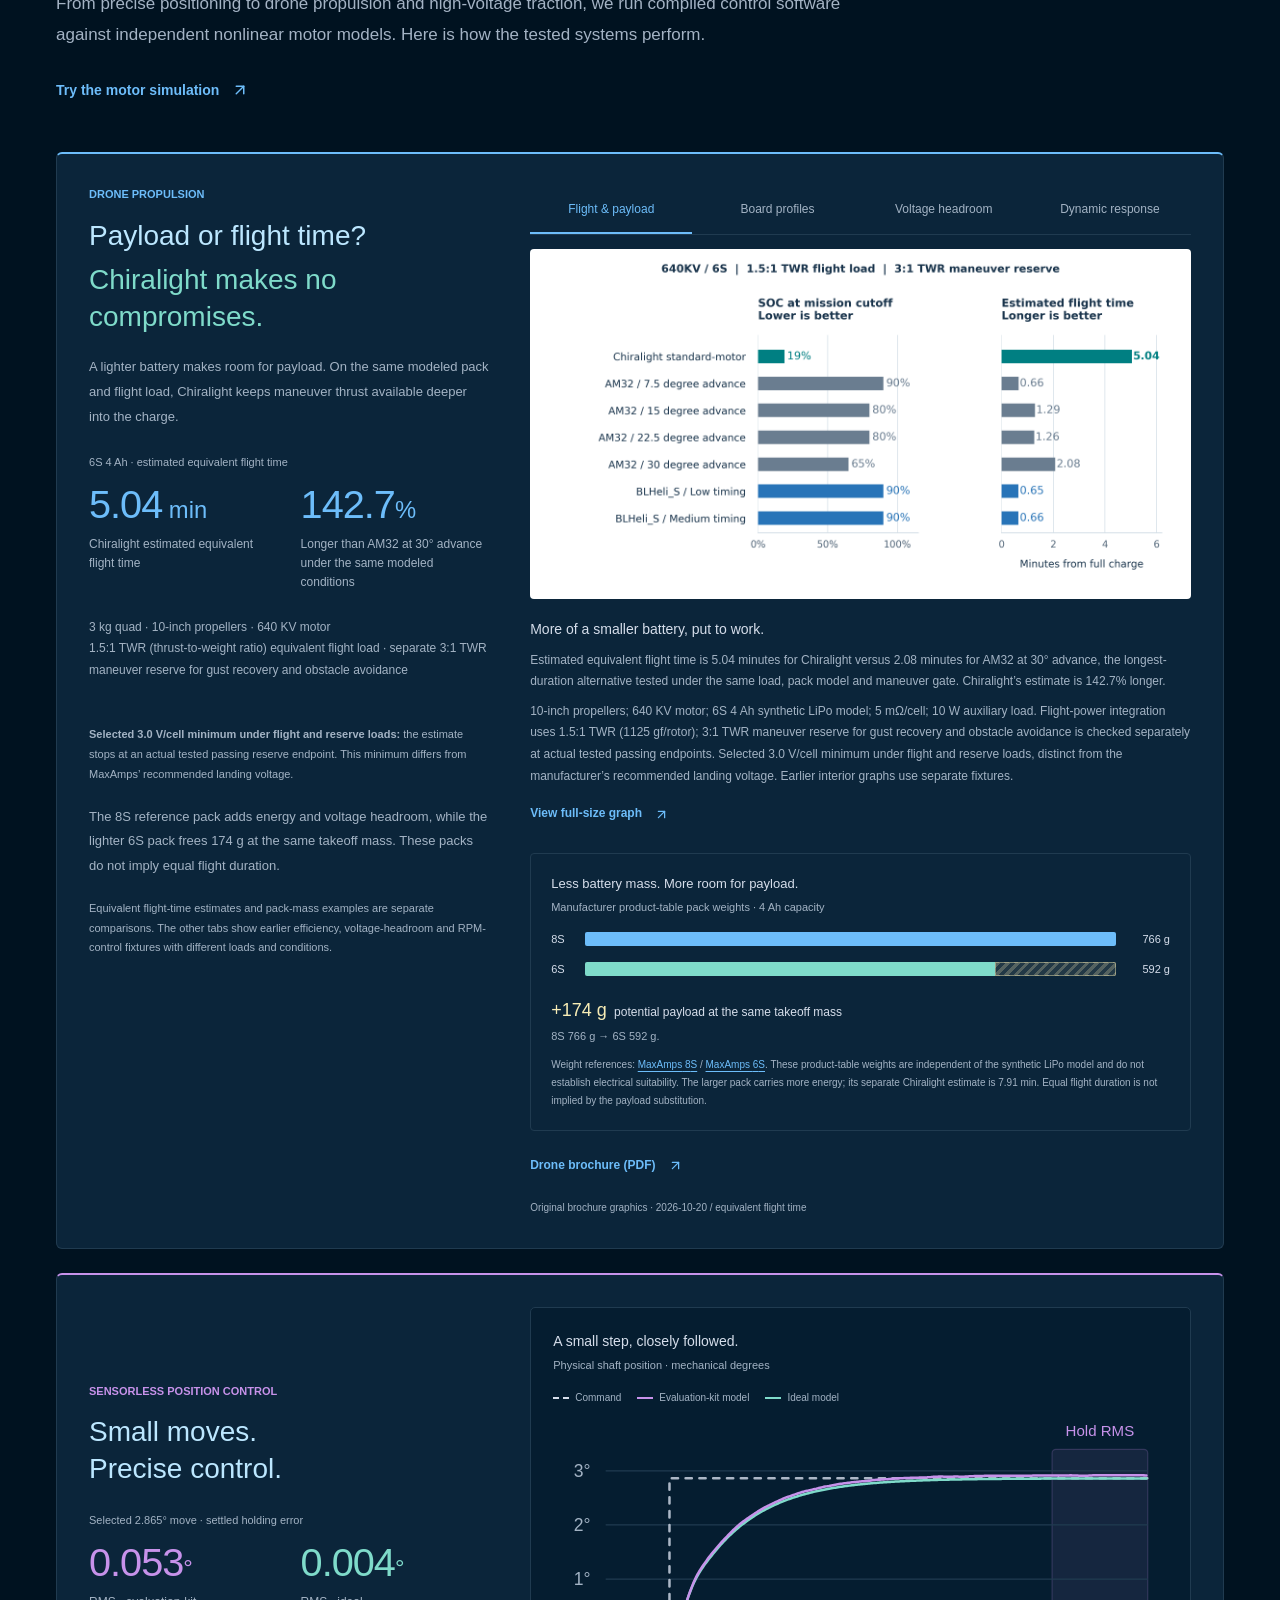
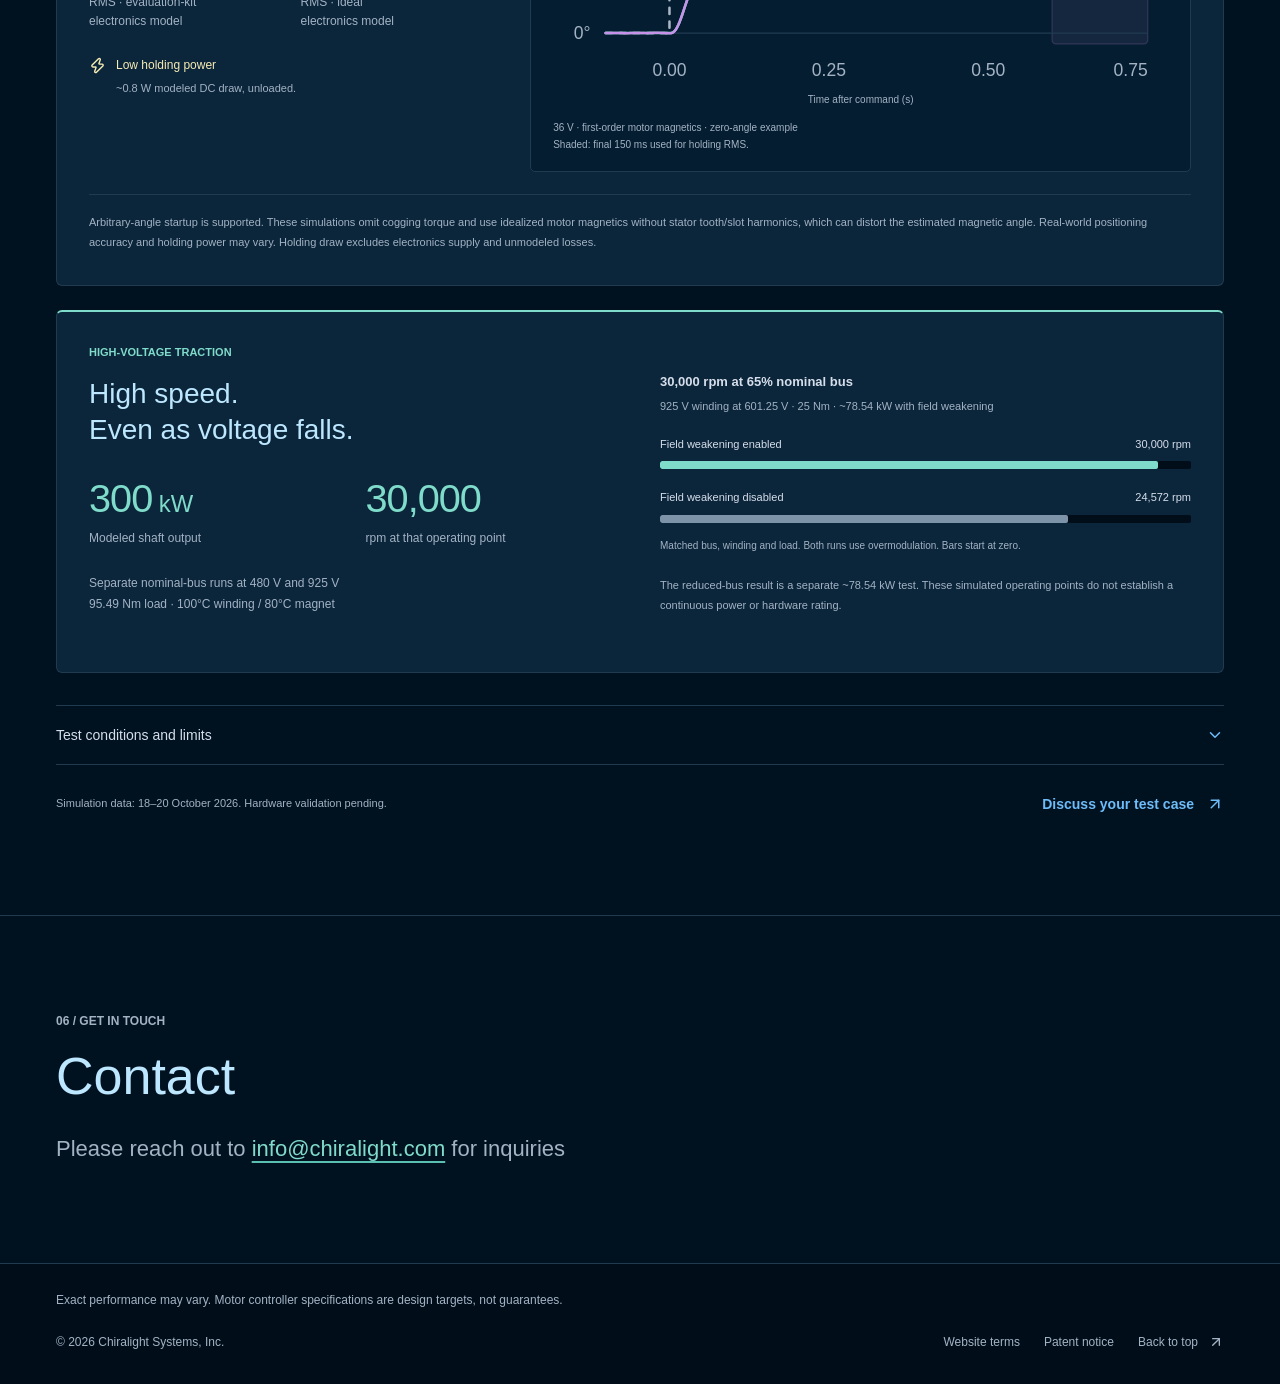
==== commit db3f3006: "Update build artifacts from chiralightsystems/website@b25405fc250afe24c6ba0ec5ddb4ce70a84cd588" ====
--- a/index.html
+++ b/index.html
@@ -6,8 +6,8 @@
     <meta name="description" content="Chiralight Systems develops high-performance motor controllers, automatic motor characterization, and rare-earth-free motors powered by patented software." />
     <meta name="theme-color" content="#011627" />
     <title>Chiralight Systems</title>
-    <script type="module" crossorigin src="/assets/index-BPQbqEWz.js"></script>
-    <link rel="stylesheet" crossorigin href="/assets/index-6BXGvNo6.css">
+    <script type="module" crossorigin src="/assets/index-DKVFmceP.js"></script>
+    <link rel="stylesheet" crossorigin href="/assets/index-Cd4Xc_Ks.css">
   </head>
   <body>
     <div id="root"></div>
--- a/assets/index-Cd4Xc_Ks.css
+++ b/assets/index-Cd4Xc_Ks.css
@@ -0,0 +1 @@
+:root{font-family:Segoe UI,-apple-system,BlinkMacSystemFont,Arial,sans-serif;color:#d6deeb;background:#011627;color-scheme:dark;font-synthesis:none;text-rendering:optimizeLegibility;-webkit-font-smoothing:antialiased;--ink: #d6deeb;--muted: #a3b3c4;--accent: #6dbdfa;--accent-ink: #6dbdfa;--mint: #7fdbca;--violet: #c792ea;--gold: #f7ecb5;--line: #203b50;--surface: #011627;--surface-alt: #010e1a;--surface-card: #0b253a;--section-surface: #01162766;--section-surface-alt: #010e1a80;--dark-300: #010e1a;--dark-200: #011627;--light-300: #d6deeb;--light-200: #bce7ff}*{box-sizing:border-box;letter-spacing:0}html{scroll-behavior:smooth;scroll-padding-top:124px}body{margin:0;min-width:min(320px,100%)}.site-shell{position:relative;isolation:isolate}button,a{-webkit-tap-highlight-color:transparent}button{font:inherit;cursor:pointer}a{color:inherit;text-decoration:none}button,h1,h2,h3,p,ul,ol,dl{margin:0}button{border:0}svg{flex-shrink:0}::selection{background:#103362;color:#bce7ff}:focus-visible{outline:3px solid #219fd5;outline-offset:5px}.container{width:min(1200px,calc(100% - 112px));margin-inline:auto}.section{padding-block:96px}.eyebrow{font-size:12px;font-weight:600;text-transform:uppercase;color:var(--muted);line-height:1.6}h2{font-size:52px;font-weight:500;line-height:1.13;color:#bce7ff}.muted{color:var(--muted)}.accent{color:var(--accent)}.sr-only{position:absolute;width:1px;height:1px;padding:0;margin:-1px;overflow:hidden;clip-path:inset(50%);white-space:nowrap;border:0}.skip-link{position:fixed;top:10px;left:16px;z-index:100;padding:12px 20px;background:var(--accent);color:#011627;transform:translateY(-160%)}.skip-link:focus{transform:translateY(0)}.site-header{position:sticky;top:0;z-index:20;background:#000;color:#d6deeb;border-bottom:1px solid #219fd533}.nav-inner{display:flex;justify-content:space-between;align-items:center;min-height:104px;gap:32px}.brand{display:inline-flex;align-items:center;flex-shrink:0}.brand-logo{display:block;width:96px;height:96px;object-fit:contain}.navigation{display:flex;align-items:center;gap:32px}.navigation a{display:inline-flex;align-items:center;gap:10px;font-size:14px;color:#a7dbf7;padding-block:12px;transition:color .16s}.navigation a:hover,.navigation a[aria-current]{color:var(--accent)}.navigation .nav-contact{color:var(--mint);border-left:1px solid var(--line);padding-left:30px}.icon-button{width:44px;height:44px;display:inline-flex;justify-content:center;align-items:center;border-radius:4px;background:transparent;color:inherit}.icon-button:hover{background:#8a93931a}.menu-toggle{display:none}.hero{position:relative;isolation:isolate;background:transparent;color:#d6deeb;overflow:hidden;height:calc(100svh - 212px);min-height:580px;max-height:860px}.generator-wireframe{position:fixed;top:0;right:0;bottom:0;left:0;z-index:-1;opacity:.2;pointer-events:none}.generator-wireframe canvas{display:block;width:100%;height:100%}.hero-photo{position:absolute;z-index:1;right:-2%;top:0;width:68%;height:100%;object-fit:contain;object-position:right center;pointer-events:none}.hero-inner{height:100%;position:relative;z-index:2;display:flex;flex-direction:column;justify-content:center;padding-block:48px 80px}.hero-copy{position:relative;max-width:500px}.hero-eyebrow{color:var(--accent);margin-bottom:24px}.hero h1{font-size:88px;font-weight:500;line-height:1.02;margin-bottom:24px;color:#bce7ff}.hero-tagline{font-size:24px;line-height:1.4}.hero-tagline span{color:var(--mint)}.hero-description{font-size:16px;line-height:1.65;color:var(--muted);margin-top:20px}.hero-actions{display:flex;align-items:center;gap:26px;margin-top:32px}.button{display:inline-flex;align-items:center;justify-content:center;gap:18px;padding:15px 20px;min-height:48px;font-size:14px;font-weight:600;border-radius:4px;transition:background .16s}.button-primary{background:var(--accent);color:#011627}.button-primary:hover{background:#99d0f7}.hero-contact{display:inline-flex;align-items:center;gap:8px;font-size:14px;padding-block:14px}.hero-contact:hover{color:var(--accent)}.hero-footer{position:absolute;bottom:25px;width:100%;display:flex;justify-content:space-between;align-items:center;border-top:1px solid #ffffff24;padding-top:20px;color:var(--muted);font-size:12px}.hero-footer a{display:inline-flex;align-items:center;gap:12px}.hero-footer a:hover{color:#fff}.overview{background:var(--section-surface)}.overview .container{display:grid;grid-template-columns:1fr 1fr;gap:40px 80px}.overview-heading .eyebrow{margin-bottom:20px}.overview h2{font-size:42px;line-height:1.2}.overview-description{padding-top:37px;color:var(--muted);font-size:17px;line-height:1.85}.capabilities{display:grid;grid-template-columns:repeat(3,1fr);grid-column:1 / -1;border-top:1px solid var(--line);padding-top:28px;gap:24px}.capabilities>div{display:flex;align-items:center;gap:14px;font-size:14px;font-weight:500}.capabilities svg{color:var(--accent)}.capabilities>div:nth-child(2) svg{color:var(--mint)}.capabilities>div:nth-child(3) svg{color:var(--violet)}.product-section{border-top:1px solid var(--line);background:var(--section-surface-alt)}.section-heading{display:flex;align-items:flex-end;justify-content:space-between;gap:32px;margin-bottom:28px}.section-heading .eyebrow{margin-bottom:14px}.section-summary{font-size:19px;line-height:1.5;color:var(--muted)}.section-description{max-width:820px;font-size:17px;line-height:1.8;color:var(--muted)}.specification-notice{max-width:820px;margin-top:16px;font-size:13px;line-height:1.8;color:var(--muted)}.availability{display:inline-block;font-size:12px;color:var(--gold);margin-top:20px;border-left:2px solid #8c896c;padding-left:12px;line-height:1.6}.product-grid{display:grid;grid-template-columns:repeat(3,minmax(0,1fr));gap:22px;margin-top:44px}.product-card{display:flex;flex-direction:column;padding:30px;background:var(--surface-card);border:1px solid var(--line);border-radius:6px}.product-card-content{display:flex;flex-direction:column;flex:1;min-width:0}.product-card-with-image{grid-column:1 / -1;display:grid;grid-template-columns:1fr 1.2fr;align-items:center;gap:40px}.product-image{display:block;width:100%;height:auto;aspect-ratio:731 / 330;object-fit:contain;border-radius:4px}.product-card h3{font-size:32px;line-height:1.2;font-weight:500;margin-top:12px;color:var(--accent)}.product-card:nth-child(2) h3{color:var(--mint)}.product-card:nth-child(3) h3{color:var(--violet)}.product-card:nth-child(4) h3{color:var(--gold)}.product-card .eyebrow{font-size:11px}.product-description{font-size:14px;color:var(--muted);line-height:1.8;margin-block:18px 28px;flex:1}.product-metrics-label{border-top:1px solid var(--line);padding-top:18px;font-size:11px;font-weight:600;line-height:1.6;color:var(--gold)}.product-metrics{display:flex;flex-wrap:wrap;gap:16px 24px;padding-top:12px;margin-bottom:26px}.product-metrics dt{color:var(--muted);font-size:11px;margin-bottom:6px}.product-metrics dd{margin:0;font-size:19px;font-weight:500;white-space:nowrap;color:#bce7ff}.text-link{display:inline-flex;align-items:center;gap:12px;font-size:14px;font-weight:600;color:var(--accent-ink);background:transparent;padding:6px 0;align-self:flex-start}.text-link:hover{color:#bce7ff;text-decoration:underline;text-underline-offset:5px}.coming-soon{color:var(--muted);font-size:13px;padding-block:6px}.meson-section{background:var(--section-surface)}.product-grid-two{grid-template-columns:repeat(2,minmax(0,1fr))}.meson-section .product-card{background:var(--surface-card)}.meson-section .product-metrics dd{font-size:26px}.feature-layout{display:grid;grid-template-columns:1.25fr 1fr;align-items:center;gap:90px}.feature-copy>.eyebrow{margin-bottom:18px}.feature-copy h2{font-size:42px;margin-bottom:28px}.feature-copy .section-description+.section-description{margin-top:16px}.feature-copy .text-link{margin-top:28px}.tuning-section{background:var(--section-surface-alt);color:var(--ink);border-block:1px solid var(--line)}.tuning-section .feature-copy>.eyebrow{color:var(--violet)}.tuning-section .section-description{color:var(--muted)}.tuning-section .text-link{color:var(--accent)}.tuning-section .text-link:hover{color:#bce7ff}.tuning-process{border-left:1px solid #ffffff26;padding-left:44px}.tuning-process>.eyebrow{margin-bottom:20px}.tuning-process ol{list-style:none;padding:0}.tuning-process li{display:flex;gap:20px;align-items:center;padding-block:24px;border-bottom:1px solid #ffffff26}.tuning-process li:last-child{border-bottom:0}.process-number{color:var(--violet);font-size:12px;font-family:Consolas,monospace}.tuning-process li>div{flex:1}.tuning-process li>svg{color:var(--mint)}.tuning-process h3{font-size:20px;font-weight:500;margin-bottom:6px}.tuning-process li p{font-size:13px;line-height:1.6;color:var(--muted)}.motors-section{background:var(--section-surface)}.motors-section .feature-copy>.eyebrow{color:var(--mint)}.motor-benefits{padding-left:44px;border-left:1px solid var(--line)}.motor-benefits>svg{color:var(--mint);margin-bottom:24px}.motor-benefits h3{font-size:26px;font-weight:500;line-height:1.35}.motor-benefits ul{list-style:none;padding:0;margin-block:28px;display:flex;flex-direction:column;gap:18px}.motor-benefits li{display:flex;gap:12px;font-size:14px;line-height:1.6}.motor-benefits li svg{color:#bcf0c0;margin-top:2px}.development-label{display:inline-block;font-size:11px;text-transform:uppercase;font-weight:600;color:#bcf0c0}.simulation-section{background:var(--section-surface-alt);border-top:1px solid var(--line)}.simulation-heading{align-items:center}.simulation-heading h2{font-size:44px}.simulation-status{display:inline-flex;align-items:center;gap:9px;color:var(--mint);font-size:11px;line-height:1.6;border:1px solid #7fdbca40;border-radius:4px;padding:8px 12px}.simulation-status:before{content:"";width:6px;height:6px;border-radius:50%;background:var(--mint);flex-shrink:0}.simulation-intro{max-width:840px}.simulation-bench-link{margin-top:18px;min-height:44px}.simulation-grid{display:grid;grid-template-columns:minmax(0,1fr);gap:24px;margin-top:40px}.simulation-card{min-width:0;padding:32px;border:1px solid var(--line);border-top:2px solid var(--accent);border-radius:6px;background:var(--surface-card);display:flex;flex-direction:column}.simulation-card>.eyebrow{color:var(--accent);font-size:11px}.simulation-card h3{color:#bce7ff;font-size:28px;line-height:1.3;font-weight:500;margin-top:14px}.simulation-drone-layout,.simulation-hv-layout{display:grid;grid-template-columns:minmax(0,.85fr) minmax(0,1.4fr);gap:40px;align-items:start}.simulation-drone-summary>.eyebrow{color:var(--accent);font-size:11px}.simulation-hv-layout>div>.eyebrow{color:var(--mint);font-size:11px}.simulation-hv-layout{grid-template-columns:repeat(2,minmax(0,1fr));align-items:center}.simulation-drone-summary .simulation-card-note{padding-top:0}.simulation-card h3 .drone-headline{display:inline-block;color:var(--mint);margin-top:8px}.drone-tradeoff{color:var(--muted);font-size:13px;line-height:1.9;margin-top:20px}.simulation-drone-summary>.simulation-card-note{margin-top:20px}.simulation-metric-context{color:var(--muted);font-size:11px;line-height:1.7;margin-top:24px}.simulation-metric-context+.simulation-metrics{margin-top:10px}.brochure-graphs{min-width:0}.brochure-tabs{display:grid;grid-template-columns:repeat(4,minmax(0,1fr));gap:4px;margin-bottom:14px;border-bottom:1px solid var(--line)}.brochure-tabs button{min-height:48px;padding:10px 6px;font-size:12px;line-height:1.5;color:var(--muted);background:transparent;border-bottom:2px solid transparent}.brochure-tabs button:hover{color:var(--ink)}.brochure-tabs button[aria-selected=true]{color:var(--accent);border-bottom-color:var(--accent)}.brochure-figure{margin:0}.brochure-image-link{display:block;padding:10px;background:#fff;border-radius:4px}.brochure-figure img{display:block;width:100%;height:auto}.brochure-figure figcaption{margin-top:18px;font-size:12px;line-height:1.8}.brochure-figure figcaption>strong{display:block;color:var(--ink);font-weight:500;font-size:14px}.brochure-figure figcaption>p{color:var(--muted);margin-top:8px}.brochure-figure .text-link{font-size:12px;margin-top:10px}.brochure-source{color:var(--muted);font-size:10px;line-height:1.7;margin-top:12px}.drone-payload-chart{margin:22px 0 0;padding:20px;border:1px solid var(--line);border-radius:4px}.drone-payload-chart figcaption>strong{display:block;font-size:13px;line-height:1.6;font-weight:500}.drone-payload-chart figcaption>span{display:block;color:var(--muted);font-size:11px;line-height:1.6;margin-top:4px}.drone-mass-row{display:grid;grid-template-columns:22px minmax(0,1fr) 42px;gap:12px;align-items:center;margin-top:16px;font-size:11px}.drone-mass-row>strong{font-weight:500;text-align:right}.drone-mass-track{display:flex;height:14px;overflow:hidden;border-radius:2px}.drone-mass-track span{display:block;height:100%}.drone-mass-battery{width:100%;background:var(--accent)}.drone-mass-smaller{background:var(--mint)}.drone-mass-saving{background:repeating-linear-gradient(135deg,#f7ecb550 0,#f7ecb550 3px,#f7ecb519 3px,#f7ecb519 7px);border:1px solid #f7ecb570}.drone-payload-gain{margin-top:18px;font-size:12px;line-height:1.8}.drone-payload-gain strong{color:var(--gold);font-size:18px;font-weight:500;margin-right:4px}.drone-payload-gain>span{display:block;color:var(--muted);font-size:11px}.drone-payload-source{color:var(--muted);font-size:10px;line-height:1.8;margin-top:10px}.drone-payload-source a{color:var(--accent);text-decoration:underline;text-underline-offset:3px}.drone-brochure-links{display:flex;flex-wrap:wrap;gap:4px 22px;margin-top:12px}.drone-brochure-links .text-link{min-height:44px;font-size:12px}.simulation-card-hv{border-top-color:var(--mint)}.simulation-card-hv>.eyebrow{color:var(--mint)}.simulation-card-position{border-top-color:var(--violet)}.simulation-position-layout{display:grid;grid-template-columns:minmax(0,.85fr) minmax(0,1.4fr);gap:40px;align-items:center}.position-summary>.eyebrow{color:var(--violet);font-size:11px}.position-metrics>div:nth-child(2) strong{color:var(--mint)}.position-power{display:flex;align-items:flex-start;gap:10px;color:var(--gold)}.position-power>svg{margin-top:2px}.position-power p{font-size:12px;line-height:1.7}.position-power strong{display:block;font-weight:500}.position-power span{display:block;color:var(--muted);font-size:11px;margin-top:3px}.position-chart{min-width:0;margin:0;padding:22px 22px 18px;border:1px solid var(--line);border-radius:5px;background:#01162780}.position-chart figcaption>strong{display:block;font-size:14px;font-weight:500;line-height:1.6}.position-chart figcaption>span{display:block;margin-top:4px;color:var(--muted);font-size:11px;line-height:1.6}.position-chart-legend{display:flex;flex-wrap:wrap;gap:8px 16px;margin-block:16px 12px;color:var(--muted);font-size:10px;line-height:1.6}.position-chart-legend>span{display:inline-flex;align-items:center;gap:6px}.position-chart-legend>span:before{content:"";display:inline-block;width:16px;border-top:2px solid var(--violet)}.position-chart-legend>.position-legend-command:before{border-top:2px dashed #d6deeb}.position-chart-legend>.position-legend-ideal:before{border-color:var(--mint)}.position-chart svg{width:100%;height:auto;display:block;overflow:visible}.position-hold-window{fill:#c792ea14;stroke:#c792ea30}.position-grid-line{stroke:var(--line);stroke-width:1}.position-axis-label{font-size:14px;fill:var(--muted);font-variant-numeric:tabular-nums}.position-window-label{font-size:12px;fill:var(--violet)}.position-chart path{fill:none;stroke-width:2;stroke-linecap:round;stroke-linejoin:round}.position-command-line{stroke:#d6deeb;stroke-dasharray:5 6;opacity:.8}.position-ideal-line{stroke:var(--mint)}.position-kit-line{stroke:var(--violet)}.position-time-label{color:var(--muted);font-size:10px;text-align:center}.position-chart-note{color:var(--muted);font-size:10px;line-height:1.7;margin-top:14px}.position-scope{color:var(--muted);font-size:11px;line-height:1.8;margin-top:22px;padding-top:18px;border-top:1px solid var(--line)}.position-evidence-links{display:flex;flex-wrap:wrap;gap:8px 22px}.position-evidence-links a{color:var(--accent);text-decoration:underline;text-underline-offset:4px;padding-block:6px}.simulation-metrics{display:grid;grid-template-columns:repeat(2,minmax(0,1fr));gap:22px;margin-block:28px 24px}.simulation-metrics strong{display:block;font-size:clamp(28px,3.1vw,42px);font-weight:500;color:var(--accent);letter-spacing:-1px;white-space:nowrap;font-variant-numeric:tabular-nums}.simulation-metrics strong span{font-size:.6em;letter-spacing:0}.simulation-metrics p{font-size:12px;line-height:1.6;color:var(--muted);margin-top:8px;max-width:190px}.position-metrics strong{color:var(--violet)}.simulation-card-hv .simulation-metrics strong{color:var(--mint)}.simulation-condition{font-size:12px;line-height:1.8;color:var(--muted);padding-bottom:24px}.simulation-table-wrap{margin-top:4px}.simulation-table{width:100%;border-collapse:collapse;font-size:12px;line-height:1.6;font-variant-numeric:tabular-nums}.simulation-table caption{text-align:left;font-size:13px;color:var(--ink);font-weight:600;padding-bottom:14px}.simulation-table th,.simulation-table td{border-bottom:1px solid var(--line);padding:13px 4px;text-align:right}.simulation-table th:first-child{text-align:left;padding-left:0}.simulation-table th:last-child,.simulation-table td:last-child{padding-right:0}.simulation-table thead th{font-size:10px;color:var(--muted);font-weight:500;vertical-align:bottom;padding-top:0}.simulation-table tbody th{font-weight:500}.simulation-table tbody tr:first-child{color:var(--accent)}.simulation-table tbody td{white-space:nowrap}.simulation-card-note{font-size:11px;line-height:1.8;color:var(--muted);margin-top:auto;padding-top:22px}.simulation-speed-chart{margin:4px 0 0}.simulation-speed-chart figcaption strong{display:block;font-size:13px;line-height:1.6;font-weight:600}.simulation-speed-chart figcaption>span{display:block;color:var(--muted);font-size:11px;line-height:1.7;margin-top:4px}.simulation-speed-chart ul{list-style:none;padding:0;margin-top:20px;display:grid;gap:20px}.simulation-bar-label{display:flex;justify-content:space-between;gap:12px;font-size:11px;line-height:1.6}.simulation-bar-label strong{font-weight:500;white-space:nowrap;font-variant-numeric:tabular-nums}.simulation-bar-track{height:8px;background:#010e1a;border-radius:2px;margin-top:8px;overflow:hidden}.simulation-bar-track span{height:100%;display:block;border-radius:2px;background:var(--mint)}.simulation-speed-chart li:nth-child(2) .simulation-bar-track span{background:#7c93a8}.simulation-speed-chart>p{color:var(--muted);font-size:10px;line-height:1.7;margin-top:14px}.simulation-method{border-block:1px solid var(--line);margin-top:32px}.simulation-method summary{list-style:none;cursor:pointer;padding-block:20px;display:flex;justify-content:space-between;align-items:center;gap:20px;font-size:14px;color:var(--ink)}.simulation-method summary::-webkit-details-marker{display:none}.simulation-method summary svg{color:var(--accent);transition:transform .16s}.simulation-method[open] summary svg{transform:rotate(180deg)}.simulation-method-content{display:grid;grid-template-columns:repeat(2,minmax(0,1fr));gap:40px;padding-bottom:28px}.simulation-method-content h3{font-size:14px;color:var(--ink);font-weight:500;margin-bottom:12px}.simulation-method-content p{color:var(--muted);font-size:12px;line-height:1.9}.simulation-method-content p+p{margin-top:12px}.simulation-footer{display:flex;justify-content:space-between;align-items:center;gap:20px;padding-top:24px}.simulation-footer>p{font-size:11px;color:var(--muted);line-height:1.7}.contact-section{background:var(--section-surface-alt);border-top:1px solid var(--line)}.contact-section .eyebrow{margin-bottom:16px}.contact-section h2{margin-bottom:24px}.contact-section p:last-child{font-size:22px;line-height:1.7;color:var(--muted)}.contact-section p a{color:var(--mint);text-decoration:underline;text-decoration-color:#5abeb0;text-underline-offset:5px;overflow-wrap:anywhere}.contact-section p a:hover{color:#bcf0c0}.site-footer{background:#010e1a;color:var(--muted);padding-block:26px;border-top:1px solid var(--line)}.footer-disclaimer{margin-bottom:14px;font-size:12px;line-height:1.8}.footer-inner{display:flex;align-items:center;justify-content:space-between;gap:24px;font-size:12px}.footer-links{display:flex;flex-wrap:wrap;align-items:center;gap:8px 24px}.site-footer a{display:inline-flex;align-items:center;gap:10px;padding-block:8px}.site-footer a:hover{color:var(--accent)}.specs-dialog{padding:36px;width:min(700px,calc(100% - 32px));max-height:calc(100svh - 48px);border:1px solid #219fd566;border-radius:6px;color:var(--ink);background:var(--surface);box-shadow:0 24px 100px #0008;overflow-y:auto}.specs-dialog::backdrop{background:#000000b8;-webkit-backdrop-filter:blur(4px);backdrop-filter:blur(4px)}.dialog-heading{display:flex;align-items:flex-start;justify-content:space-between;gap:20px;margin-bottom:28px}.dialog-heading .eyebrow{margin-bottom:8px}.dialog-heading h2{font-size:36px}.specs-dialog .specification-notice{margin:0 0 20px}.specs-table{width:100%;border-collapse:collapse;table-layout:fixed;font-size:14px;line-height:1.6}.specs-table th,.specs-table td{border-bottom:1px solid var(--line);padding-block:14px;text-align:left;vertical-align:top;overflow-wrap:anywhere}.specs-table th{width:42%;font-weight:500;padding-right:24px}.specs-table td{color:var(--muted)}.specs-table tr:last-child th,.specs-table tr:last-child td{border-bottom:0}@media (min-width: 1600px){.container{width:min(1320px,calc(100% - 160px))}.hero h1{font-size:100px}}@media (max-width: 1100px){.container{width:calc(100% - 72px)}.navigation{gap:22px}.hero h1{font-size:76px}.hero-photo{right:-2%;width:62%}.hero-copy{max-width:380px}.hero-actions{gap:18px}.overview .container{gap:40px}.product-card{padding:24px}.product-grid,.product-metrics{gap:16px}.product-metrics dd{font-size:17px}.feature-layout{gap:44px}.feature-copy h2{font-size:36px}.tuning-process,.motor-benefits{padding-left:28px}.simulation-grid{gap:18px}.simulation-card{padding:24px}.simulation-metrics{gap:14px}.simulation-drone-layout,.simulation-hv-layout,.simulation-position-layout{gap:28px}}@media (max-width: 950px){.simulation-position-layout{grid-template-columns:minmax(0,1fr);gap:26px}}@media (min-width: 761px) and (max-width: 1000px){.hero h1{font-size:64px}.hero-copy{max-width:330px}.hero-photo{width:52%}.hero-tagline{font-size:22px}.hero-actions{gap:16px}.hero-actions .button{padding-inline:16px;gap:12px}}@media (max-width: 760px){html{scroll-padding-top:108px}.container{width:calc(100% - 40px)}.section{padding-block:60px}h2{font-size:40px}.nav-inner{min-height:88px}.brand-logo{width:80px;height:80px}.menu-toggle{display:inline-flex}.navigation{display:none;position:absolute;top:100%;left:0;width:100%;background:#010e1a;border-top:1px solid var(--line);padding:12px 20px 20px;box-shadow:0 20px 30px #0005}.navigation.is-open{display:flex;flex-direction:column;align-items:stretch;gap:0}.navigation a{font-size:16px;padding:16px 4px}.navigation .nav-contact{padding:16px 4px;border-left:0;border-top:1px solid var(--line);justify-content:space-between;margin-top:8px}.hero{height:calc(100svh - 168px);min-height:630px;max-height:900px}.hero-photo{top:auto;bottom:45px;right:0;width:100%;height:44%;object-position:center}.hero-inner{padding-top:32px;padding-bottom:0;justify-content:flex-start}.hero-copy{max-width:none}.hero-eyebrow{font-size:11px;margin-bottom:18px}.hero h1{font-size:56px;margin-bottom:18px}.hero-tagline{font-size:21px}.hero-description{display:none}.hero-actions{margin-top:22px;gap:20px}.button{font-size:13px;padding:13px 16px;gap:10px}.hero-contact{font-size:13px;gap:6px}.hero-footer{bottom:16px;padding-top:14px;font-size:11px}.hero-footer>span{display:none}.hero-footer a{margin-left:auto}.overview .container{grid-template-columns:1fr;gap:24px}.overview h2{font-size:34px}.overview-description{padding-top:0;font-size:16px}.capabilities{grid-template-columns:1fr;gap:22px;padding-top:24px}.section-heading{gap:20px}.section-summary{font-size:14px}.section-description{font-size:16px;line-height:1.8}.section-heading .eyebrow{font-size:10px}.product-grid,.product-grid-two{grid-template-columns:1fr;gap:16px;margin-top:30px}.product-card{padding:26px}.product-card-with-image{grid-template-columns:1fr;gap:24px}.product-card-with-image .product-image{grid-row:1}.product-card h3{font-size:30px}.product-description{margin-block:16px 24px}.product-metrics{gap:28px}.product-metrics dd{font-size:20px}.feature-layout{grid-template-columns:1fr;gap:38px}.feature-copy h2{font-size:32px}.tuning-process,.motor-benefits{border-left:0;padding-left:0;padding-top:30px;border-top:1px solid var(--line)}.tuning-process{border-color:#ffffff26}.tuning-process li{padding-block:20px}.motor-benefits h3{font-size:26px}.simulation-heading{align-items:flex-start;flex-direction:column}.simulation-heading h2{font-size:34px}.simulation-grid{grid-template-columns:1fr;margin-top:30px}.simulation-card{padding:26px}.simulation-card h3{font-size:26px}.simulation-drone-layout,.simulation-hv-layout{grid-template-columns:minmax(0,1fr);gap:26px}.simulation-card.simulation-card-position{padding:24px 18px}.position-chart{padding:18px 8px 14px}.position-axis-label{font-size:22px}.position-window-label{font-size:18px}.simulation-drone-summary .simulation-condition{padding-bottom:18px}.brochure-tabs button{font-size:11px;padding-inline:2px}.brochure-tabs{grid-template-columns:repeat(2,minmax(0,1fr))}.drone-payload-chart{padding:16px}.simulation-metrics strong{font-size:36px}.simulation-method-content{grid-template-columns:1fr;gap:26px}.simulation-footer{align-items:flex-start;flex-direction:column;gap:12px}.contact-section p:last-child{font-size:19px}.footer-inner{flex-wrap:wrap;gap:8px 20px}.site-footer{padding-block:20px}.specs-dialog{padding:24px}.dialog-heading h2{font-size:30px}.specs-table{font-size:12px}.specs-table th{padding-right:16px}}@media (max-width: 760px) and (max-height: 760px){.hero{min-height:0;height:calc(100svh - 144px)}.hero h1{font-size:48px;margin-bottom:12px}.hero-inner{padding-top:24px}.hero-eyebrow{margin-bottom:12px}.hero-description{display:none}.hero-actions{margin-top:16px}.hero-photo{height:32%;bottom:48px}}@media (max-width: 370px){.feature-copy h2{font-size:28px}.hero-actions{gap:14px}.button{padding-inline:12px}.product-metrics{gap:20px}.simulation-card{padding:20px}.simulation-metrics{gap:12px}.simulation-metrics strong{font-size:30px}.simulation-table{font-size:11px}.simulation-table th,.simulation-table td{padding-inline:3px}.position-axis-label{font-size:24px}.position-window-label{font-size:20px}}@media (max-width: 370px) and (max-height: 760px){.hero h1{font-size:40px;margin-bottom:10px}.hero-tagline{font-size:18px;line-height:1.35}.hero-inner{padding-top:18px}.hero-eyebrow{margin-bottom:10px}.hero-actions{margin-top:14px}}@media (prefers-reduced-motion: reduce){html{scroll-behavior:auto}*,*:before,*:after{transition:none!important;animation:none!important}}
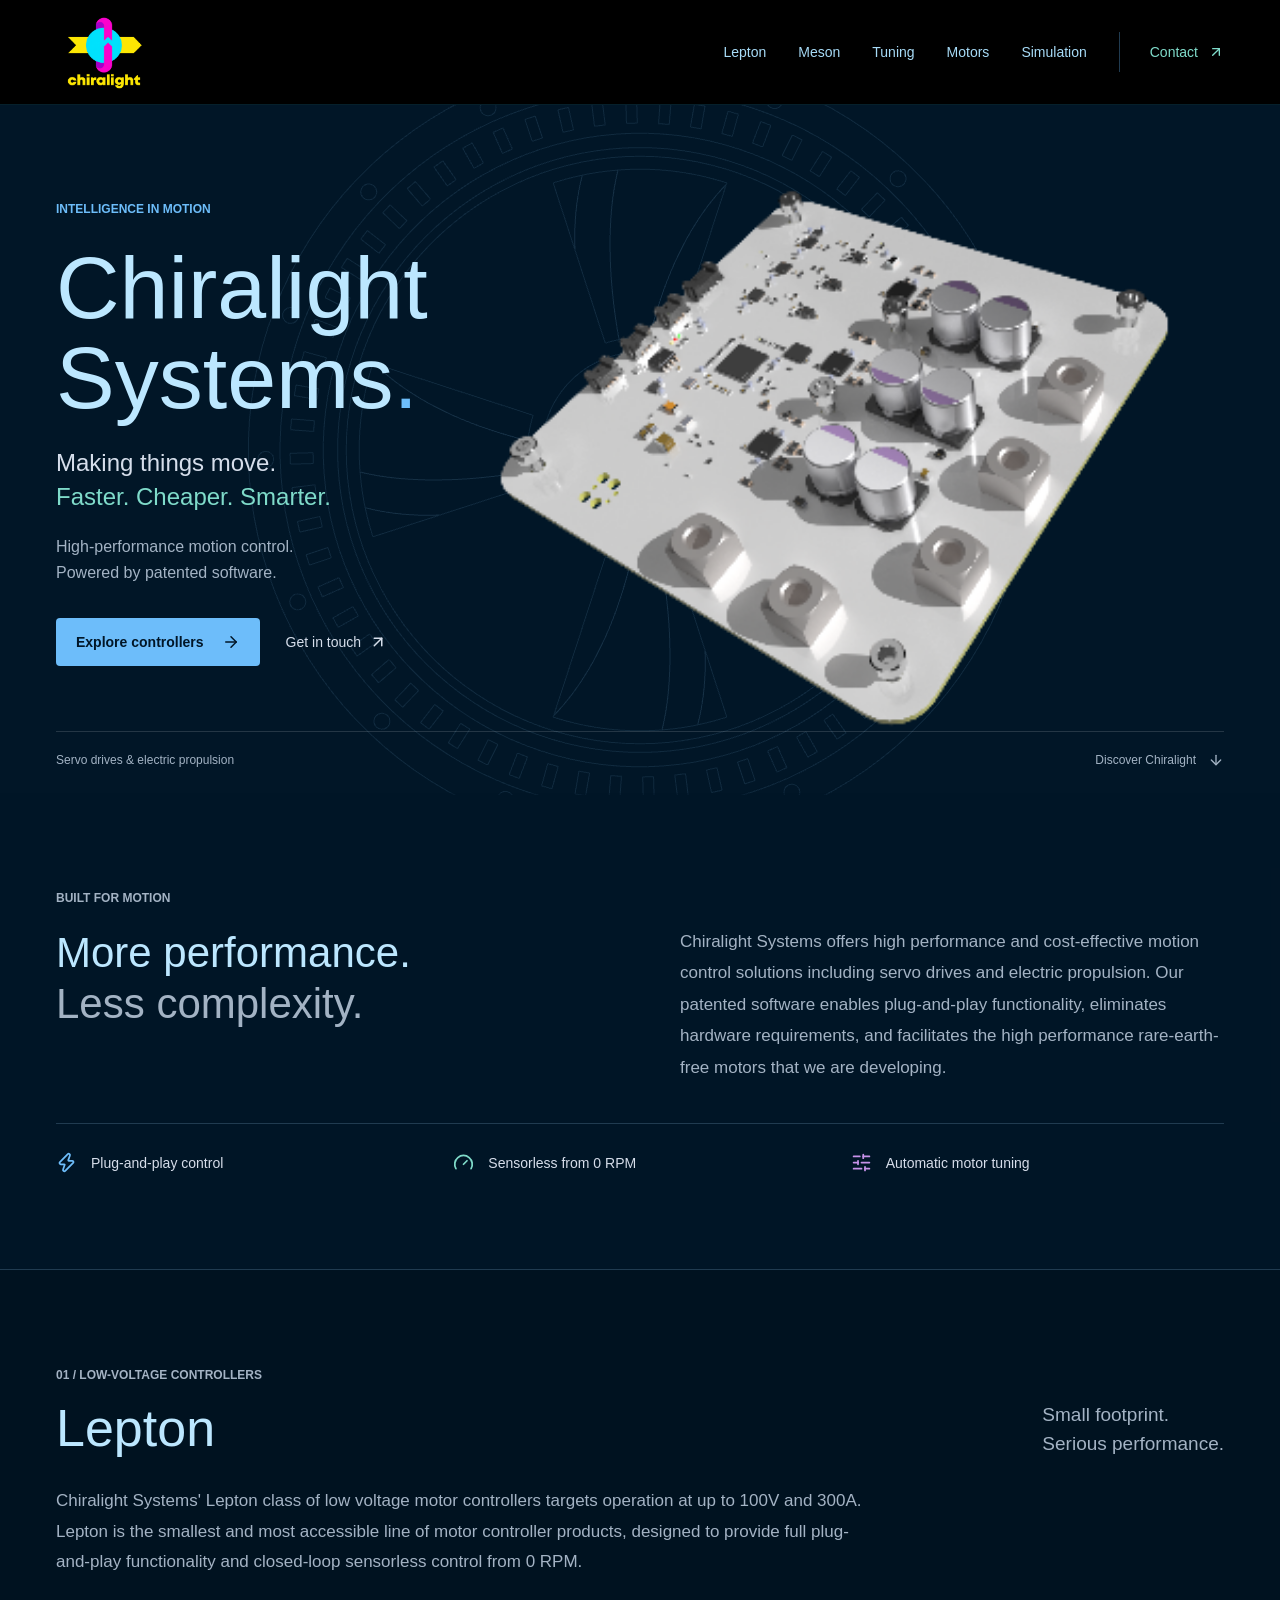
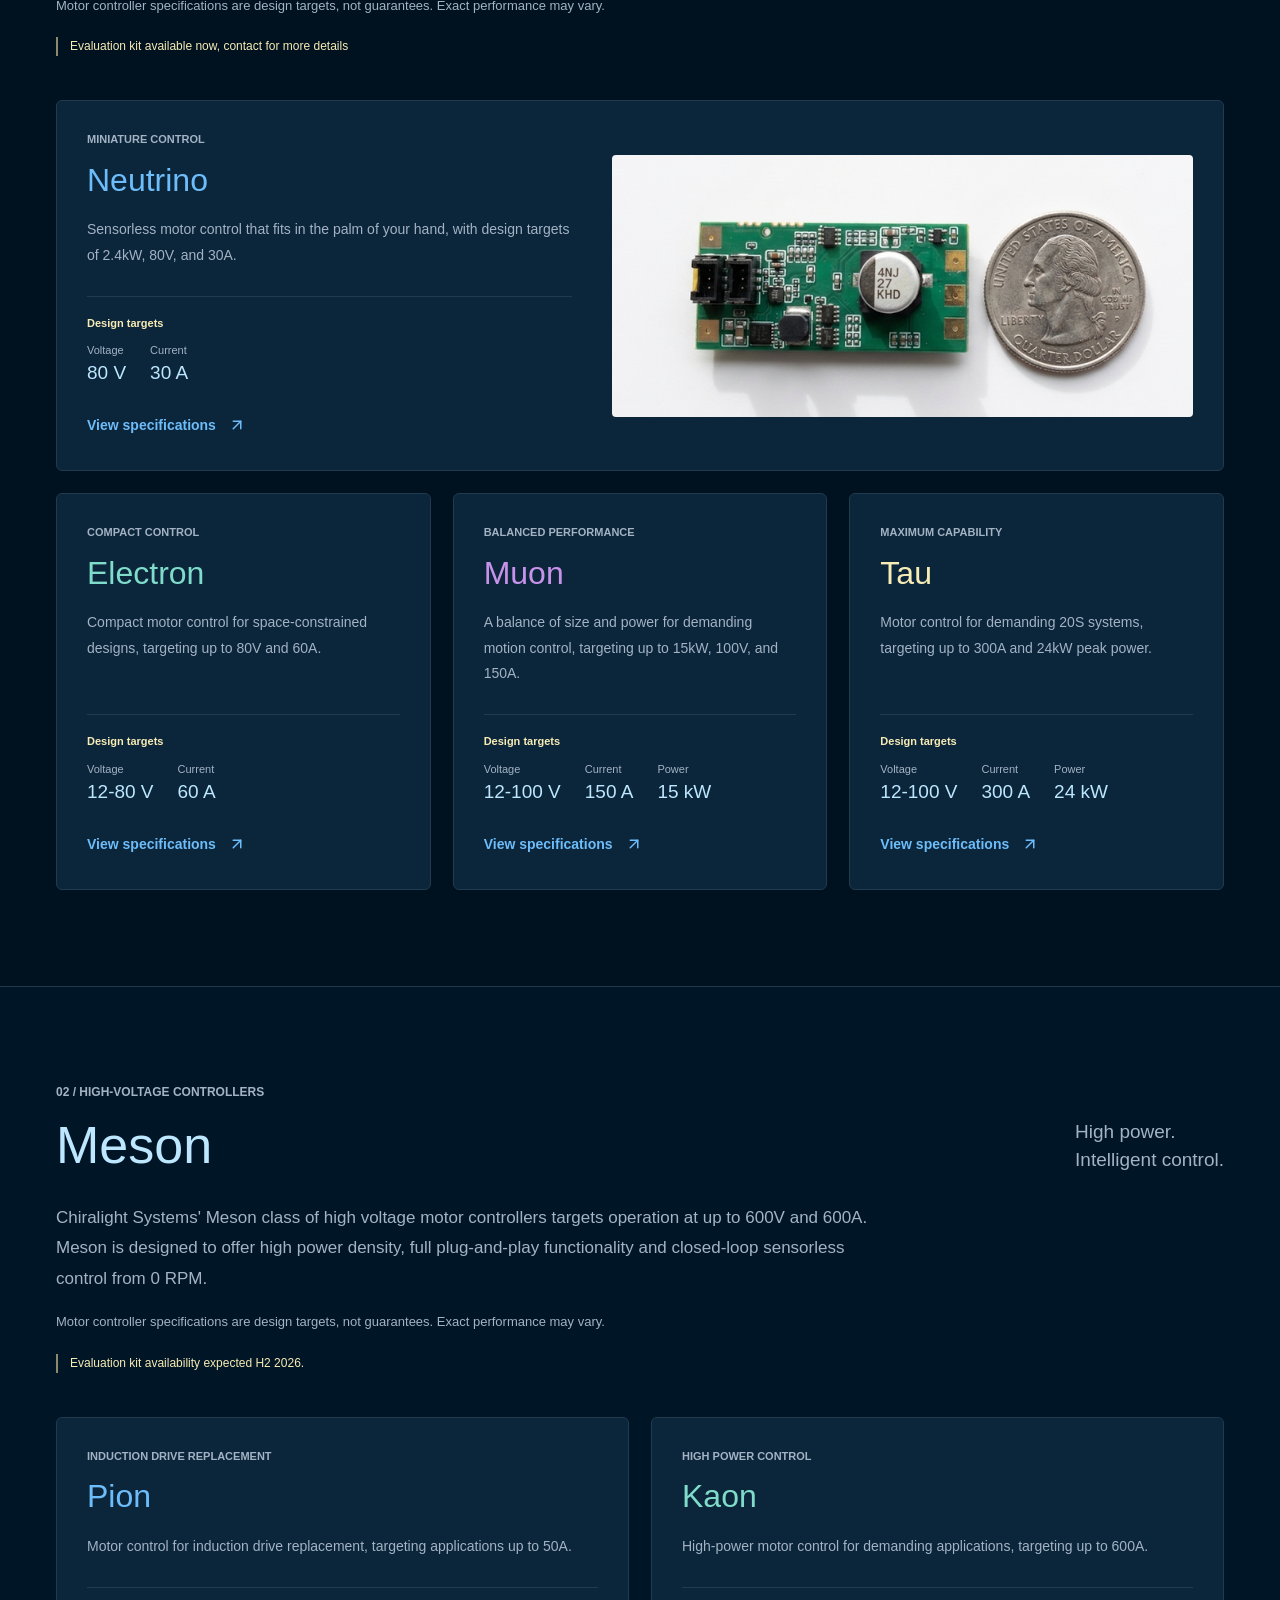
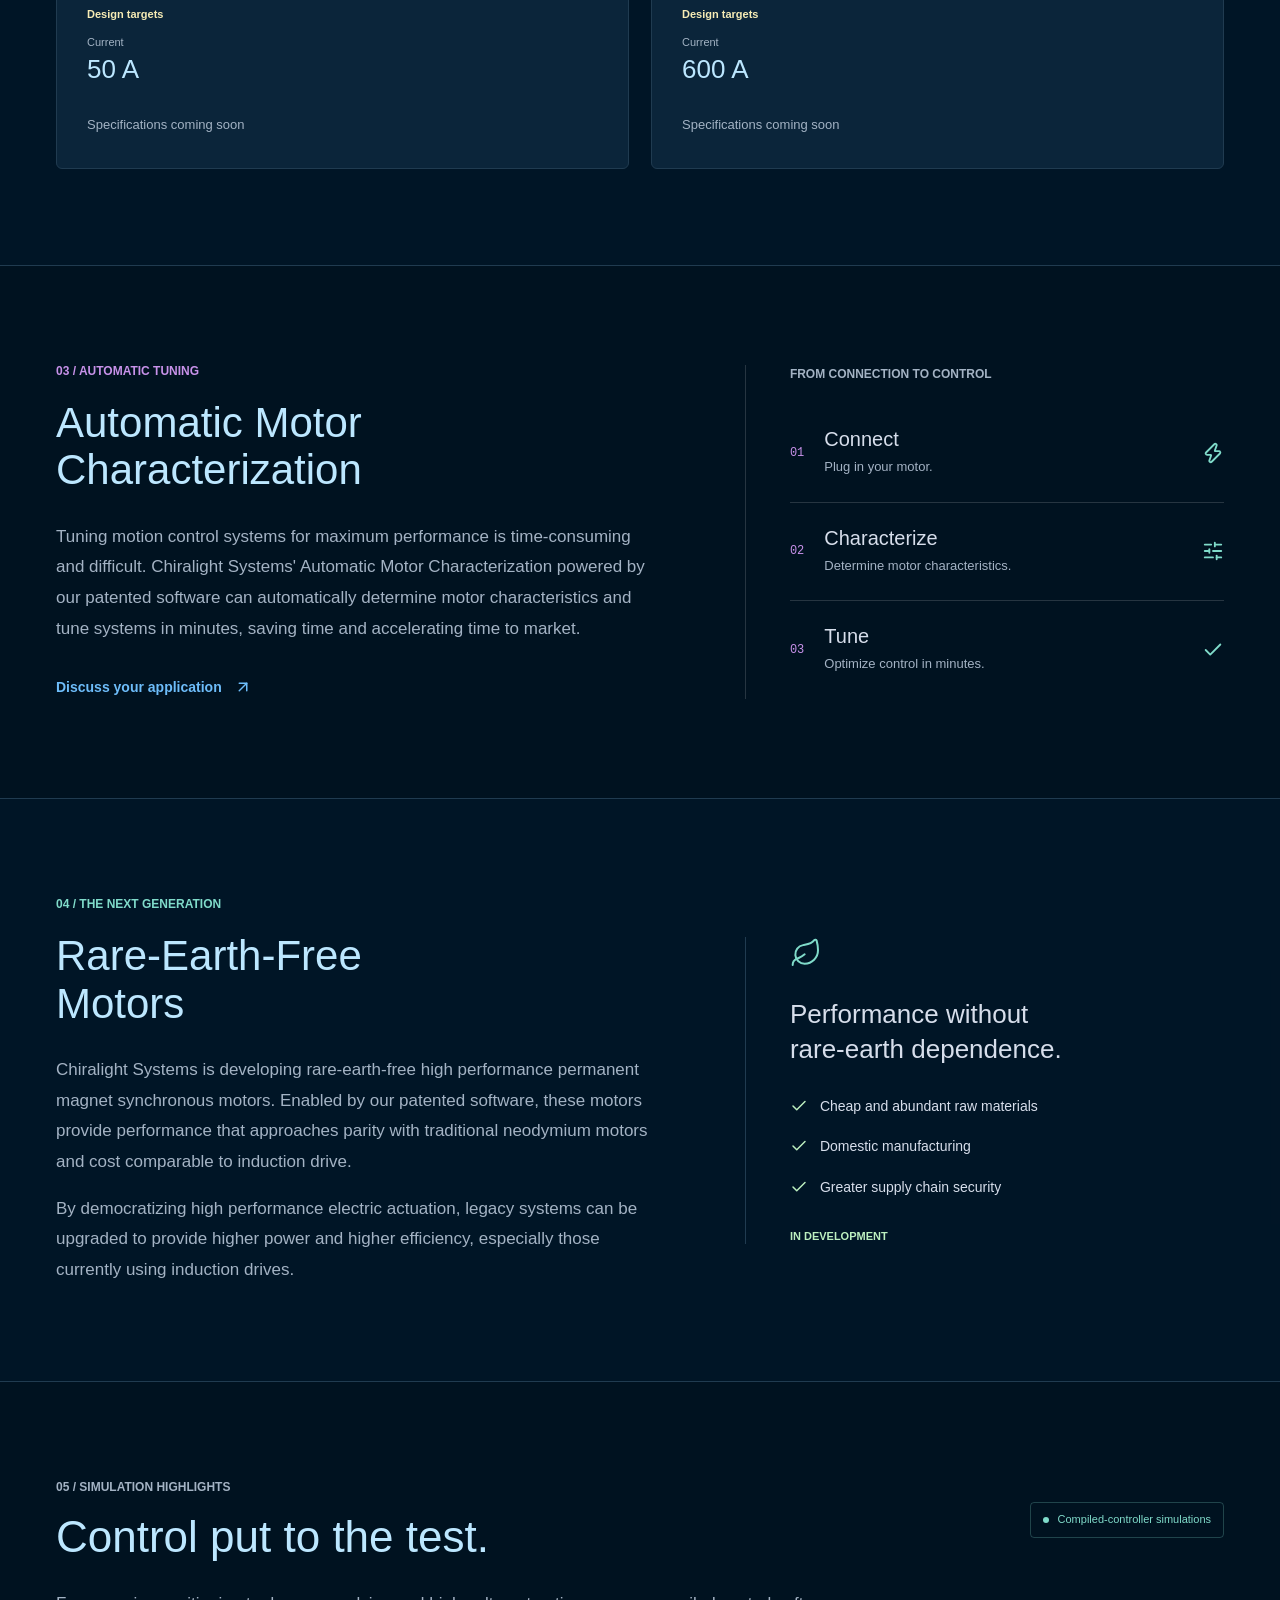
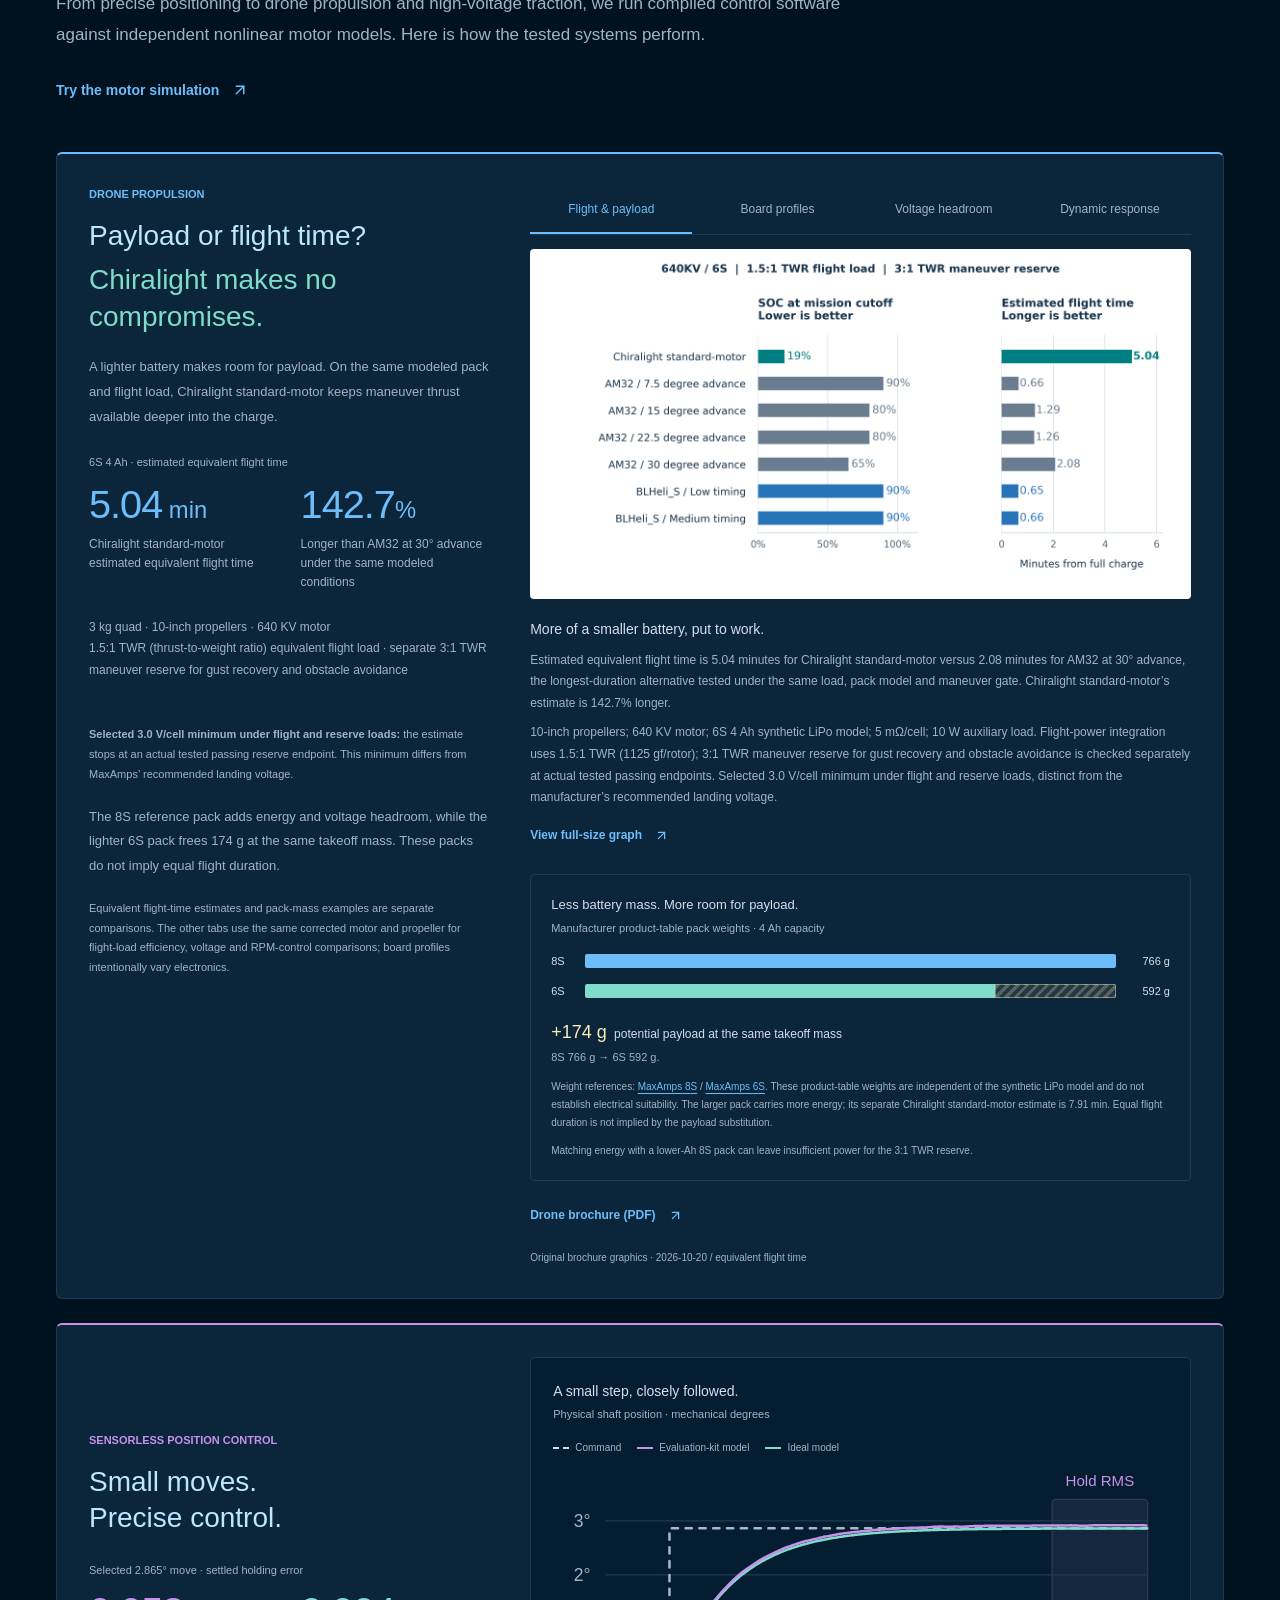
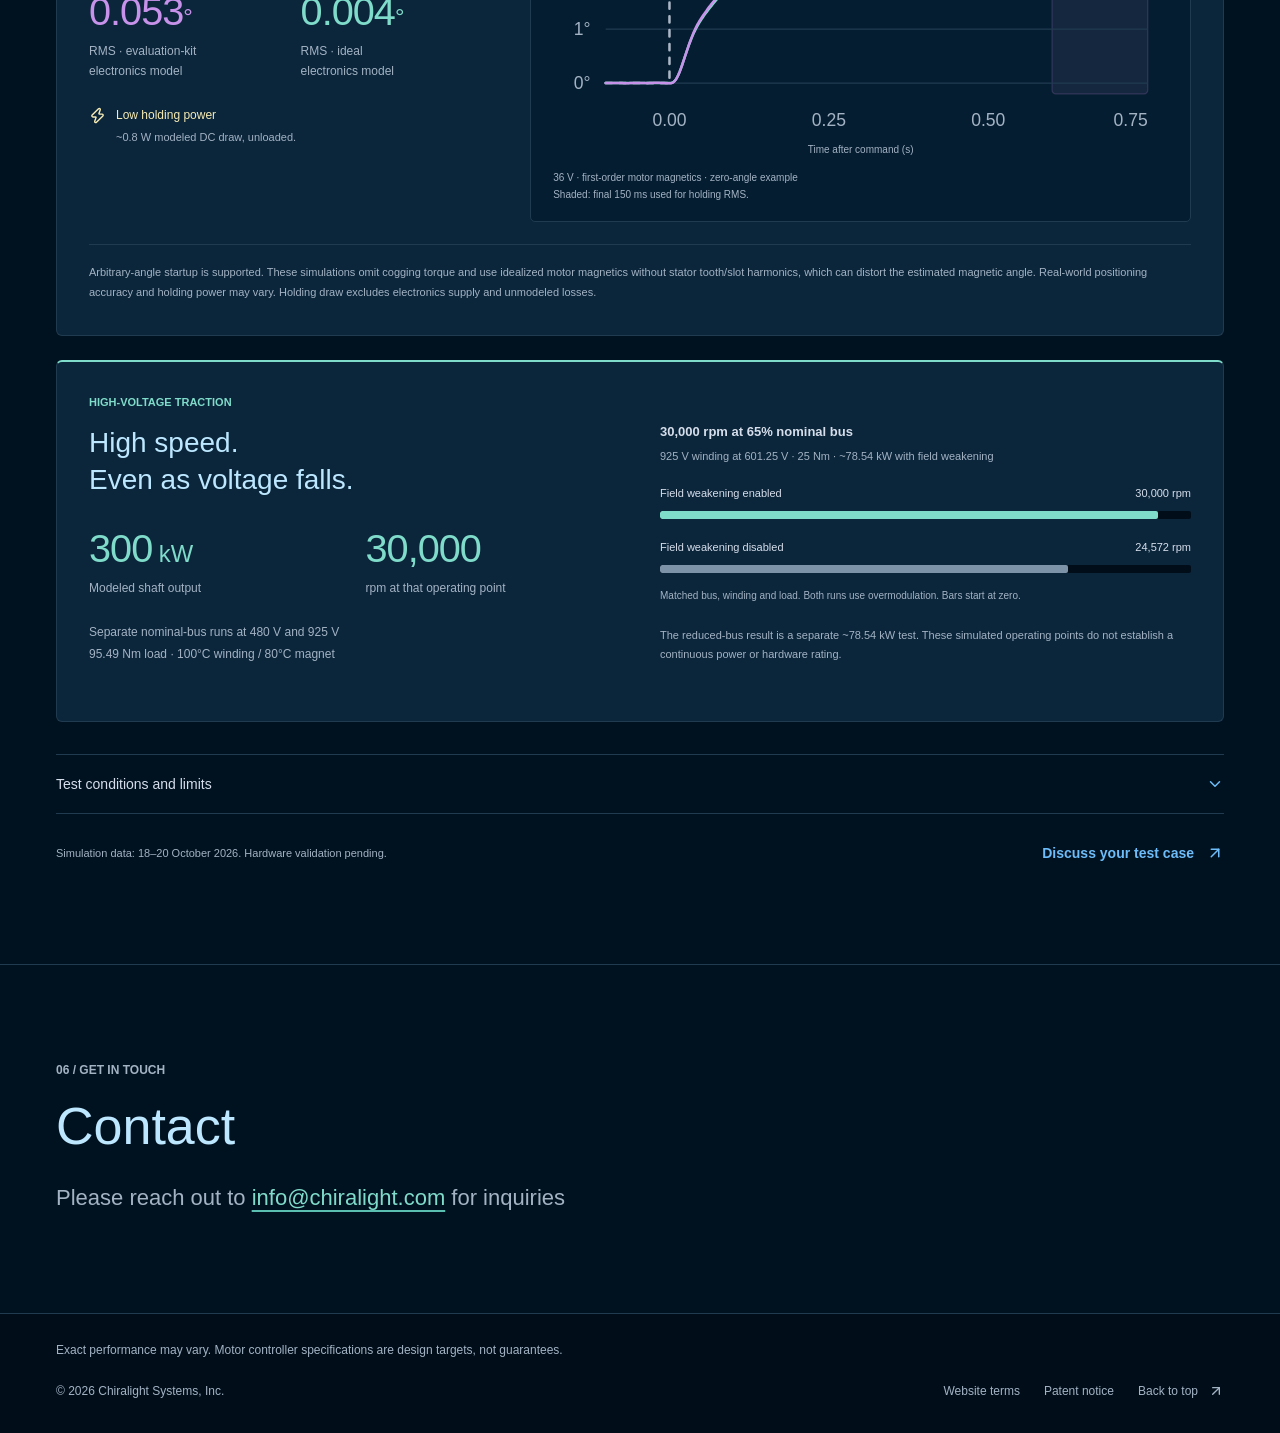
==== commit 28236f0a: "Update build artifacts from chiralightsystems/website@5dfab6b5076574aaa4bd5d67093836b804c08fc7" ====
--- a/index.html
+++ b/index.html
@@ -6,7 +6,7 @@
     <meta name="description" content="Chiralight Systems develops high-performance motor controllers, automatic motor characterization, and rare-earth-free motors powered by patented software." />
     <meta name="theme-color" content="#011627" />
     <title>Chiralight Systems</title>
-    <script type="module" crossorigin src="/assets/index-DKVFmceP.js"></script>
+    <script type="module" crossorigin src="/assets/index-Cf0_RDGO.js"></script>
     <link rel="stylesheet" crossorigin href="/assets/index-Cd4Xc_Ks.css">
   </head>
   <body>
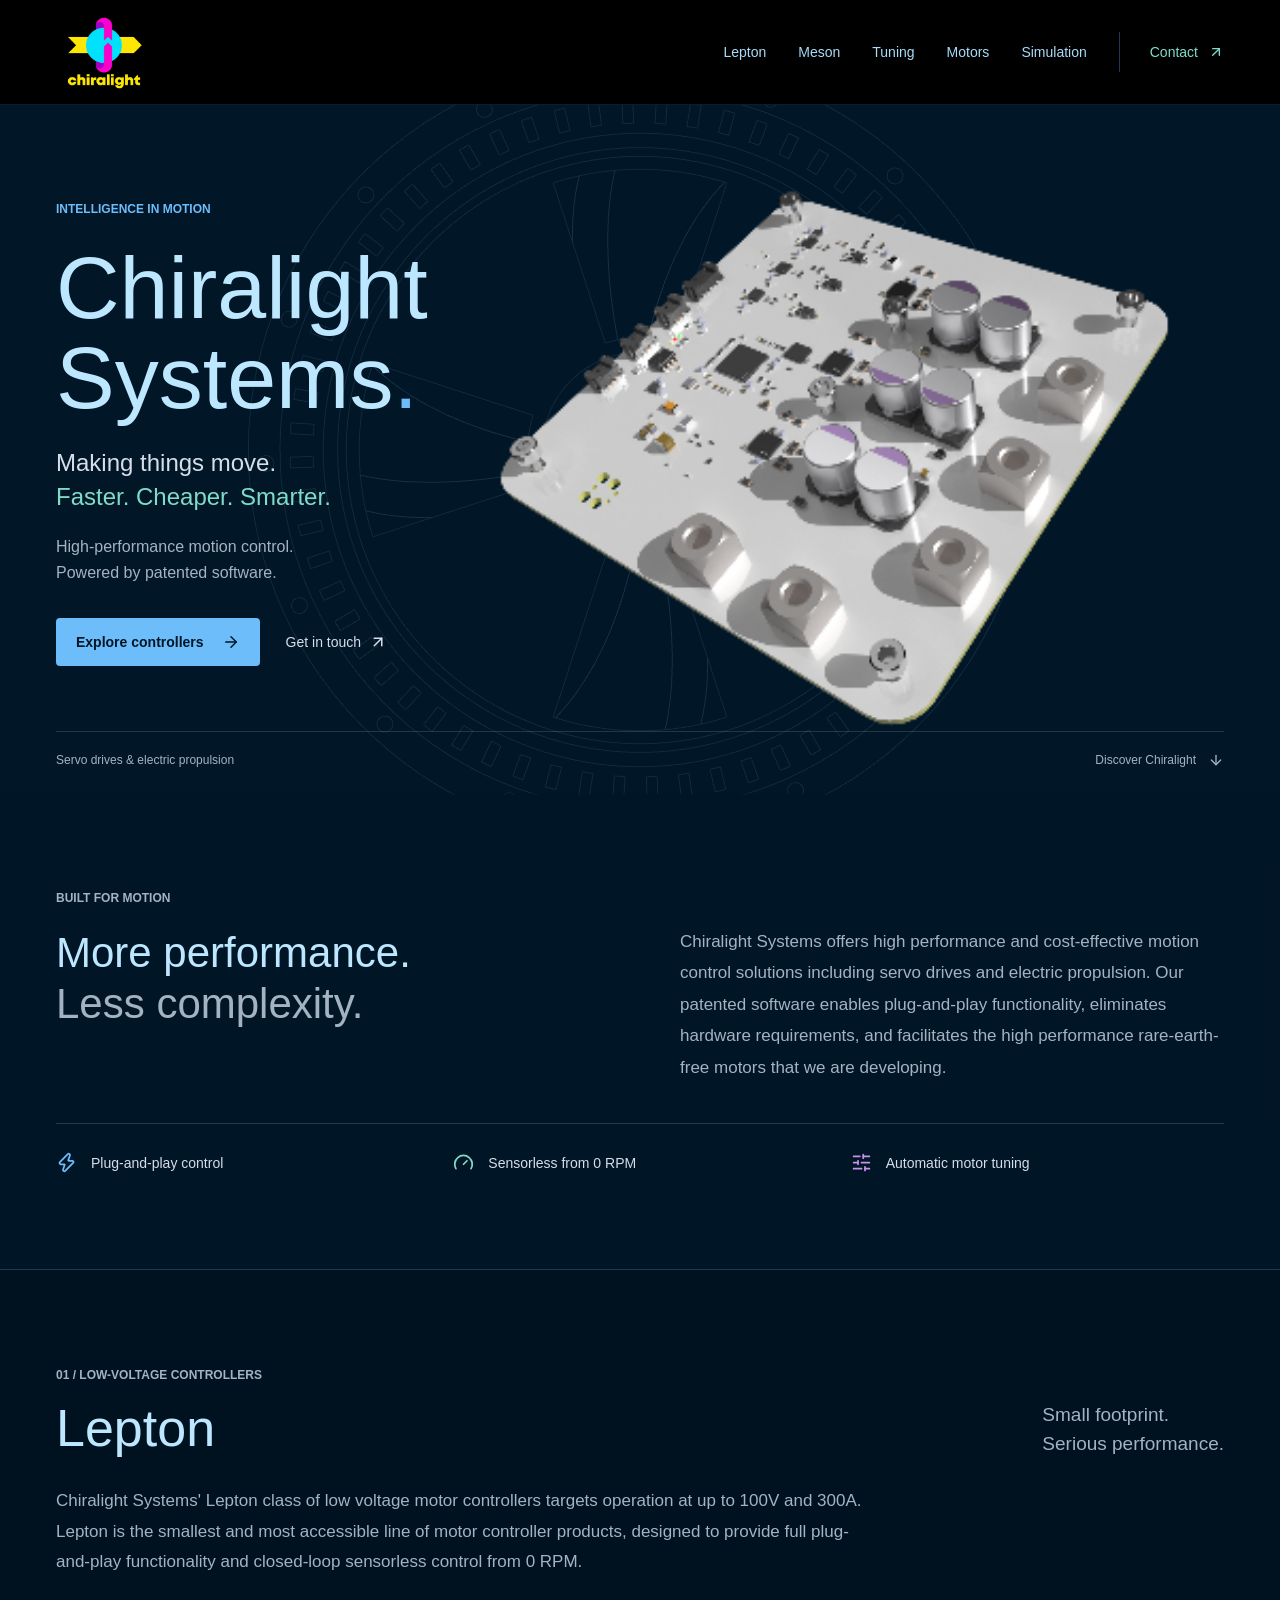
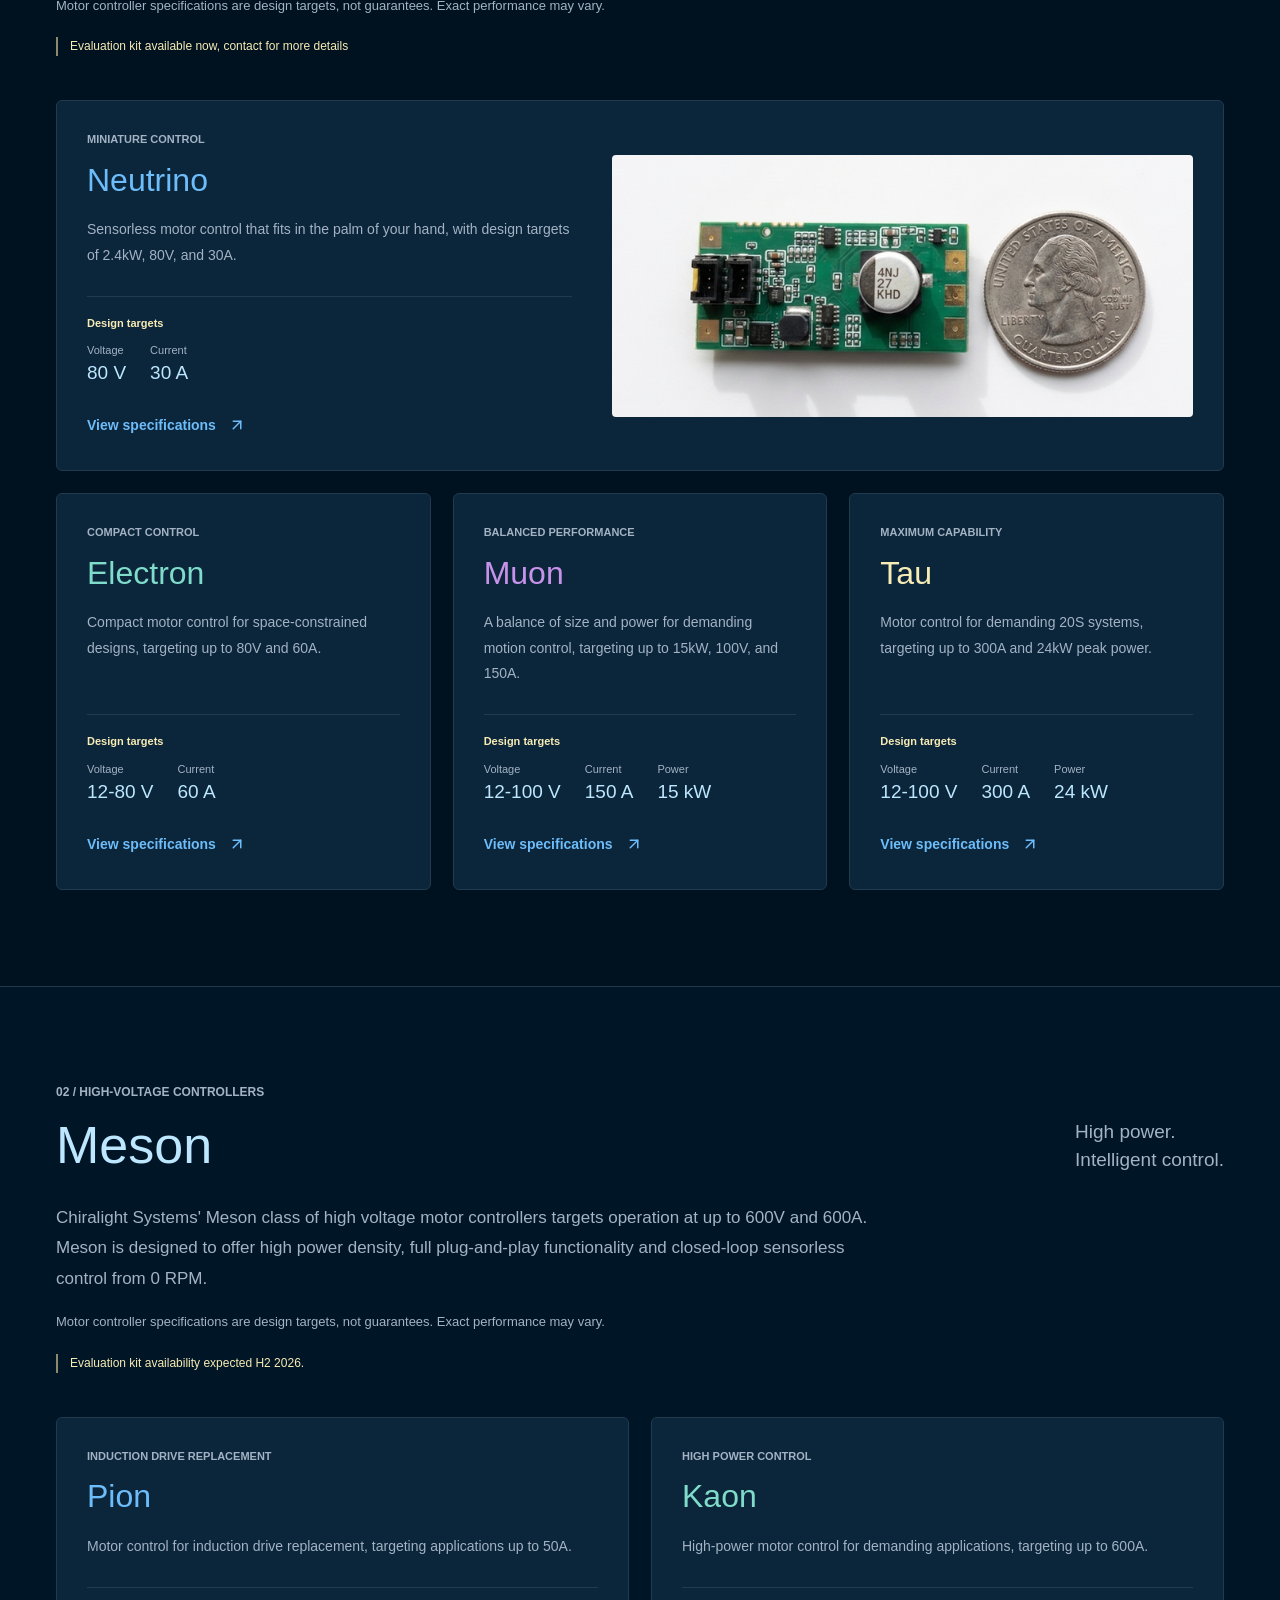
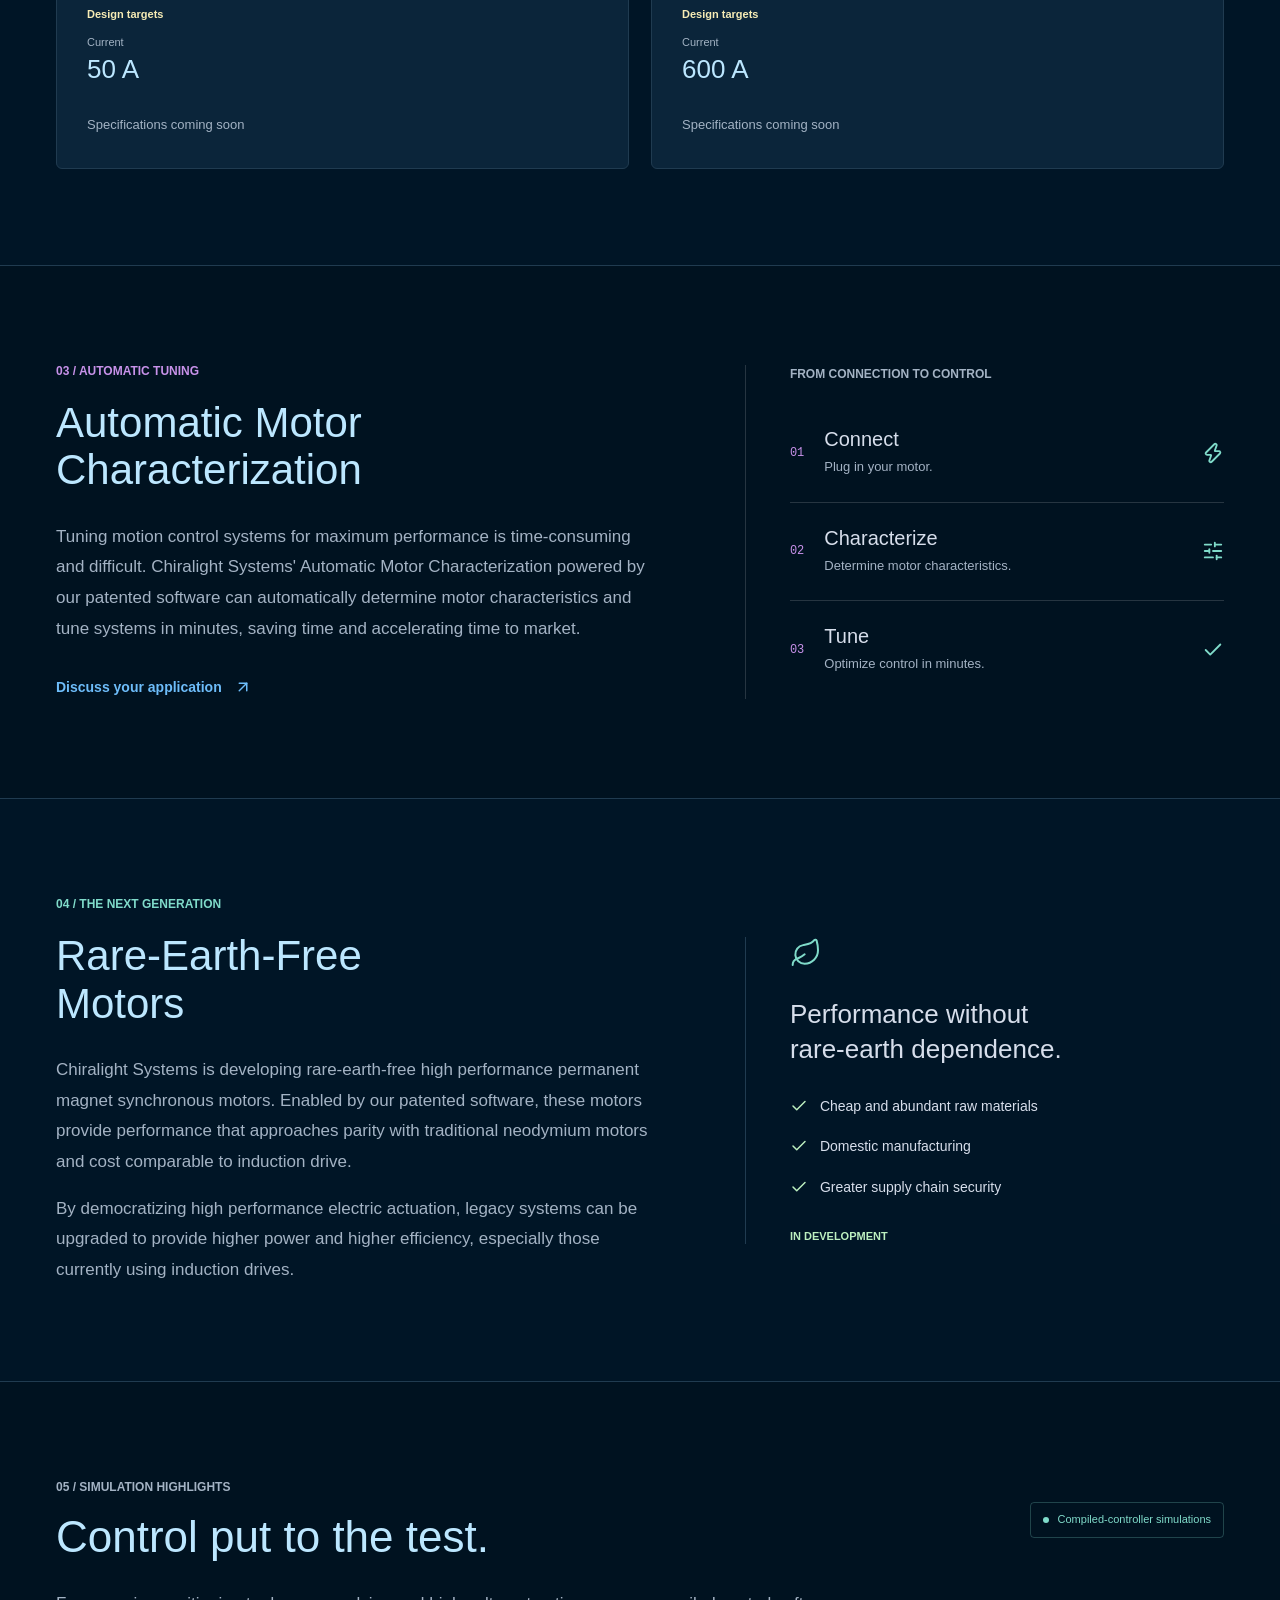
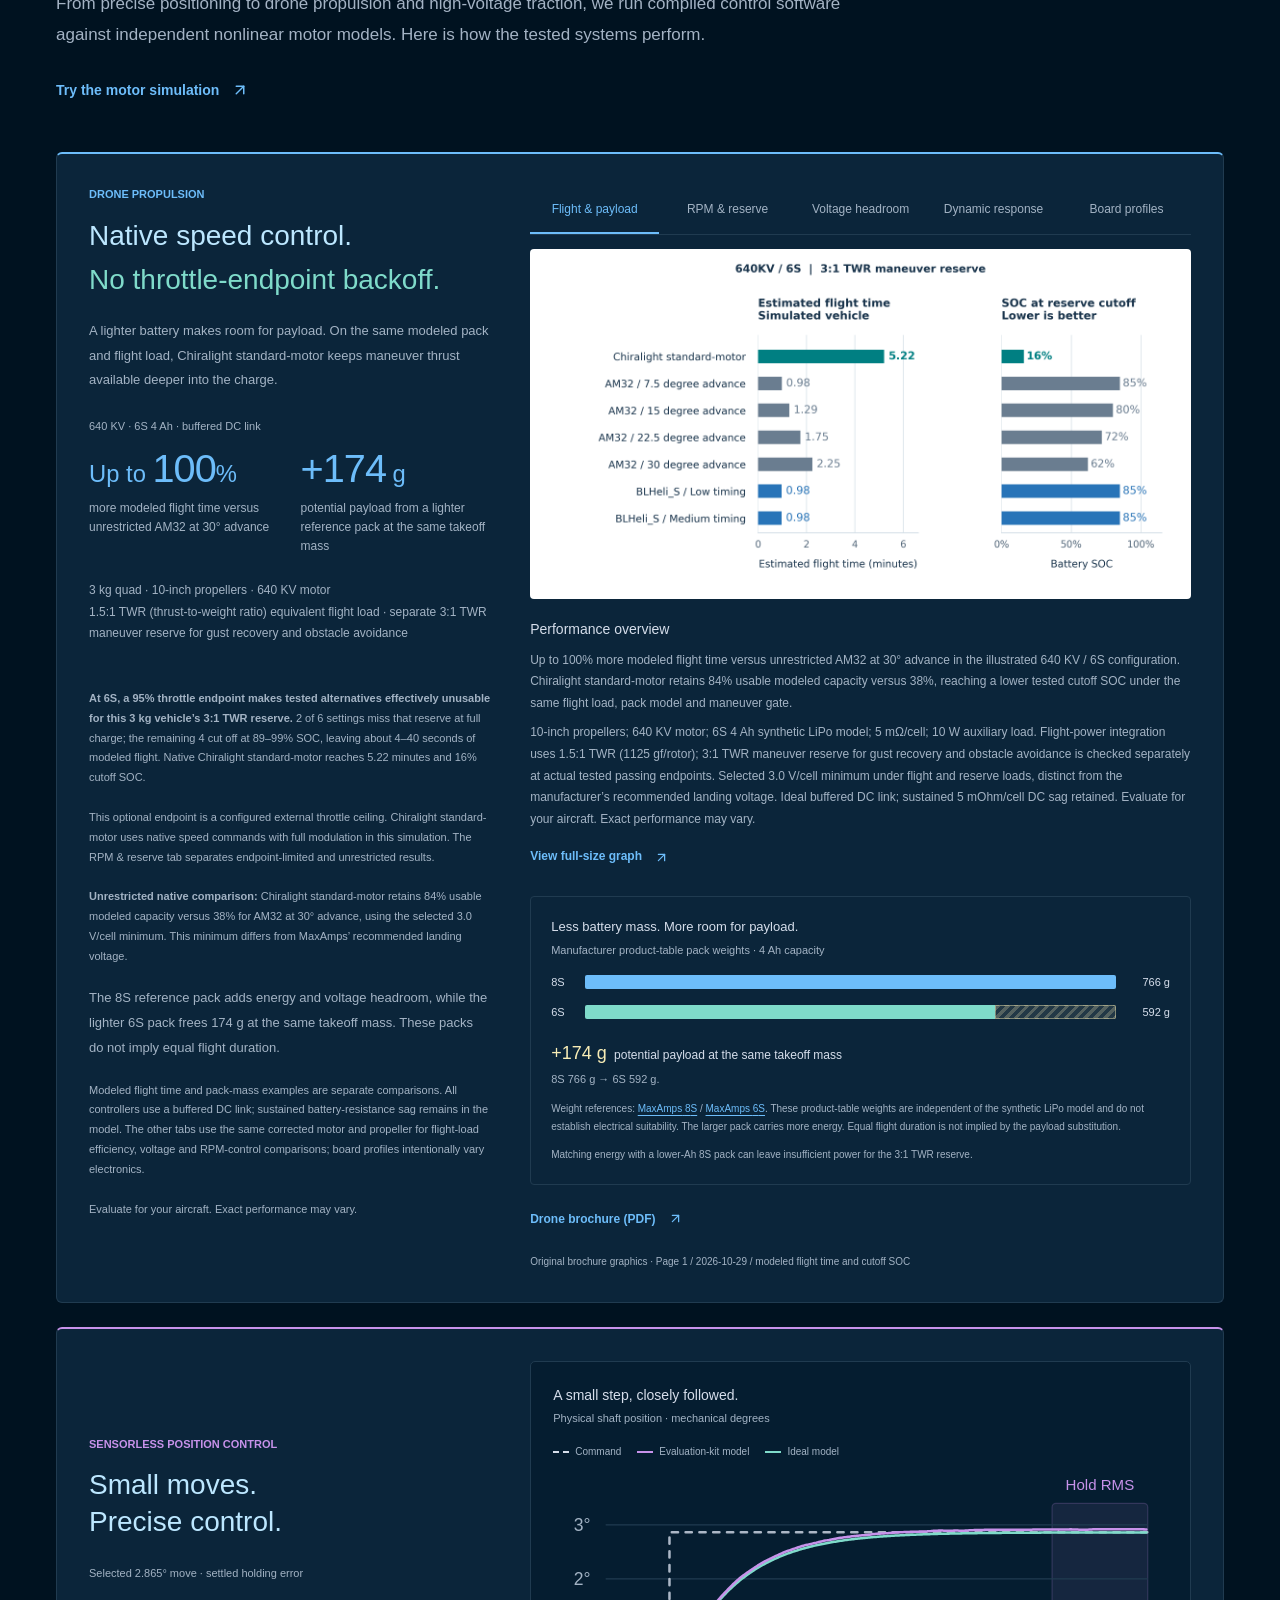
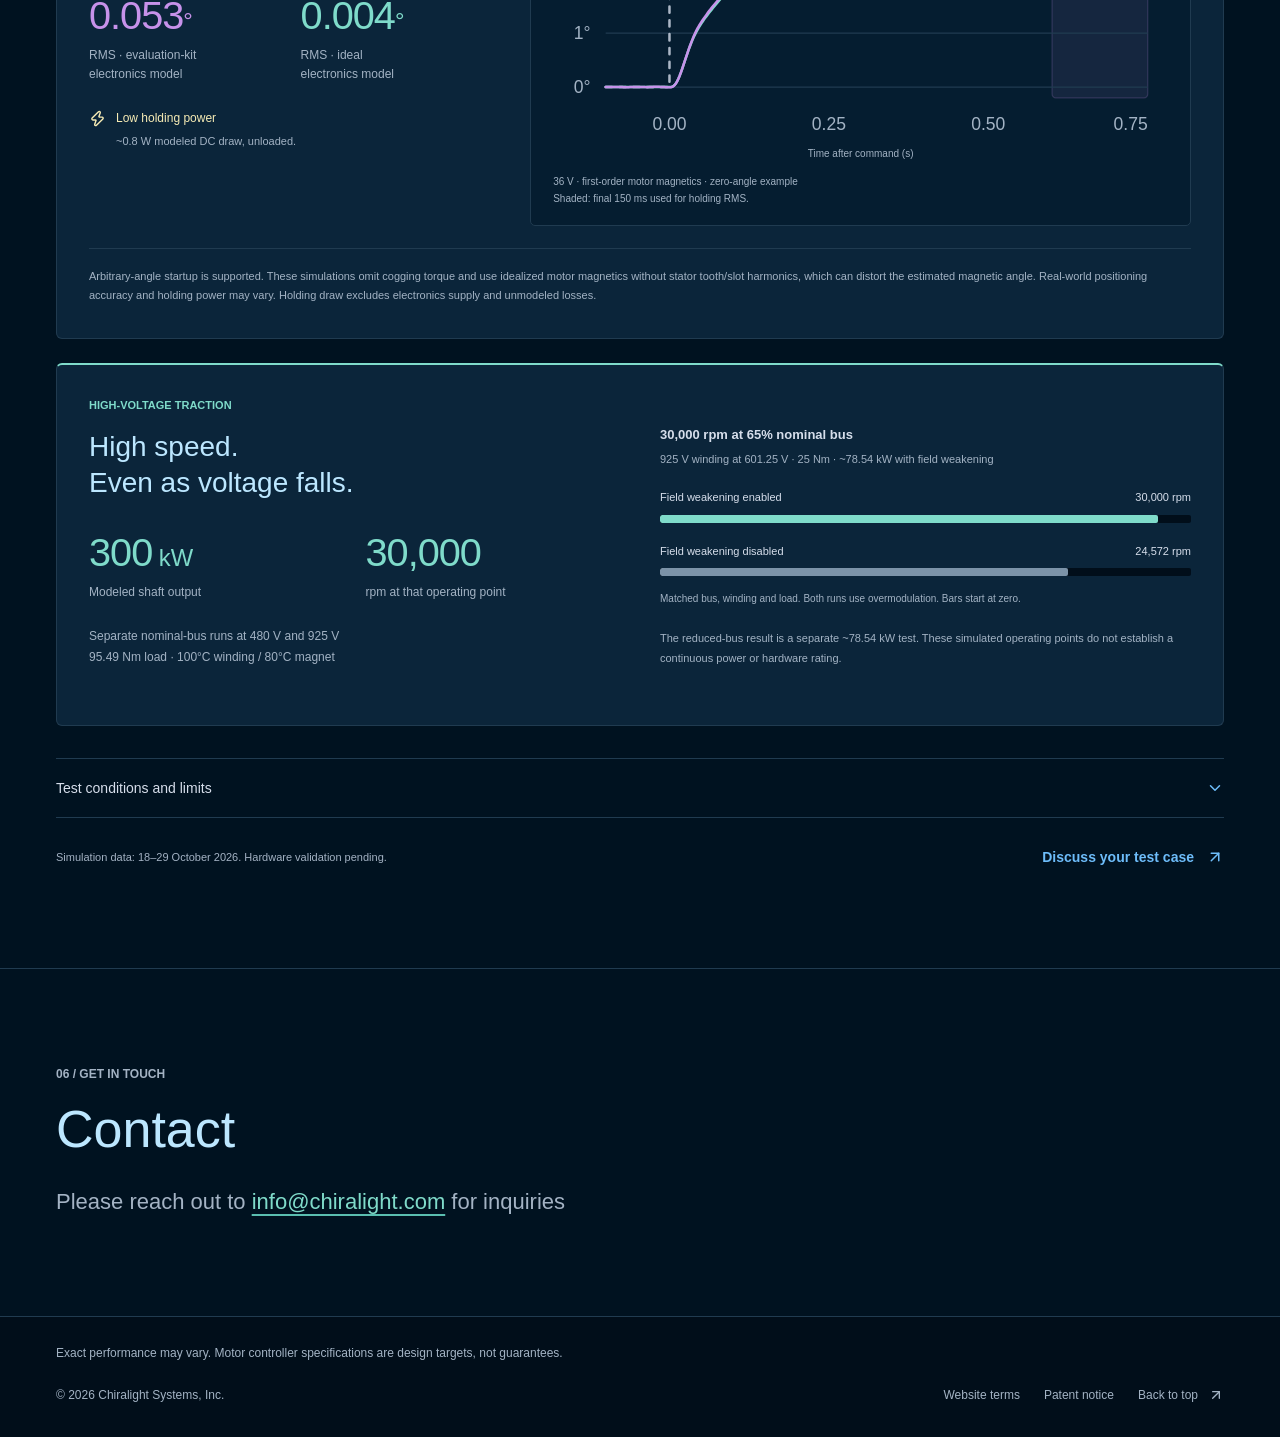
==== commit f4581b00: "Update build artifacts from chiralightsystems/website@dece244b2647c72012ec8e96596f8ed997e6e0f3" ====
--- a/index.html
+++ b/index.html
@@ -6,8 +6,8 @@
     <meta name="description" content="Chiralight Systems develops high-performance motor controllers, automatic motor characterization, and rare-earth-free motors powered by patented software." />
     <meta name="theme-color" content="#011627" />
     <title>Chiralight Systems</title>
-    <script type="module" crossorigin src="/assets/index-Cf0_RDGO.js"></script>
-    <link rel="stylesheet" crossorigin href="/assets/index-Cd4Xc_Ks.css">
+    <script type="module" crossorigin src="/assets/index-CxgMZIIf.js"></script>
+    <link rel="stylesheet" crossorigin href="/assets/index-muXZ7M2L.css">
   </head>
   <body>
     <div id="root"></div>
--- a/assets/index-muXZ7M2L.css
+++ b/assets/index-muXZ7M2L.css
@@ -0,0 +1 @@
+:root{font-family:Segoe UI,-apple-system,BlinkMacSystemFont,Arial,sans-serif;color:#d6deeb;background:#011627;color-scheme:dark;font-synthesis:none;text-rendering:optimizeLegibility;-webkit-font-smoothing:antialiased;--ink: #d6deeb;--muted: #a3b3c4;--accent: #6dbdfa;--accent-ink: #6dbdfa;--mint: #7fdbca;--violet: #c792ea;--gold: #f7ecb5;--line: #203b50;--surface: #011627;--surface-alt: #010e1a;--surface-card: #0b253a;--section-surface: #01162766;--section-surface-alt: #010e1a80;--dark-300: #010e1a;--dark-200: #011627;--light-300: #d6deeb;--light-200: #bce7ff}*{box-sizing:border-box;letter-spacing:0}html{scroll-behavior:smooth;scroll-padding-top:124px}body{margin:0;min-width:min(320px,100%)}.site-shell{position:relative;isolation:isolate}button,a{-webkit-tap-highlight-color:transparent}button{font:inherit;cursor:pointer}a{color:inherit;text-decoration:none}button,h1,h2,h3,p,ul,ol,dl{margin:0}button{border:0}svg{flex-shrink:0}::selection{background:#103362;color:#bce7ff}:focus-visible{outline:3px solid #219fd5;outline-offset:5px}.container{width:min(1200px,calc(100% - 112px));margin-inline:auto}.section{padding-block:96px}.eyebrow{font-size:12px;font-weight:600;text-transform:uppercase;color:var(--muted);line-height:1.6}h2{font-size:52px;font-weight:500;line-height:1.13;color:#bce7ff}.muted{color:var(--muted)}.accent{color:var(--accent)}.sr-only{position:absolute;width:1px;height:1px;padding:0;margin:-1px;overflow:hidden;clip-path:inset(50%);white-space:nowrap;border:0}.skip-link{position:fixed;top:10px;left:16px;z-index:100;padding:12px 20px;background:var(--accent);color:#011627;transform:translateY(-160%)}.skip-link:focus{transform:translateY(0)}.site-header{position:sticky;top:0;z-index:20;background:#000;color:#d6deeb;border-bottom:1px solid #219fd533}.nav-inner{display:flex;justify-content:space-between;align-items:center;min-height:104px;gap:32px}.brand{display:inline-flex;align-items:center;flex-shrink:0}.brand-logo{display:block;width:96px;height:96px;object-fit:contain}.navigation{display:flex;align-items:center;gap:32px}.navigation a{display:inline-flex;align-items:center;gap:10px;font-size:14px;color:#a7dbf7;padding-block:12px;transition:color .16s}.navigation a:hover,.navigation a[aria-current]{color:var(--accent)}.navigation .nav-contact{color:var(--mint);border-left:1px solid var(--line);padding-left:30px}.icon-button{width:44px;height:44px;display:inline-flex;justify-content:center;align-items:center;border-radius:4px;background:transparent;color:inherit}.icon-button:hover{background:#8a93931a}.menu-toggle{display:none}.hero{position:relative;isolation:isolate;background:transparent;color:#d6deeb;overflow:hidden;height:calc(100svh - 212px);min-height:580px;max-height:860px}.generator-wireframe{position:fixed;top:0;right:0;bottom:0;left:0;z-index:-1;opacity:.2;pointer-events:none}.generator-wireframe canvas{display:block;width:100%;height:100%}.hero-photo{position:absolute;z-index:1;right:-2%;top:0;width:68%;height:100%;object-fit:contain;object-position:right center;pointer-events:none}.hero-inner{height:100%;position:relative;z-index:2;display:flex;flex-direction:column;justify-content:center;padding-block:48px 80px}.hero-copy{position:relative;max-width:500px}.hero-eyebrow{color:var(--accent);margin-bottom:24px}.hero h1{font-size:88px;font-weight:500;line-height:1.02;margin-bottom:24px;color:#bce7ff}.hero-tagline{font-size:24px;line-height:1.4}.hero-tagline span{color:var(--mint)}.hero-description{font-size:16px;line-height:1.65;color:var(--muted);margin-top:20px}.hero-actions{display:flex;align-items:center;gap:26px;margin-top:32px}.button{display:inline-flex;align-items:center;justify-content:center;gap:18px;padding:15px 20px;min-height:48px;font-size:14px;font-weight:600;border-radius:4px;transition:background .16s}.button-primary{background:var(--accent);color:#011627}.button-primary:hover{background:#99d0f7}.hero-contact{display:inline-flex;align-items:center;gap:8px;font-size:14px;padding-block:14px}.hero-contact:hover{color:var(--accent)}.hero-footer{position:absolute;bottom:25px;width:100%;display:flex;justify-content:space-between;align-items:center;border-top:1px solid #ffffff24;padding-top:20px;color:var(--muted);font-size:12px}.hero-footer a{display:inline-flex;align-items:center;gap:12px}.hero-footer a:hover{color:#fff}.overview{background:var(--section-surface)}.overview .container{display:grid;grid-template-columns:1fr 1fr;gap:40px 80px}.overview-heading .eyebrow{margin-bottom:20px}.overview h2{font-size:42px;line-height:1.2}.overview-description{padding-top:37px;color:var(--muted);font-size:17px;line-height:1.85}.capabilities{display:grid;grid-template-columns:repeat(3,1fr);grid-column:1 / -1;border-top:1px solid var(--line);padding-top:28px;gap:24px}.capabilities>div{display:flex;align-items:center;gap:14px;font-size:14px;font-weight:500}.capabilities svg{color:var(--accent)}.capabilities>div:nth-child(2) svg{color:var(--mint)}.capabilities>div:nth-child(3) svg{color:var(--violet)}.product-section{border-top:1px solid var(--line);background:var(--section-surface-alt)}.section-heading{display:flex;align-items:flex-end;justify-content:space-between;gap:32px;margin-bottom:28px}.section-heading .eyebrow{margin-bottom:14px}.section-summary{font-size:19px;line-height:1.5;color:var(--muted)}.section-description{max-width:820px;font-size:17px;line-height:1.8;color:var(--muted)}.specification-notice{max-width:820px;margin-top:16px;font-size:13px;line-height:1.8;color:var(--muted)}.availability{display:inline-block;font-size:12px;color:var(--gold);margin-top:20px;border-left:2px solid #8c896c;padding-left:12px;line-height:1.6}.product-grid{display:grid;grid-template-columns:repeat(3,minmax(0,1fr));gap:22px;margin-top:44px}.product-card{display:flex;flex-direction:column;padding:30px;background:var(--surface-card);border:1px solid var(--line);border-radius:6px}.product-card-content{display:flex;flex-direction:column;flex:1;min-width:0}.product-card-with-image{grid-column:1 / -1;display:grid;grid-template-columns:1fr 1.2fr;align-items:center;gap:40px}.product-image{display:block;width:100%;height:auto;aspect-ratio:731 / 330;object-fit:contain;border-radius:4px}.product-card h3{font-size:32px;line-height:1.2;font-weight:500;margin-top:12px;color:var(--accent)}.product-card:nth-child(2) h3{color:var(--mint)}.product-card:nth-child(3) h3{color:var(--violet)}.product-card:nth-child(4) h3{color:var(--gold)}.product-card .eyebrow{font-size:11px}.product-description{font-size:14px;color:var(--muted);line-height:1.8;margin-block:18px 28px;flex:1}.product-metrics-label{border-top:1px solid var(--line);padding-top:18px;font-size:11px;font-weight:600;line-height:1.6;color:var(--gold)}.product-metrics{display:flex;flex-wrap:wrap;gap:16px 24px;padding-top:12px;margin-bottom:26px}.product-metrics dt{color:var(--muted);font-size:11px;margin-bottom:6px}.product-metrics dd{margin:0;font-size:19px;font-weight:500;white-space:nowrap;color:#bce7ff}.text-link{display:inline-flex;align-items:center;gap:12px;font-size:14px;font-weight:600;color:var(--accent-ink);background:transparent;padding:6px 0;align-self:flex-start}.text-link:hover{color:#bce7ff;text-decoration:underline;text-underline-offset:5px}.coming-soon{color:var(--muted);font-size:13px;padding-block:6px}.meson-section{background:var(--section-surface)}.product-grid-two{grid-template-columns:repeat(2,minmax(0,1fr))}.meson-section .product-card{background:var(--surface-card)}.meson-section .product-metrics dd{font-size:26px}.feature-layout{display:grid;grid-template-columns:1.25fr 1fr;align-items:center;gap:90px}.feature-copy>.eyebrow{margin-bottom:18px}.feature-copy h2{font-size:42px;margin-bottom:28px}.feature-copy .section-description+.section-description{margin-top:16px}.feature-copy .text-link{margin-top:28px}.tuning-section{background:var(--section-surface-alt);color:var(--ink);border-block:1px solid var(--line)}.tuning-section .feature-copy>.eyebrow{color:var(--violet)}.tuning-section .section-description{color:var(--muted)}.tuning-section .text-link{color:var(--accent)}.tuning-section .text-link:hover{color:#bce7ff}.tuning-process{border-left:1px solid #ffffff26;padding-left:44px}.tuning-process>.eyebrow{margin-bottom:20px}.tuning-process ol{list-style:none;padding:0}.tuning-process li{display:flex;gap:20px;align-items:center;padding-block:24px;border-bottom:1px solid #ffffff26}.tuning-process li:last-child{border-bottom:0}.process-number{color:var(--violet);font-size:12px;font-family:Consolas,monospace}.tuning-process li>div{flex:1}.tuning-process li>svg{color:var(--mint)}.tuning-process h3{font-size:20px;font-weight:500;margin-bottom:6px}.tuning-process li p{font-size:13px;line-height:1.6;color:var(--muted)}.motors-section{background:var(--section-surface)}.motors-section .feature-copy>.eyebrow{color:var(--mint)}.motor-benefits{padding-left:44px;border-left:1px solid var(--line)}.motor-benefits>svg{color:var(--mint);margin-bottom:24px}.motor-benefits h3{font-size:26px;font-weight:500;line-height:1.35}.motor-benefits ul{list-style:none;padding:0;margin-block:28px;display:flex;flex-direction:column;gap:18px}.motor-benefits li{display:flex;gap:12px;font-size:14px;line-height:1.6}.motor-benefits li svg{color:#bcf0c0;margin-top:2px}.development-label{display:inline-block;font-size:11px;text-transform:uppercase;font-weight:600;color:#bcf0c0}.simulation-section{background:var(--section-surface-alt);border-top:1px solid var(--line)}.simulation-heading{align-items:center}.simulation-heading h2{font-size:44px}.simulation-status{display:inline-flex;align-items:center;gap:9px;color:var(--mint);font-size:11px;line-height:1.6;border:1px solid #7fdbca40;border-radius:4px;padding:8px 12px}.simulation-status:before{content:"";width:6px;height:6px;border-radius:50%;background:var(--mint);flex-shrink:0}.simulation-intro{max-width:840px}.simulation-bench-link{margin-top:18px;min-height:44px}.simulation-grid{display:grid;grid-template-columns:minmax(0,1fr);gap:24px;margin-top:40px}.simulation-card{min-width:0;padding:32px;border:1px solid var(--line);border-top:2px solid var(--accent);border-radius:6px;background:var(--surface-card);display:flex;flex-direction:column}.simulation-card>.eyebrow{color:var(--accent);font-size:11px}.simulation-card h3{color:#bce7ff;font-size:28px;line-height:1.3;font-weight:500;margin-top:14px}.simulation-drone-layout,.simulation-hv-layout{display:grid;grid-template-columns:minmax(0,.85fr) minmax(0,1.4fr);gap:40px;align-items:start}.simulation-drone-summary>.eyebrow{color:var(--accent);font-size:11px}.simulation-hv-layout>div>.eyebrow{color:var(--mint);font-size:11px}.simulation-hv-layout{grid-template-columns:repeat(2,minmax(0,1fr));align-items:center}.simulation-drone-summary .simulation-card-note{padding-top:0}.simulation-card h3 .drone-headline{display:inline-block;color:var(--mint);margin-top:8px}.drone-tradeoff{color:var(--muted);font-size:13px;line-height:1.9;margin-top:20px}.simulation-drone-summary>.simulation-card-note{margin-top:20px}.simulation-metric-context{color:var(--muted);font-size:11px;line-height:1.7;margin-top:24px}.simulation-metric-context+.simulation-metrics{margin-top:10px}.brochure-graphs{min-width:0}.brochure-tabs{display:grid;grid-template-columns:repeat(5,minmax(0,1fr));gap:4px;margin-bottom:14px;border-bottom:1px solid var(--line)}.brochure-tabs button{min-height:48px;padding:10px 6px;font-size:12px;line-height:1.5;color:var(--muted);background:transparent;border-bottom:2px solid transparent}.brochure-tabs button:hover{color:var(--ink)}.brochure-tabs button[aria-selected=true]{color:var(--accent);border-bottom-color:var(--accent)}.brochure-figure{margin:0}.brochure-image-link{display:block;padding:10px;background:#fff;border-radius:4px}.brochure-figure img{display:block;width:100%;height:auto}.brochure-figure figcaption{margin-top:18px;font-size:12px;line-height:1.8}.brochure-figure figcaption>strong{display:block;color:var(--ink);font-weight:500;font-size:14px}.brochure-figure figcaption>p{color:var(--muted);margin-top:8px}.brochure-figure .text-link{font-size:12px;margin-top:10px}.brochure-source{color:var(--muted);font-size:10px;line-height:1.7;margin-top:12px}.drone-payload-chart{margin:22px 0 0;padding:20px;border:1px solid var(--line);border-radius:4px}.drone-payload-chart figcaption>strong{display:block;font-size:13px;line-height:1.6;font-weight:500}.drone-payload-chart figcaption>span{display:block;color:var(--muted);font-size:11px;line-height:1.6;margin-top:4px}.drone-mass-row{display:grid;grid-template-columns:22px minmax(0,1fr) 42px;gap:12px;align-items:center;margin-top:16px;font-size:11px}.drone-mass-row>strong{font-weight:500;text-align:right}.drone-mass-track{display:flex;height:14px;overflow:hidden;border-radius:2px}.drone-mass-track span{display:block;height:100%}.drone-mass-battery{width:100%;background:var(--accent)}.drone-mass-smaller{background:var(--mint)}.drone-mass-saving{background:repeating-linear-gradient(135deg,#f7ecb550 0,#f7ecb550 3px,#f7ecb519 3px,#f7ecb519 7px);border:1px solid #f7ecb570}.drone-payload-gain{margin-top:18px;font-size:12px;line-height:1.8}.drone-payload-gain strong{color:var(--gold);font-size:18px;font-weight:500;margin-right:4px}.drone-payload-gain>span{display:block;color:var(--muted);font-size:11px}.drone-payload-source{color:var(--muted);font-size:10px;line-height:1.8;margin-top:10px}.drone-payload-source a{color:var(--accent);text-decoration:underline;text-underline-offset:3px}.drone-brochure-links{display:flex;flex-wrap:wrap;gap:4px 22px;margin-top:12px}.drone-brochure-links .text-link{min-height:44px;font-size:12px}.simulation-card-hv{border-top-color:var(--mint)}.simulation-card-hv>.eyebrow{color:var(--mint)}.simulation-card-position{border-top-color:var(--violet)}.simulation-position-layout{display:grid;grid-template-columns:minmax(0,.85fr) minmax(0,1.4fr);gap:40px;align-items:center}.position-summary>.eyebrow{color:var(--violet);font-size:11px}.position-metrics>div:nth-child(2) strong{color:var(--mint)}.position-power{display:flex;align-items:flex-start;gap:10px;color:var(--gold)}.position-power>svg{margin-top:2px}.position-power p{font-size:12px;line-height:1.7}.position-power strong{display:block;font-weight:500}.position-power span{display:block;color:var(--muted);font-size:11px;margin-top:3px}.position-chart{min-width:0;margin:0;padding:22px 22px 18px;border:1px solid var(--line);border-radius:5px;background:#01162780}.position-chart figcaption>strong{display:block;font-size:14px;font-weight:500;line-height:1.6}.position-chart figcaption>span{display:block;margin-top:4px;color:var(--muted);font-size:11px;line-height:1.6}.position-chart-legend{display:flex;flex-wrap:wrap;gap:8px 16px;margin-block:16px 12px;color:var(--muted);font-size:10px;line-height:1.6}.position-chart-legend>span{display:inline-flex;align-items:center;gap:6px}.position-chart-legend>span:before{content:"";display:inline-block;width:16px;border-top:2px solid var(--violet)}.position-chart-legend>.position-legend-command:before{border-top:2px dashed #d6deeb}.position-chart-legend>.position-legend-ideal:before{border-color:var(--mint)}.position-chart svg{width:100%;height:auto;display:block;overflow:visible}.position-hold-window{fill:#c792ea14;stroke:#c792ea30}.position-grid-line{stroke:var(--line);stroke-width:1}.position-axis-label{font-size:14px;fill:var(--muted);font-variant-numeric:tabular-nums}.position-window-label{font-size:12px;fill:var(--violet)}.position-chart path{fill:none;stroke-width:2;stroke-linecap:round;stroke-linejoin:round}.position-command-line{stroke:#d6deeb;stroke-dasharray:5 6;opacity:.8}.position-ideal-line{stroke:var(--mint)}.position-kit-line{stroke:var(--violet)}.position-time-label{color:var(--muted);font-size:10px;text-align:center}.position-chart-note{color:var(--muted);font-size:10px;line-height:1.7;margin-top:14px}.position-scope{color:var(--muted);font-size:11px;line-height:1.8;margin-top:22px;padding-top:18px;border-top:1px solid var(--line)}.position-evidence-links{display:flex;flex-wrap:wrap;gap:8px 22px}.position-evidence-links a{color:var(--accent);text-decoration:underline;text-underline-offset:4px;padding-block:6px}.simulation-metrics{display:grid;grid-template-columns:repeat(2,minmax(0,1fr));gap:22px;margin-block:28px 24px}.simulation-metrics strong{display:block;font-size:clamp(28px,3.1vw,42px);font-weight:500;color:var(--accent);letter-spacing:-1px;white-space:nowrap;font-variant-numeric:tabular-nums}.simulation-metrics strong span{font-size:.6em;letter-spacing:0}.simulation-metrics p{font-size:12px;line-height:1.6;color:var(--muted);margin-top:8px;max-width:190px}.position-metrics strong{color:var(--violet)}.simulation-card-hv .simulation-metrics strong{color:var(--mint)}.simulation-condition{font-size:12px;line-height:1.8;color:var(--muted);padding-bottom:24px}.simulation-table-wrap{margin-top:4px}.simulation-table{width:100%;border-collapse:collapse;font-size:12px;line-height:1.6;font-variant-numeric:tabular-nums}.simulation-table caption{text-align:left;font-size:13px;color:var(--ink);font-weight:600;padding-bottom:14px}.simulation-table th,.simulation-table td{border-bottom:1px solid var(--line);padding:13px 4px;text-align:right}.simulation-table th:first-child{text-align:left;padding-left:0}.simulation-table th:last-child,.simulation-table td:last-child{padding-right:0}.simulation-table thead th{font-size:10px;color:var(--muted);font-weight:500;vertical-align:bottom;padding-top:0}.simulation-table tbody th{font-weight:500}.simulation-table tbody tr:first-child{color:var(--accent)}.simulation-table tbody td{white-space:nowrap}.simulation-card-note{font-size:11px;line-height:1.8;color:var(--muted);margin-top:auto;padding-top:22px}.simulation-speed-chart{margin:4px 0 0}.simulation-speed-chart figcaption strong{display:block;font-size:13px;line-height:1.6;font-weight:600}.simulation-speed-chart figcaption>span{display:block;color:var(--muted);font-size:11px;line-height:1.7;margin-top:4px}.simulation-speed-chart ul{list-style:none;padding:0;margin-top:20px;display:grid;gap:20px}.simulation-bar-label{display:flex;justify-content:space-between;gap:12px;font-size:11px;line-height:1.6}.simulation-bar-label strong{font-weight:500;white-space:nowrap;font-variant-numeric:tabular-nums}.simulation-bar-track{height:8px;background:#010e1a;border-radius:2px;margin-top:8px;overflow:hidden}.simulation-bar-track span{height:100%;display:block;border-radius:2px;background:var(--mint)}.simulation-speed-chart li:nth-child(2) .simulation-bar-track span{background:#7c93a8}.simulation-speed-chart>p{color:var(--muted);font-size:10px;line-height:1.7;margin-top:14px}.simulation-method{border-block:1px solid var(--line);margin-top:32px}.simulation-method summary{list-style:none;cursor:pointer;padding-block:20px;display:flex;justify-content:space-between;align-items:center;gap:20px;font-size:14px;color:var(--ink)}.simulation-method summary::-webkit-details-marker{display:none}.simulation-method summary svg{color:var(--accent);transition:transform .16s}.simulation-method[open] summary svg{transform:rotate(180deg)}.simulation-method-content{display:grid;grid-template-columns:repeat(2,minmax(0,1fr));gap:40px;padding-bottom:28px}.simulation-method-content h3{font-size:14px;color:var(--ink);font-weight:500;margin-bottom:12px}.simulation-method-content p{color:var(--muted);font-size:12px;line-height:1.9}.simulation-method-content p+p{margin-top:12px}.simulation-footer{display:flex;justify-content:space-between;align-items:center;gap:20px;padding-top:24px}.simulation-footer>p{font-size:11px;color:var(--muted);line-height:1.7}.contact-section{background:var(--section-surface-alt);border-top:1px solid var(--line)}.contact-section .eyebrow{margin-bottom:16px}.contact-section h2{margin-bottom:24px}.contact-section p:last-child{font-size:22px;line-height:1.7;color:var(--muted)}.contact-section p a{color:var(--mint);text-decoration:underline;text-decoration-color:#5abeb0;text-underline-offset:5px;overflow-wrap:anywhere}.contact-section p a:hover{color:#bcf0c0}.site-footer{background:#010e1a;color:var(--muted);padding-block:26px;border-top:1px solid var(--line)}.footer-disclaimer{margin-bottom:14px;font-size:12px;line-height:1.8}.footer-inner{display:flex;align-items:center;justify-content:space-between;gap:24px;font-size:12px}.footer-links{display:flex;flex-wrap:wrap;align-items:center;gap:8px 24px}.site-footer a{display:inline-flex;align-items:center;gap:10px;padding-block:8px}.site-footer a:hover{color:var(--accent)}.specs-dialog{padding:36px;width:min(700px,calc(100% - 32px));max-height:calc(100svh - 48px);border:1px solid #219fd566;border-radius:6px;color:var(--ink);background:var(--surface);box-shadow:0 24px 100px #0008;overflow-y:auto}.specs-dialog::backdrop{background:#000000b8;-webkit-backdrop-filter:blur(4px);backdrop-filter:blur(4px)}.dialog-heading{display:flex;align-items:flex-start;justify-content:space-between;gap:20px;margin-bottom:28px}.dialog-heading .eyebrow{margin-bottom:8px}.dialog-heading h2{font-size:36px}.specs-dialog .specification-notice{margin:0 0 20px}.specs-table{width:100%;border-collapse:collapse;table-layout:fixed;font-size:14px;line-height:1.6}.specs-table th,.specs-table td{border-bottom:1px solid var(--line);padding-block:14px;text-align:left;vertical-align:top;overflow-wrap:anywhere}.specs-table th{width:42%;font-weight:500;padding-right:24px}.specs-table td{color:var(--muted)}.specs-table tr:last-child th,.specs-table tr:last-child td{border-bottom:0}@media (min-width: 1600px){.container{width:min(1320px,calc(100% - 160px))}.hero h1{font-size:100px}}@media (max-width: 1100px){.container{width:calc(100% - 72px)}.navigation{gap:22px}.hero h1{font-size:76px}.hero-photo{right:-2%;width:62%}.hero-copy{max-width:380px}.hero-actions{gap:18px}.overview .container{gap:40px}.product-card{padding:24px}.product-grid,.product-metrics{gap:16px}.product-metrics dd{font-size:17px}.feature-layout{gap:44px}.feature-copy h2{font-size:36px}.tuning-process,.motor-benefits{padding-left:28px}.simulation-grid{gap:18px}.simulation-card{padding:24px}.simulation-metrics{gap:14px}.simulation-drone-layout,.simulation-hv-layout,.simulation-position-layout{gap:28px}}@media (max-width: 950px){.simulation-position-layout{grid-template-columns:minmax(0,1fr);gap:26px}}@media (min-width: 761px) and (max-width: 1000px){.hero h1{font-size:64px}.hero-copy{max-width:330px}.hero-photo{width:52%}.hero-tagline{font-size:22px}.hero-actions{gap:16px}.hero-actions .button{padding-inline:16px;gap:12px}}@media (max-width: 760px){html{scroll-padding-top:108px}.container{width:calc(100% - 40px)}.section{padding-block:60px}h2{font-size:40px}.nav-inner{min-height:88px}.brand-logo{width:80px;height:80px}.menu-toggle{display:inline-flex}.navigation{display:none;position:absolute;top:100%;left:0;width:100%;background:#010e1a;border-top:1px solid var(--line);padding:12px 20px 20px;box-shadow:0 20px 30px #0005}.navigation.is-open{display:flex;flex-direction:column;align-items:stretch;gap:0}.navigation a{font-size:16px;padding:16px 4px}.navigation .nav-contact{padding:16px 4px;border-left:0;border-top:1px solid var(--line);justify-content:space-between;margin-top:8px}.hero{height:calc(100svh - 168px);min-height:630px;max-height:900px}.hero-photo{top:auto;bottom:45px;right:0;width:100%;height:44%;object-position:center}.hero-inner{padding-top:32px;padding-bottom:0;justify-content:flex-start}.hero-copy{max-width:none}.hero-eyebrow{font-size:11px;margin-bottom:18px}.hero h1{font-size:56px;margin-bottom:18px}.hero-tagline{font-size:21px}.hero-description{display:none}.hero-actions{margin-top:22px;gap:20px}.button{font-size:13px;padding:13px 16px;gap:10px}.hero-contact{font-size:13px;gap:6px}.hero-footer{bottom:16px;padding-top:14px;font-size:11px}.hero-footer>span{display:none}.hero-footer a{margin-left:auto}.overview .container{grid-template-columns:1fr;gap:24px}.overview h2{font-size:34px}.overview-description{padding-top:0;font-size:16px}.capabilities{grid-template-columns:1fr;gap:22px;padding-top:24px}.section-heading{gap:20px}.section-summary{font-size:14px}.section-description{font-size:16px;line-height:1.8}.section-heading .eyebrow{font-size:10px}.product-grid,.product-grid-two{grid-template-columns:1fr;gap:16px;margin-top:30px}.product-card{padding:26px}.product-card-with-image{grid-template-columns:1fr;gap:24px}.product-card-with-image .product-image{grid-row:1}.product-card h3{font-size:30px}.product-description{margin-block:16px 24px}.product-metrics{gap:28px}.product-metrics dd{font-size:20px}.feature-layout{grid-template-columns:1fr;gap:38px}.feature-copy h2{font-size:32px}.tuning-process,.motor-benefits{border-left:0;padding-left:0;padding-top:30px;border-top:1px solid var(--line)}.tuning-process{border-color:#ffffff26}.tuning-process li{padding-block:20px}.motor-benefits h3{font-size:26px}.simulation-heading{align-items:flex-start;flex-direction:column}.simulation-heading h2{font-size:34px}.simulation-grid{grid-template-columns:1fr;margin-top:30px}.simulation-card{padding:26px}.simulation-card h3{font-size:26px}.simulation-drone-layout,.simulation-hv-layout{grid-template-columns:minmax(0,1fr);gap:26px}.simulation-card.simulation-card-position{padding:24px 18px}.position-chart{padding:18px 8px 14px}.position-axis-label{font-size:22px}.position-window-label{font-size:18px}.simulation-drone-summary .simulation-condition{padding-bottom:18px}.brochure-tabs button{font-size:11px;padding-inline:2px}.brochure-tabs{grid-template-columns:repeat(2,minmax(0,1fr))}.drone-payload-chart{padding:16px}.simulation-metrics strong{font-size:36px}.simulation-method-content{grid-template-columns:1fr;gap:26px}.simulation-footer{align-items:flex-start;flex-direction:column;gap:12px}.contact-section p:last-child{font-size:19px}.footer-inner{flex-wrap:wrap;gap:8px 20px}.site-footer{padding-block:20px}.specs-dialog{padding:24px}.dialog-heading h2{font-size:30px}.specs-table{font-size:12px}.specs-table th{padding-right:16px}}@media (max-width: 760px) and (max-height: 760px){.hero{min-height:0;height:calc(100svh - 144px)}.hero h1{font-size:48px;margin-bottom:12px}.hero-inner{padding-top:24px}.hero-eyebrow{margin-bottom:12px}.hero-description{display:none}.hero-actions{margin-top:16px}.hero-photo{height:32%;bottom:48px}}@media (max-width: 370px){.feature-copy h2{font-size:28px}.hero-actions{gap:14px}.button{padding-inline:12px}.product-metrics{gap:20px}.simulation-card{padding:20px}.simulation-metrics{gap:12px}.simulation-metrics strong{font-size:30px}.simulation-card-drone .simulation-metrics strong{font-size:28px}.simulation-table{font-size:11px}.simulation-table th,.simulation-table td{padding-inline:3px}.position-axis-label{font-size:24px}.position-window-label{font-size:20px}}@media (max-width: 370px) and (max-height: 760px){.hero h1{font-size:40px;margin-bottom:10px}.hero-tagline{font-size:18px;line-height:1.35}.hero-inner{padding-top:18px}.hero-eyebrow{margin-bottom:10px}.hero-actions{margin-top:14px}}@media (prefers-reduced-motion: reduce){html{scroll-behavior:auto}*,*:before,*:after{transition:none!important;animation:none!important}}
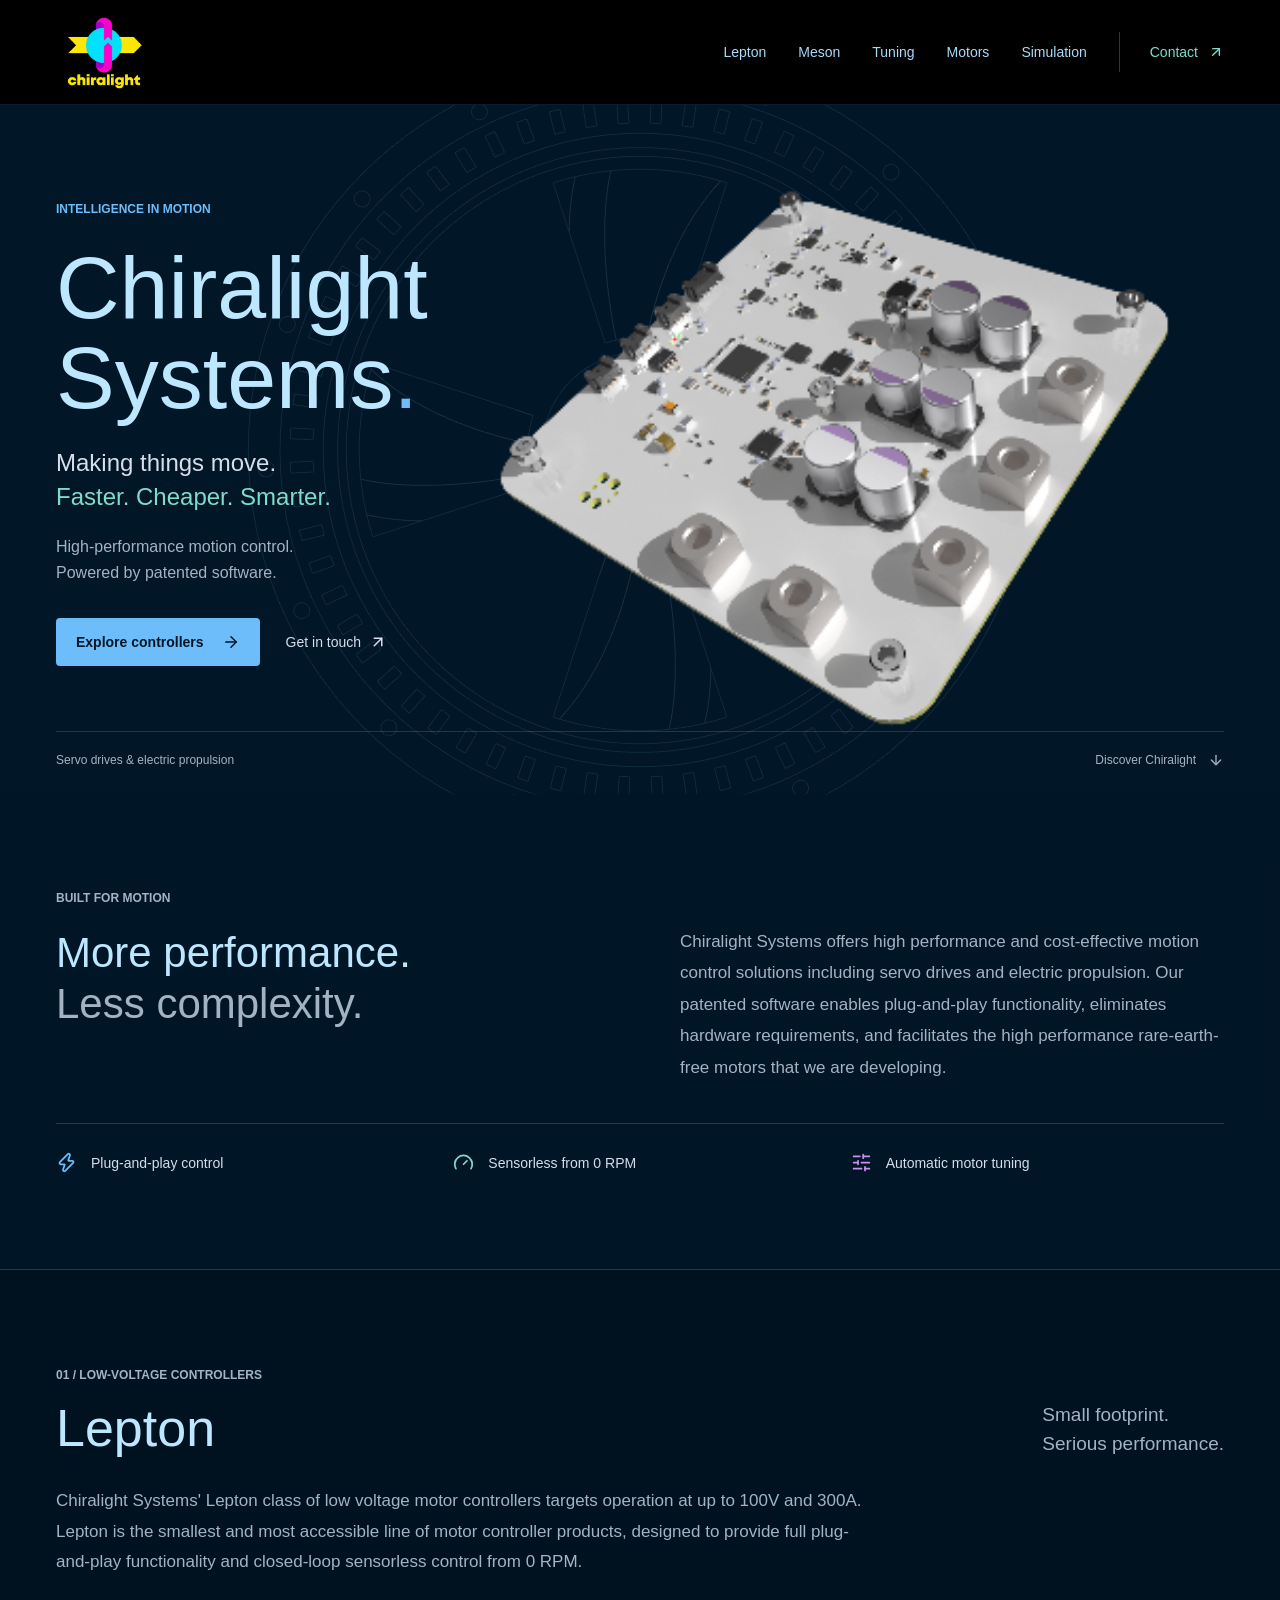
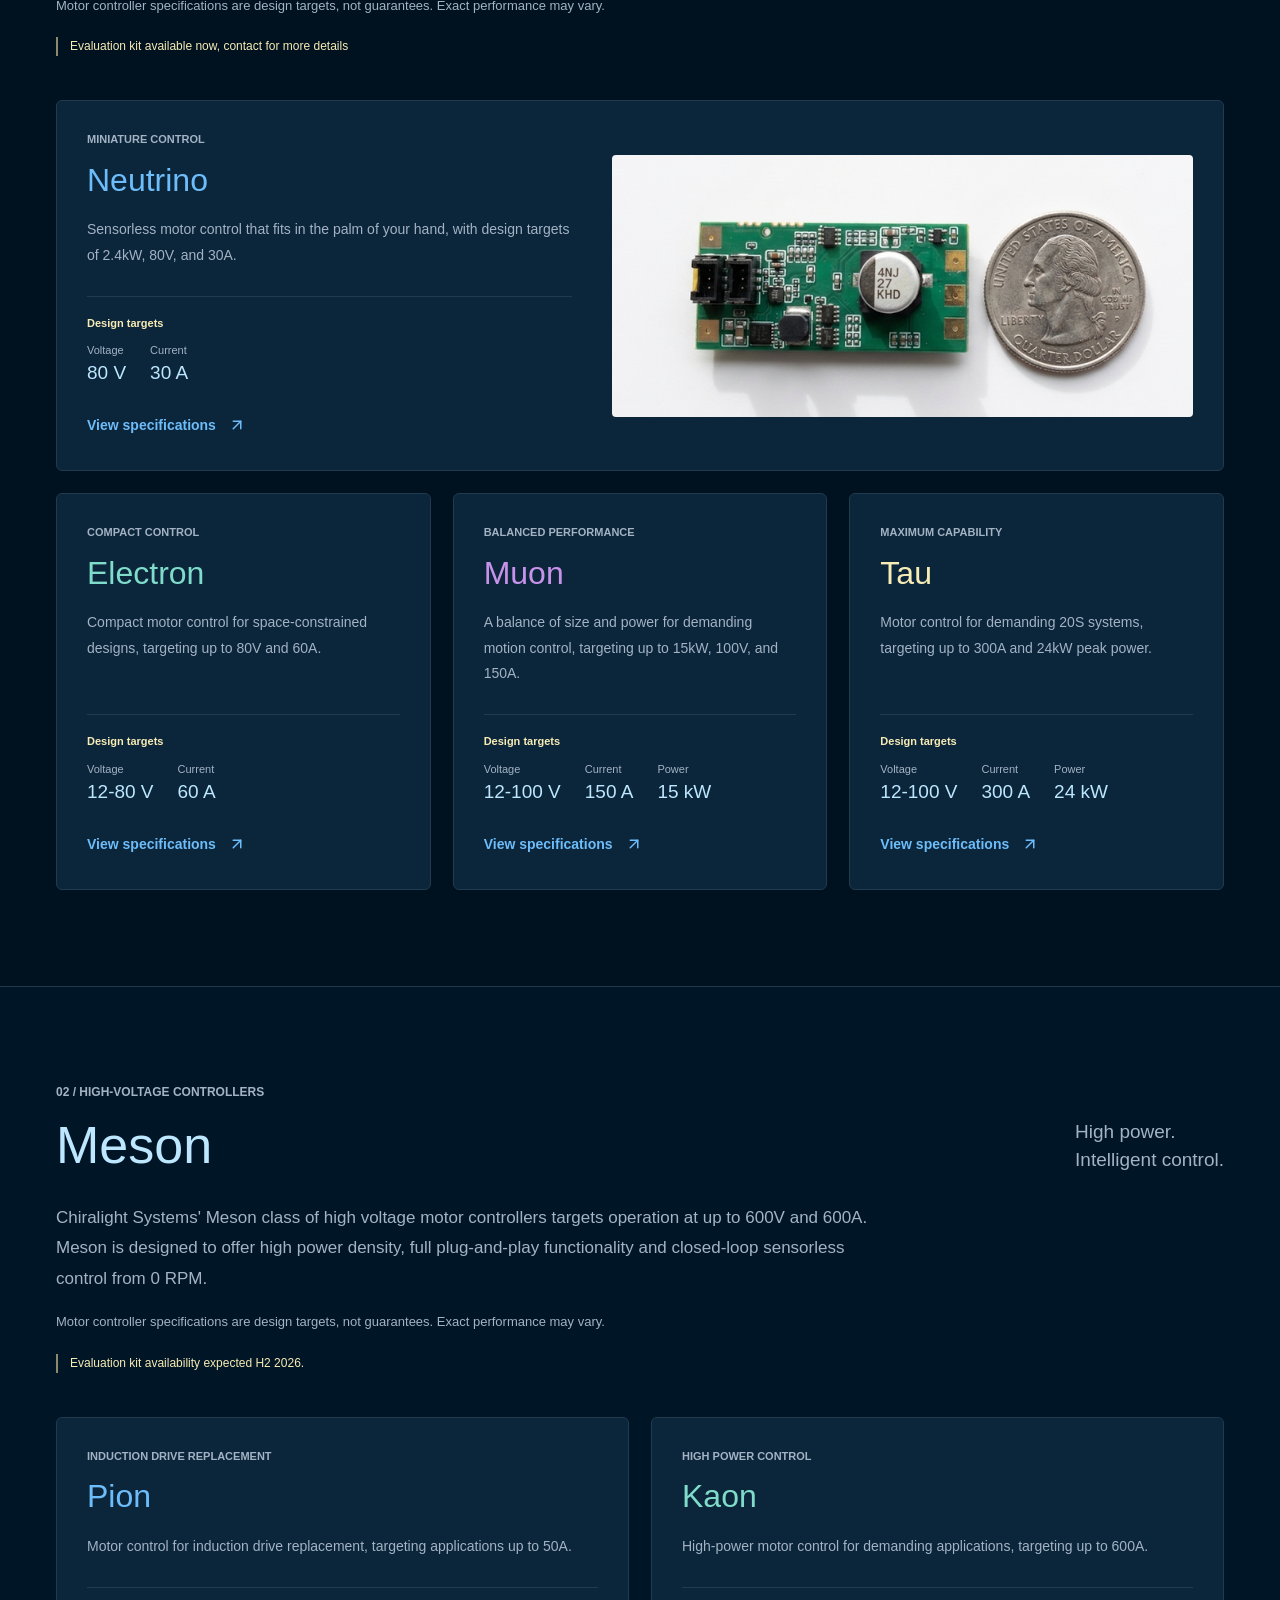
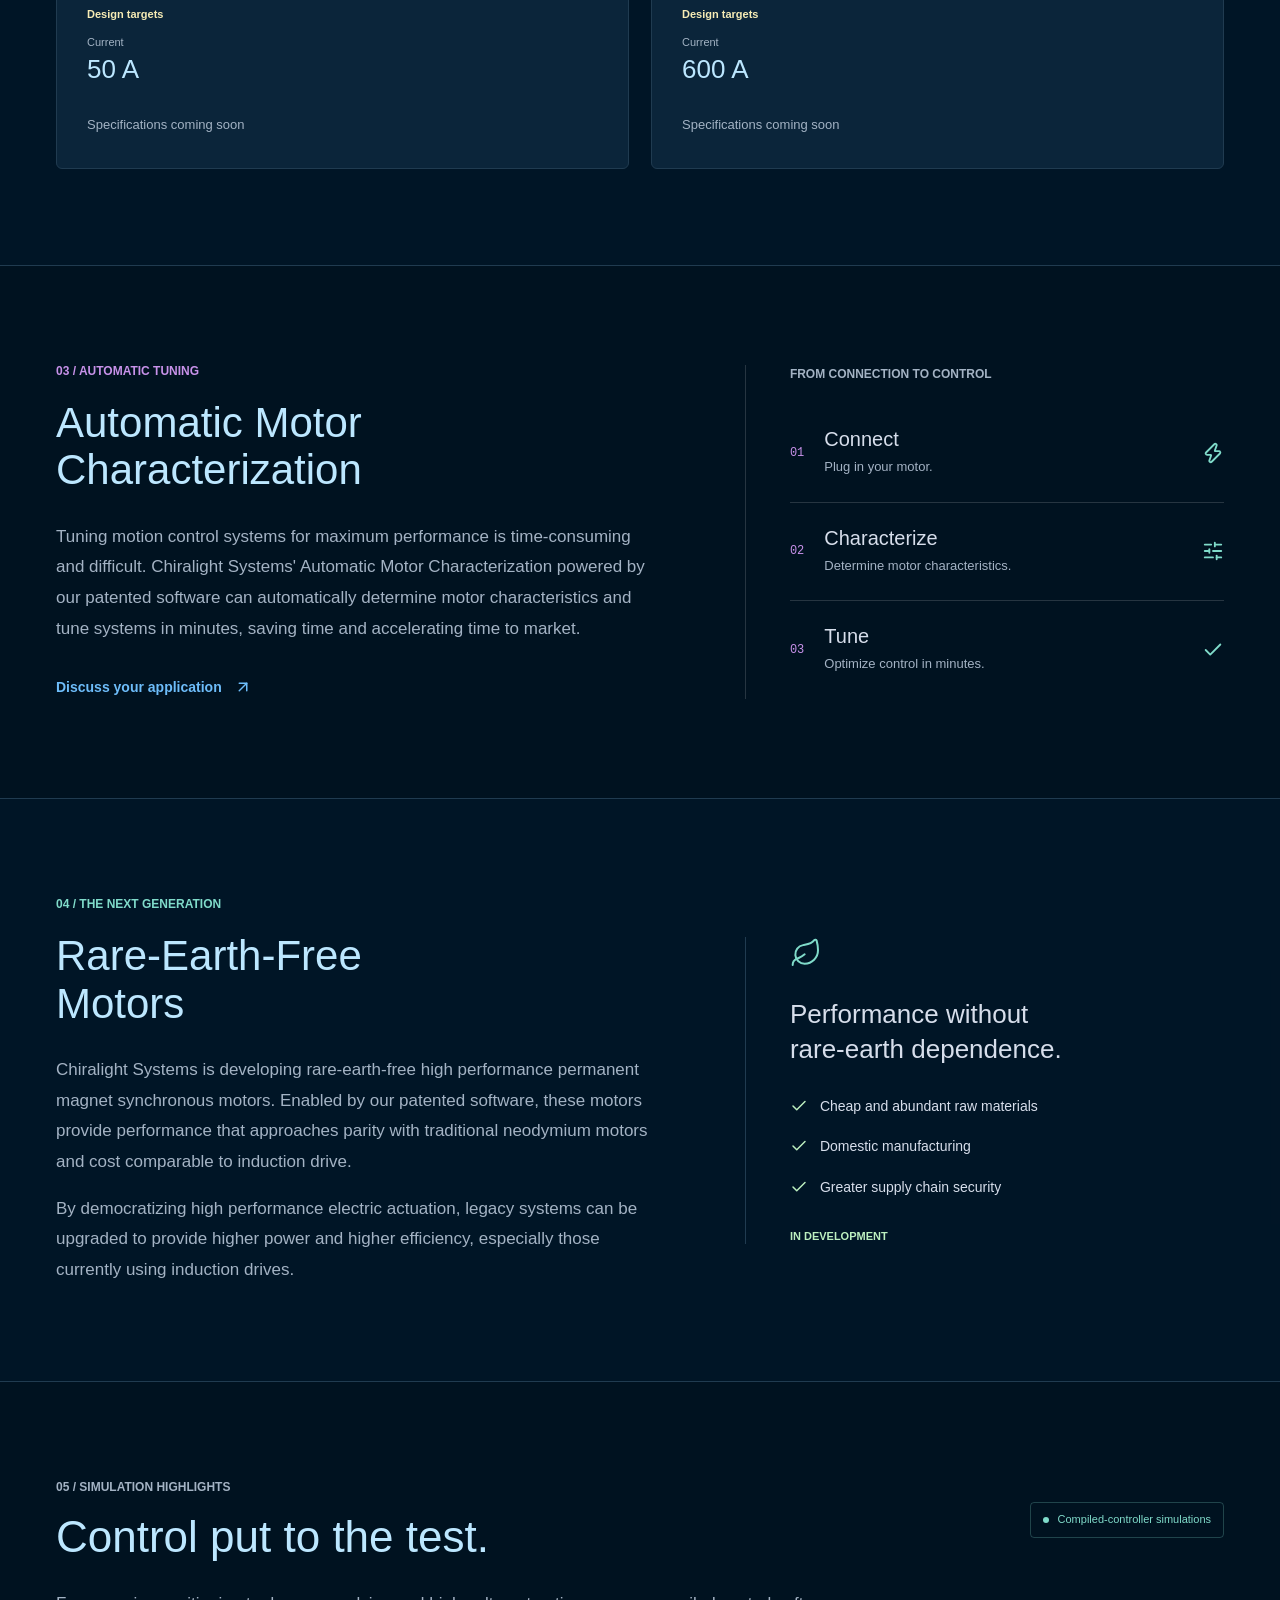
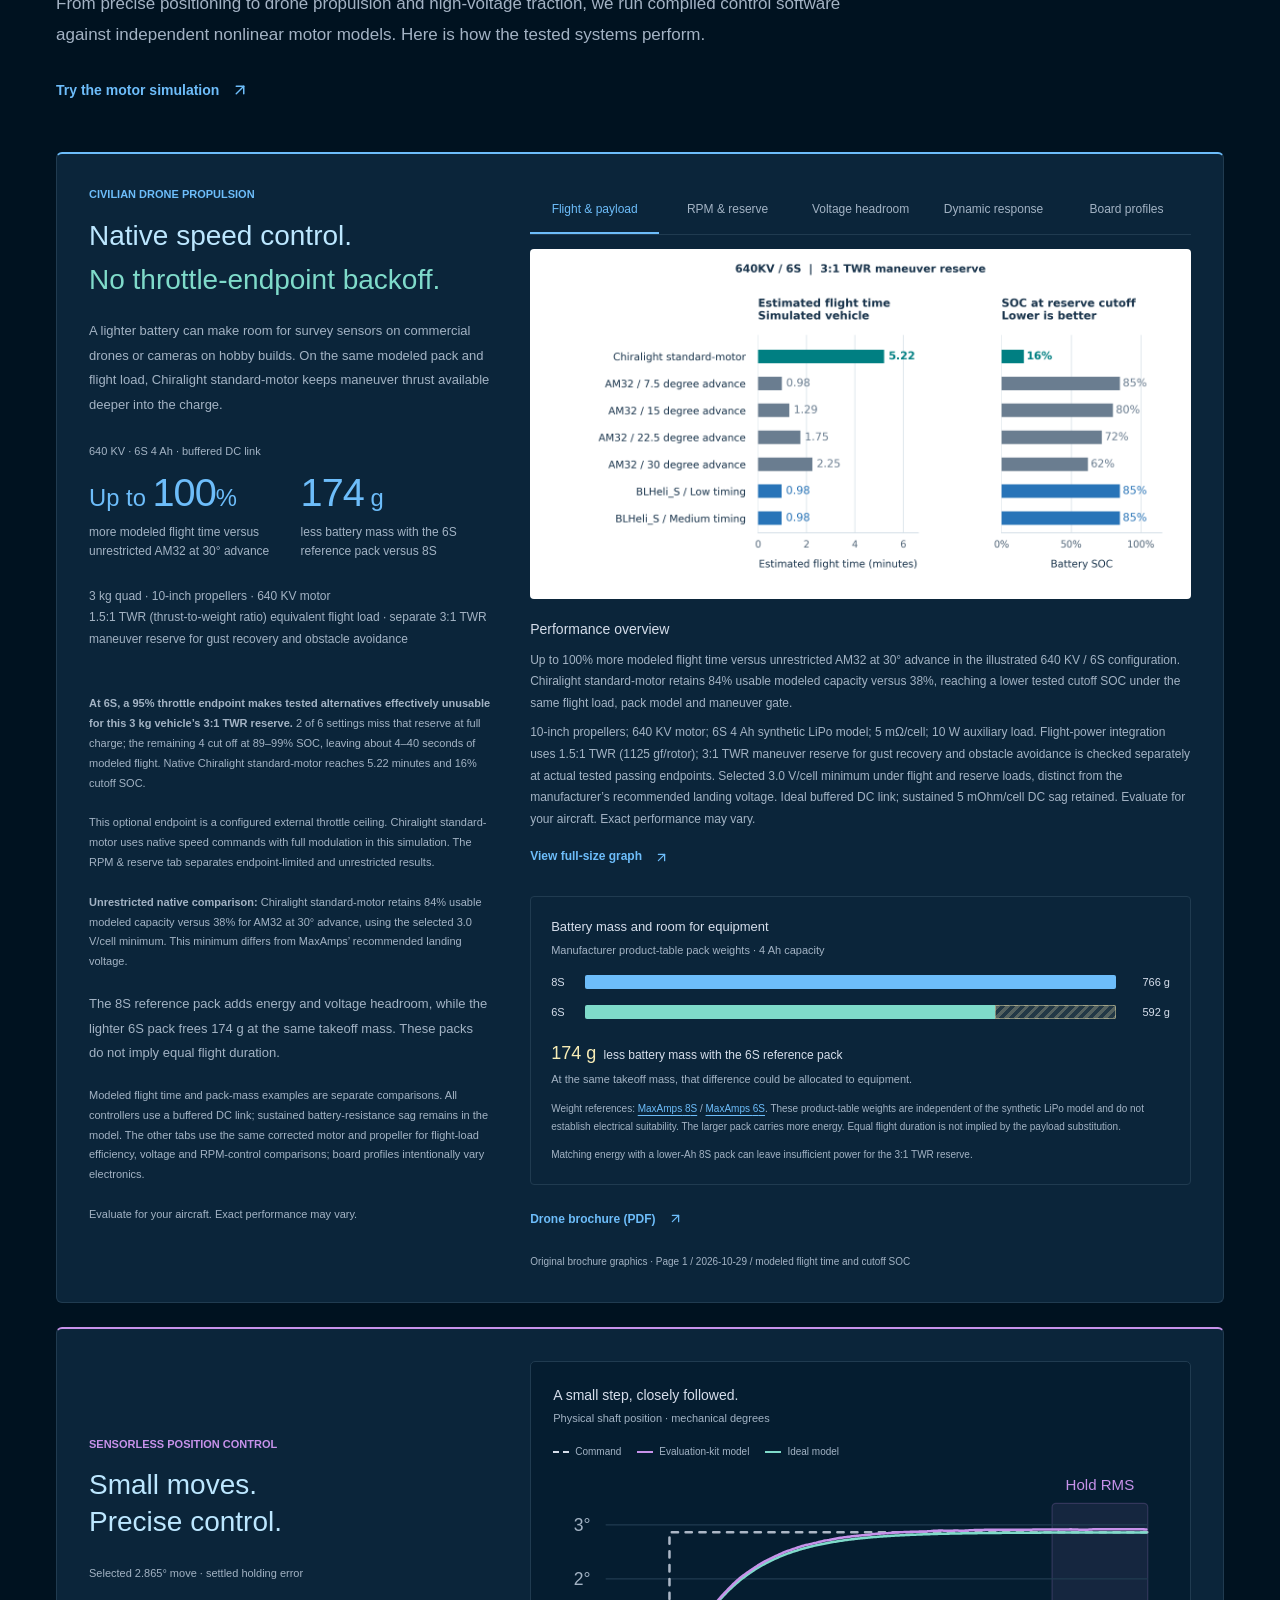
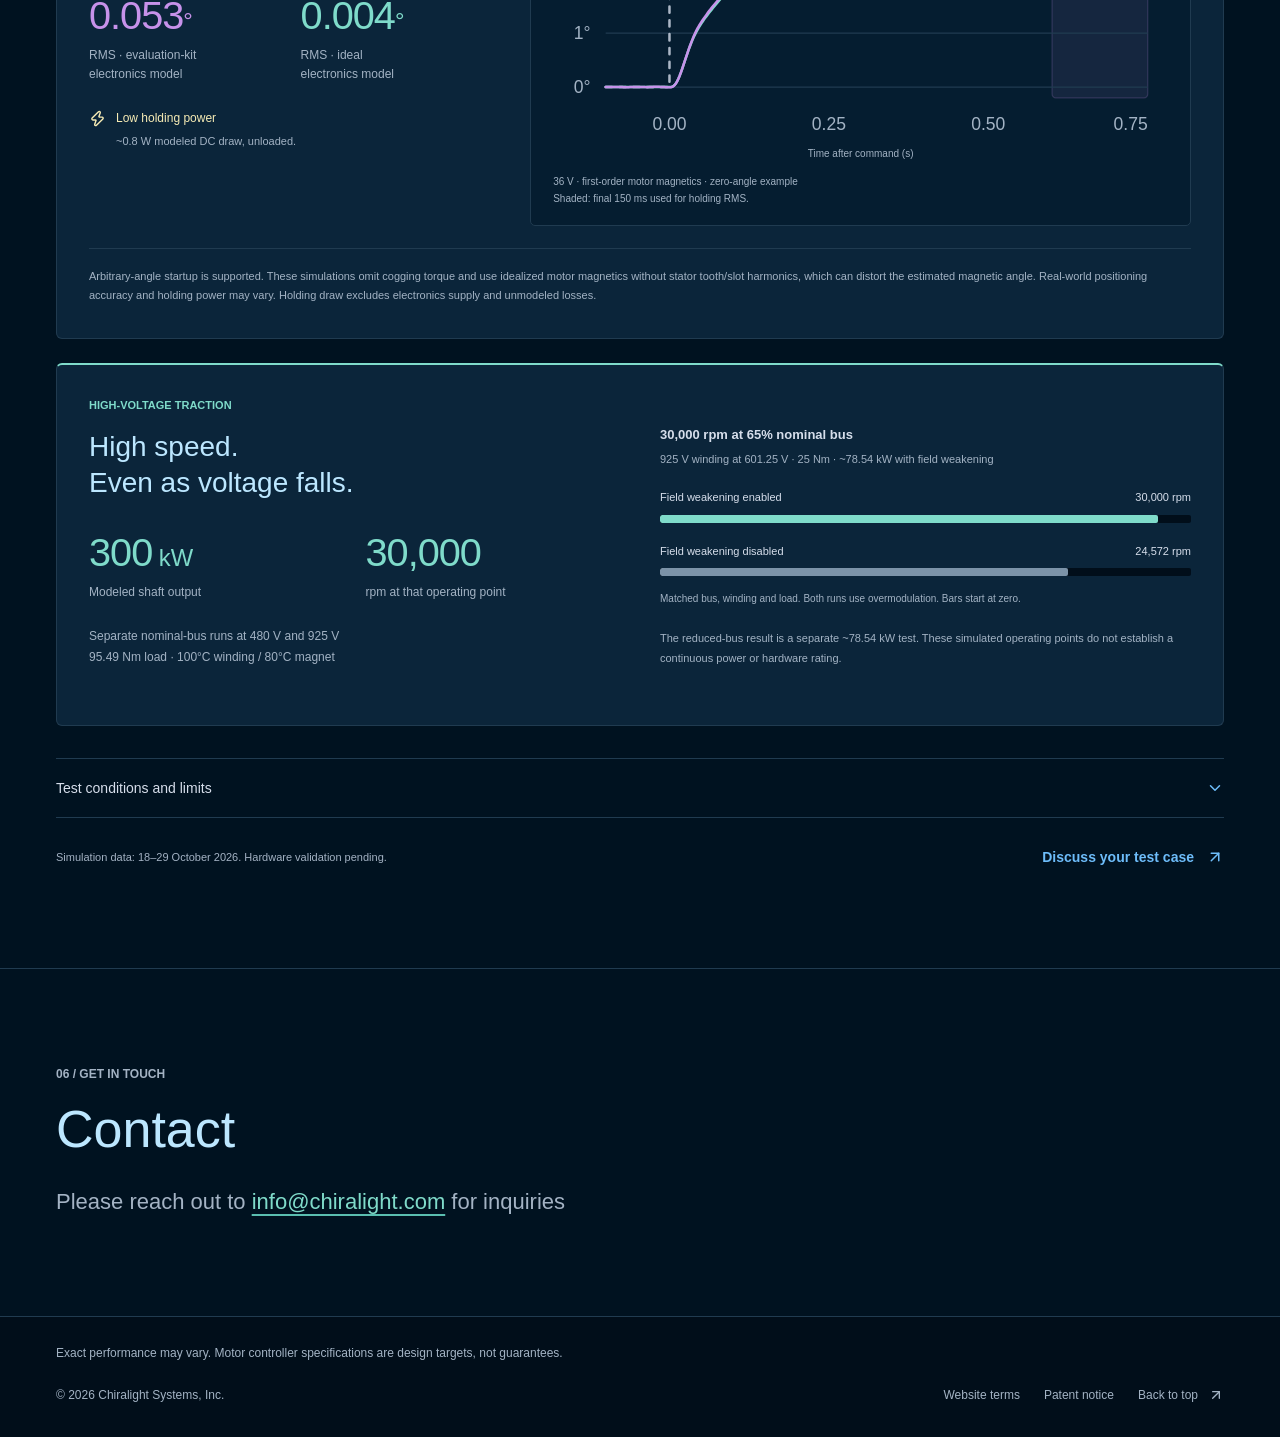
==== commit e51cde54: "Update build artifacts from chiralightsystems/website@0e5e1496d214ab519ab297c3c30f0dbff8b81173" ====
--- a/index.html
+++ b/index.html
@@ -6,7 +6,7 @@
     <meta name="description" content="Chiralight Systems develops high-performance motor controllers, automatic motor characterization, and rare-earth-free motors powered by patented software." />
     <meta name="theme-color" content="#011627" />
     <title>Chiralight Systems</title>
-    <script type="module" crossorigin src="/assets/index-CxgMZIIf.js"></script>
+    <script type="module" crossorigin src="/assets/index-CothGIsq.js"></script>
     <link rel="stylesheet" crossorigin href="/assets/index-muXZ7M2L.css">
   </head>
   <body>
